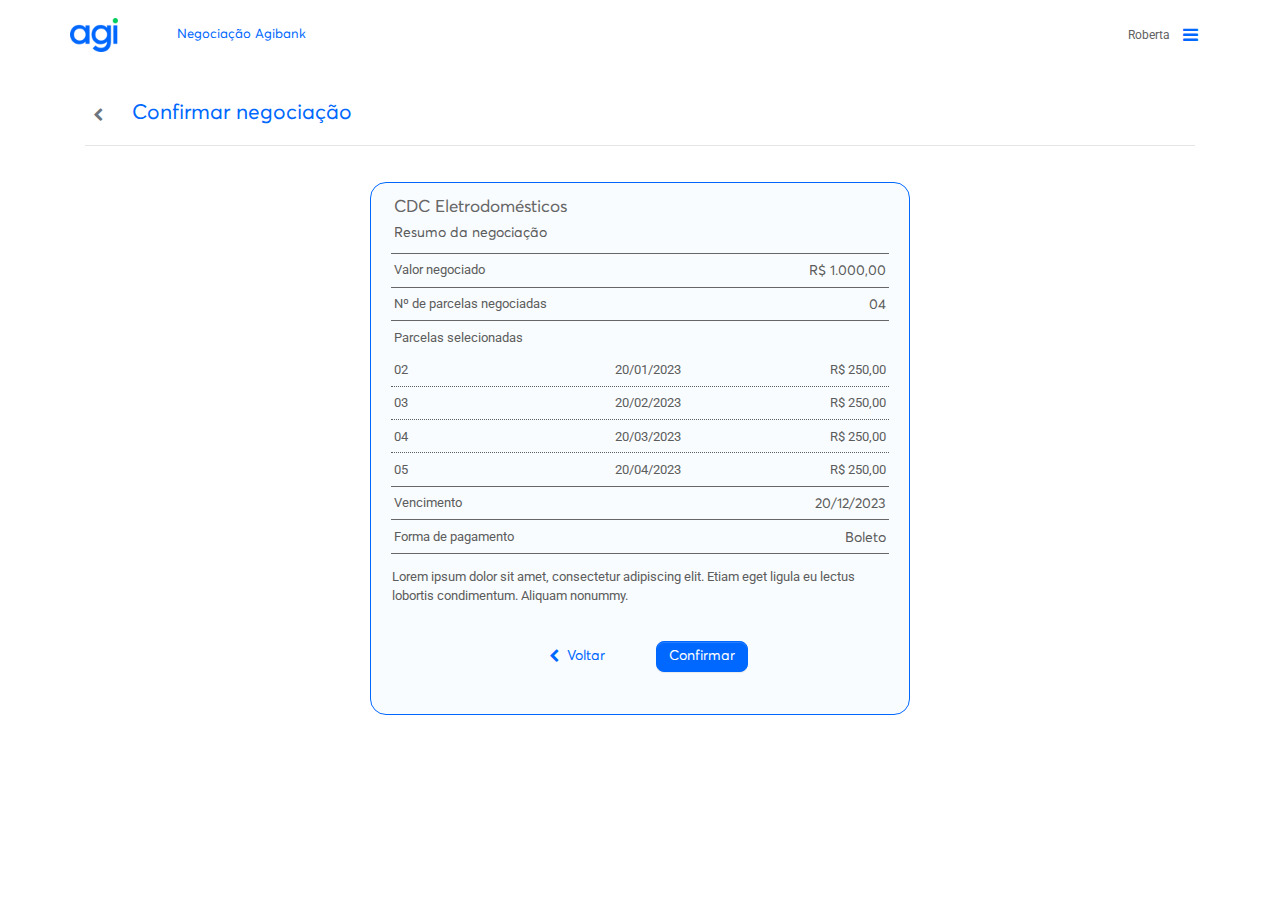
==== acordo-cdc.html @ fe2ab363 "CDC negociar" ====
<!DOCTYPE html>
<html>

<head>
  <meta charset="utf-8">
  <meta name="viewport" content="width=device-width, initial-scale=1">
  <link rel="icon" href="img/favicon.ico">
  <link rel="stylesheet" href="https://cdnjs.cloudflare.com/ajax/libs/font-awesome/4.7.0/css/font-awesome.min.css" type="text/css">
  <link rel="stylesheet" href="theme.css" type="text/css">
  <title>Agibank - Portal de negociação</title>
</head>

<body>
  <!-- menu -->
  <nav class="navbar navbar-expand fixed-top">
    <div class="container"> <a class="navbar-brand text-primary" href="home.html">
        <img class="d-block" src="img/logo.png" height="34vh">
      </a>
      <!-- Topbar Navbar -->
      <p class="small title-space mb-2 mt-2 text-primary">Negociação Agibank</p>
      <ul class="navbar-nav ml-auto text-secondary"><a class="sidebar-brand d-flex align-items-right justify-content-right" href="index.html">
        </a>
        <!-- Nav Item - User Information -->
        <li class="nav-item dropdown no-arrow text-secondary">
          <a class="nav-link dropdown-toggle" href="#" id="userDropdown" role="button" data-toggle="dropdown" aria-haspopup="true" aria-expanded="false">
            <span class="mr-2">Roberta</span>
            <i class="fa fa-bars fa-fw fa-lg text-primary"></i>
          </a>
          <!-- Dropdown - User Information -->
          <div class="dropdown-menu dropdown-menu-right shadow animated--grow-in" aria-labelledby="userDropdown">
            <a class="dropdown-item" href="cadastro.html">
              <i class="fa fa-home fa-sm fa-fw mr-2"></i> Início </a>
            <a class="dropdown-item" href="home.html">
              <i class="fa fa-user-o fa-sm fa-fw mr-2"></i> Meu cadastro </a>
            <a class="dropdown-item" href="codigo.html">
              <i class="fa fa-key fa-sm fa-fw mr-2"></i> Alterar código </a>
            <div class="dropdown-divider"></div>
            <a class="dropdown-item" href="#" data-toggle="modal" data-target="#logout">
              <i class="fa fa-sign-out fa-sm fa-fw mr-2 text-gray-400"></i> Sair </a>
          </div>
        </li>
      </ul>
    </div>
  </nav>
  <!-- Content -->
  <div id="inside">
    <div class="container mb-3">
      <div class="row mt-3">
        <div class="col-12 col-lg-12">
          <button class="btn justify-content-left text-decoration-none btn-link flex-row d-flex align-items-center mr-3 float-left pl-1 pr-2 pt-2 pb-2" onclick="history.back()"><i class="fa fa-chevron-left fa-fw pull-left text-muted"></i></button>
          <h4 class="mb-2 text-primary">Confirmar negociação</h4>
          <hr class="mt-4">
        </div>
      </div>
    </div>
    <div class="container">
      <div class="row d-flex justify-content-center">
        <div class="flex-wrap col-acao pt-0 mt-0 col-lg-6">
          <div class="card">
            <div class="card-header px-3">
              <div class="row">
                <div class="col-lg-12 col-12">
                  <h5>CDC Eletrodomésticos</h5>
                  <h6 class="text-body">Resumo da negociação</h6>
                </div>
              </div>
            </div>
            <div class="card-body mb-2 pb-2 pt-0">
              <div class="row border-top border-info mx-0 py-2 px-1">
                <hr class="my-2 border-info"  >
                <div class="col-6 px-0"  >
                  <p class="mb-0">Valor negociado</p>
                </div>
                <div class="col-6 px-0 text-right"  >
                  <h6 class="text-body mb-0 mt-1">R$ 1.000,00</h6>
                </div>
              </div>
              <div class="row border-top border-info mx-0 py-2 px-1">
                <hr class="my-2 border-info"  >
                <div class="px-0 col-8"  >
                  <p class="mb-0">Nº de parcelas negociadas</p>
                </div>
                <div class="px-0 text-right col-4"  >
                  <h6 class="text-body mb-0 mt-1">04</h6>
                </div>
              </div>
              <div class="row py-2 border-top border-info mx-0 px-1">
                <hr class="my-2 border-info">
                <div class="px-0 col-lg-12 col-12">
                  <p class="mb-0">Parcelas selecionadas</p>
                </div>
              </div>
              <div class="row py-2 border-info mx-0 px-1">
                <hr class="my-2 border-info">
                <div class="px-0 col-3 col-md-3">
                  <p class="mb-0">02</p>
                </div>
                <div class="px-0 text-right col-md-4 col-4">
                  <p class="mb-0">20/01/2023</p>
                </div>
                <div class="px-0 text-right col-md-5 col-5">
                  <p class="mb-0">R$ 250,00</p>
                </div>
              </div>
              <div class="row py-2 b-dotted mx-0 px-1">
                <hr class="my-2 border-info">
                <div class="px-0 col-3 col-md-3">
                  <p class="mb-0">03</p>
                </div>
                <div class="px-0 text-right col-md-4 col-4">
                  <p class="mb-0">20/02/2023</p>
                </div>
                <div class="px-0 text-right col-md-5 col-5">
                  <p class="mb-0">R$ 250,00</p>
                </div>
              </div>
              <div class="row py-2 b-dotted mx-0 px-1">
                <hr class="my-2 border-info">
                <div class="px-0 col-3 col-md-3">
                  <p class="mb-0">04</p>
                </div>
                <div class="px-0 text-right col-md-4 col-4">
                  <p class="mb-0">20/03/2023</p>
                </div>
                <div class="px-0 text-right col-md-5 col-5">
                  <p class="mb-0">R$ 250,00</p>
                </div>
              </div>
              <div class="row py-2 b-dotted mx-0 px-1">
                <hr class="my-2 border-info">
                <div class="px-0 col-3 col-md-3">
                  <p class="mb-0">05</p>
                </div>
                <div class="px-0 text-right col-md-4 col-4">
                  <p class="mb-0">20/04/2023</p>
                </div>
                <div class="px-0 text-right col-md-5 col-5">
                  <p class="mb-0">R$ 250,00</p>
                </div>
              </div>
              <div class="row py-2 border-info mx-0 border-top border-bottom px-1">
                <hr class="my-2 border-info">
                <div class="col-6 px-0">
                  <p class="mb-0">Vencimento</p>
                </div>
                <div class="col-6 px-0 text-right">
                  <h6 class="text-body mb-0 mt-1">20/12/2023</h6>
                </div>
              </div>
              <div class="row py-2 border-info mx-0 px-1 border-bottom">
                <hr class="my-2 border-info">
                <div class="col-6 px-0">
                  <p class="mb-0">Forma de pagamento</p>
                </div>
                <div class="col-6 px-0 text-right">
                  <h6 class="text-body mb-0 mt-1">Boleto</h6>
                </div>
              </div>
              <div class="row mt-3 mb-4 px-2">
                <div class="px-1 col-lg-12 col-11">
                  <p class="small pl-2"> Lorem ipsum dolor sit amet, consectetur adipiscing elit. Etiam eget ligula eu lectus lobortis condimentum. Aliquam nonummy.</p>
                </div>
              </div>
              <div class="row d-flex justify-content-center mt-3">
                <div class="text-center col-md-12"><a class="btn btn-link float- mr-5 mb-4" href="home-cdc.html"><i class="fa fa-chevron-left fa-fw pull-left mt-1"></i> Voltar</a><a class="btn mb-4 btn-primary" href="home-cdc.html">Confirmar</a></div>
              </div>
            </div>
          </div>
        </div>
      </div>
    </div>
  </div>
  <div class="modal fade mt-5" id="logout">
    <div class="modal-dialog modal-sm" role="document">
      <div class="modal-content">
        <div class="modal-header">
          <h5 class="modal-title text-body">Sair</h5> <button type="button" class="close" data-dismiss="modal"> <span>×</span> </button>
        </div>
        <div class="modal-body">
          <h6>Deseja encerrar a sessão?</h6>
        </div>
        <div class="modal-footer"> <button type="button" class="btn btn-dark px-5">Sair</button> <button type="button" class="btn btn-outline-dark" data-dismiss="modal">Voltar</button> </div>
      </div>
    </div>
  </div>
  <script src="https://code.jquery.com/jquery-3.3.1.slim.min.js" integrity="sha384-q8i/X+965DzO0rT7abK41JStQIAqVgRVzpbzo5smXKp4YfRvH+8abtTE1Pi6jizo" crossorigin="anonymous"></script>
  <script src="https://cdnjs.cloudflare.com/ajax/libs/popper.js/1.14.3/umd/popper.min.js" integrity="sha384-ZMP7rVo3mIykV+2+9J3UJ46jBk0WLaUAdn689aCwoqbBJiSnjAK/l8WvCWPIPm49" crossorigin="anonymous"></script>
  <script src="https://stackpath.bootstrapcdn.com/bootstrap/4.3.1/js/bootstrap.min.js" integrity="sha384-JjSmVgyd0p3pXB1rRibZUAYoIIy6OrQ6VrjIEaFf/nJGzIxFDsf4x0xIM+B07jRM" crossorigin="anonymous"></script>
  
</body>

</html>
---- theme.css ----
/* 
@import url('https://fonts.googleapis.com/css?family=Roboto:400');
@import url('https://fonts.googleapis.com/css?family=OpenSans:400');
*/
@import url("https://fonts.googleapis.com/css?family=Roboto:400");
@font-face {
  font-family: 'AvertaStd';
  font-style: bold;
  font-weight: 600;
  font-display: swap;
  src: url("font/AvertaStd-Semibold.otf") format("opentype"), url("font/AvertaStd-Semibold.ttf") format("truetype"), url("font/AvertaStd-Semibold.woff") format("opentype"); }

@font-face {
  font-family: 'AvertaStd';
  font-style: normal;
  font-weight: 400;
  font-display: swap;
  src: url("font/AvertaStd-Regular.otf") format("opentype"), url("font/AvertaStd-Regular.ttf") format("truetype"), url("font/AvertaStd-Regular.woff") format("opentype"); }

/*!
 * Bootstrap v4.3.1 (https://getbootstrap.com/)
 * Copyright 2011-2019 The Bootstrap Authors
 * Copyright 2011-2019 Twitter, Inc.
 * Licensed under MIT (https://github.com/twbs/bootstrap/blob/master/LICENSE)
 */
:root {
  --blue: #007bff;
  --indigo: #6610f2;
  --purple: #6f42c1;
  --pink: #e83e8c;
  --red: #dc3545;
  --orange: #fd7e14;
  --yellow: #ffc107;
  --green: #28a745;
  --teal: #20c997;
  --cyan: #17a2b8;
  --white: #fff;
  --gray: #6c757d;
  --gray-dark: #343a40;
  --primary: #0068FF;
  --secondary: #04CD5C;
  --success: #2CCC6E;
  --info: #676767;
  --warning: #ffc107;
  --danger: #dc3545;
  --light: #fff;
  --dark: #151515;
  --breakpoint-xs: 0;
  --breakpoint-sm: 576px;
  --breakpoint-md: 768px;
  --breakpoint-lg: 992px;
  --breakpoint-xl: 1200px;
  --font-family-sans-serif: -apple-system, BlinkMacSystemFont, "Segoe UI", Roboto, "Helvetica Neue", Arial, "Noto Sans", sans-serif, "Apple Color Emoji", "Segoe UI Emoji", "Segoe UI Symbol", "Noto Color Emoji";
  --font-family-monospace: SFMono-Regular, Menlo, Monaco, Consolas, "Liberation Mono", "Courier New", monospace; }

*,
*::before,
*::after {
  box-sizing: border-box; }

html {
  font-family: sans-serif;
  line-height: 1.15;
  -webkit-text-size-adjust: 100%;
  -webkit-tap-highlight-color: rgba(0, 0, 0, 0); }

article, aside, figcaption, figure, footer, header, hgroup, main, nav, section {
  display: block; }

body {
  margin: 0;
  font-family: "Roboto", sans-serif;
  font-size: 1rem;
  font-weight: 400;
  line-height: 1.5;
  color: #5c5c5c;
  text-align: left;
  background-color: #fff; }

[tabindex="-1"]:focus {
  outline: 0 !important; }

hr {
  box-sizing: content-box;
  height: 0;
  overflow: visible; }

h1, h2, h3, h4, h5, h6 {
  margin-top: 0;
  margin-bottom: 0.4rem; }

p {
  margin-top: 0;
  margin-bottom: 1rem; }

abbr[title],
abbr[data-original-title] {
  text-decoration: underline;
  -webkit-text-decoration: underline dotted;
          text-decoration: underline dotted;
  cursor: help;
  border-bottom: 0;
  text-decoration-skip-ink: none; }

address {
  margin-bottom: 1rem;
  font-style: normal;
  line-height: inherit; }

ol,
ul,
dl {
  margin-top: 0;
  margin-bottom: 1rem; }

ol ol,
ul ul,
ol ul,
ul ol {
  margin-bottom: 0; }

dt {
  font-weight: 700; }

dd {
  margin-bottom: .5rem;
  margin-left: 0; }

blockquote {
  margin: 0 0 1rem; }

b,
strong {
  font-weight: bolder; }

small {
  font-size: 80%; }

sub,
sup {
  position: relative;
  font-size: 75%;
  line-height: 0;
  vertical-align: baseline; }

sub {
  bottom: -.25em; }

sup {
  top: -.5em; }

a {
  color: #0068FF;
  text-decoration: none;
  background-color: transparent; }
  a:hover {
    color: #0049b3;
    text-decoration: underline; }

a:not([href]):not([tabindex]) {
  color: inherit;
  text-decoration: none; }
  a:not([href]):not([tabindex]):hover, a:not([href]):not([tabindex]):focus {
    color: inherit;
    text-decoration: none; }
  a:not([href]):not([tabindex]):focus {
    outline: 0; }

pre,
code,
kbd,
samp {
  font-family: SFMono-Regular, Menlo, Monaco, Consolas, "Liberation Mono", "Courier New", monospace;
  font-size: 1em; }

pre {
  margin-top: 0;
  margin-bottom: 1rem;
  overflow: auto; }

figure {
  margin: 0 0 1rem; }

img {
  vertical-align: middle;
  border-style: none; }

svg {
  overflow: hidden;
  vertical-align: middle; }

table {
  border-collapse: collapse; }

caption {
  padding-top: 0.75rem;
  padding-bottom: 0.75rem;
  color: #6c757d;
  text-align: left;
  caption-side: bottom; }

th {
  text-align: inherit; }

label {
  display: inline-block;
  margin-bottom: 0.5rem; }

button {
  border-radius: 0; }

button:focus {
  outline: 1px dotted;
  outline: 5px auto -webkit-focus-ring-color; }

input,
button,
select,
optgroup,
textarea {
  margin: 0;
  font-family: inherit;
  font-size: inherit;
  line-height: inherit; }

button,
input {
  overflow: visible; }

button,
select {
  text-transform: none; }

select {
  word-wrap: normal; }

button,
[type="button"],
[type="reset"],
[type="submit"] {
  -webkit-appearance: button; }

button:not(:disabled),
[type="button"]:not(:disabled),
[type="reset"]:not(:disabled),
[type="submit"]:not(:disabled) {
  cursor: pointer; }

button::-moz-focus-inner,
[type="button"]::-moz-focus-inner,
[type="reset"]::-moz-focus-inner,
[type="submit"]::-moz-focus-inner {
  padding: 0;
  border-style: none; }

input[type="radio"],
input[type="checkbox"] {
  box-sizing: border-box;
  padding: 0; }

input[type="date"],
input[type="time"],
input[type="datetime-local"],
input[type="month"] {
  -webkit-appearance: listbox; }

textarea {
  overflow: auto;
  resize: vertical; }

fieldset {
  min-width: 0;
  padding: 0;
  margin: 0;
  border: 0; }

legend {
  display: block;
  width: 100%;
  max-width: 100%;
  padding: 0;
  margin-bottom: .5rem;
  font-size: 1.5rem;
  line-height: inherit;
  color: inherit;
  white-space: normal; }

progress {
  vertical-align: baseline; }

[type="number"]::-webkit-inner-spin-button,
[type="number"]::-webkit-outer-spin-button {
  height: auto; }

[type="search"] {
  outline-offset: -2px;
  -webkit-appearance: none; }

[type="search"]::-webkit-search-decoration {
  -webkit-appearance: none; }

::-webkit-file-upload-button {
  font: inherit;
  -webkit-appearance: button; }

output {
  display: inline-block; }

summary {
  display: list-item;
  cursor: pointer; }

template {
  display: none; }

[hidden] {
  display: none !important; }

h1, h2, h3, h4, h5, h6,
.h1, .h2, .h3, .h4, .h5, .h6 {
  margin-bottom: 0.4rem;
  font-family: "AvertaStd";
  font-weight: 500;
  line-height: 1.2; }

h1, .h1 {
  font-size: 2.5rem; }

h2, .h2 {
  font-size: 2rem; }

h3, .h3 {
  font-size: 1.75rem; }

h4, .h4 {
  font-size: 1.5rem; }

h5, .h5 {
  font-size: 1.25rem; }

h6, .h6 {
  font-size: 1rem; }

.lead {
  font-size: 1.3rem;
  font-weight: 300; }

.display-1 {
  font-size: 6rem;
  font-weight: 300;
  line-height: 1.2; }

.display-2 {
  font-size: 5.5rem;
  font-weight: 300;
  line-height: 1.2; }

.display-3 {
  font-size: 4.5rem;
  font-weight: 300;
  line-height: 1.2; }

.display-4 {
  font-size: 3.5rem;
  font-weight: 300;
  line-height: 1.2; }

hr {
  margin-top: 0.8rem;
  margin-bottom: 0.8rem;
  border: 0;
  border-top: 1px solid rgba(0, 0, 0, 0.1); }

small,
.small {
  font-size: 80%;
  font-weight: 400; }

mark,
.mark {
  padding: 0.2em;
  background-color: #fcf8e3; }

.list-unstyled {
  padding-left: 0;
  list-style: none; }

.list-inline {
  padding-left: 0;
  list-style: none; }

.list-inline-item {
  display: inline-block; }
  .list-inline-item:not(:last-child) {
    margin-right: 0.5rem; }

.initialism {
  font-size: 90%;
  text-transform: uppercase; }

.blockquote {
  margin-bottom: 0.8rem;
  font-size: 1.25rem; }

.blockquote-footer {
  display: block;
  font-size: 80%;
  color: #6c757d; }
  .blockquote-footer::before {
    content: "\2014\00A0"; }

.img-fluid {
  max-width: 100%;
  height: auto; }

.img-thumbnail {
  padding: 0.25rem;
  background-color: #fff;
  border: 1px solid #dee2e6;
  border-radius: 0.25rem;
  box-shadow: 0 1px 2px rgba(0, 0, 0, 0.075);
  max-width: 100%;
  height: auto; }

.figure {
  display: inline-block; }

.figure-img {
  margin-bottom: 0.4rem;
  line-height: 1; }

.figure-caption {
  font-size: 90%;
  color: #6c757d; }

code {
  font-size: 87.5%;
  color: #e83e8c;
  word-break: break-word; }
  a > code {
    color: inherit; }

kbd {
  padding: 0.2rem 0.4rem;
  font-size: 87.5%;
  color: #fff;
  background-color: #212529;
  border-radius: 0.2rem;
  box-shadow: inset 0 -0.1rem 0 rgba(0, 0, 0, 0.25); }
  kbd kbd {
    padding: 0;
    font-size: 100%;
    font-weight: 700;
    box-shadow: none; }

pre {
  display: block;
  font-size: 87.5%;
  color: #212529; }
  pre code {
    font-size: inherit;
    color: inherit;
    word-break: normal; }

.pre-scrollable {
  max-height: 340px;
  overflow-y: scroll; }

.container {
  width: 100%;
  padding-right: 15px;
  padding-left: 15px;
  margin-right: auto;
  margin-left: auto; }
  @media (min-width: 576px) {
    .container {
      max-width: 540px; } }
  @media (min-width: 768px) {
    .container {
      max-width: 720px; } }
  @media (min-width: 992px) {
    .container {
      max-width: 960px; } }
  @media (min-width: 1200px) {
    .container {
      max-width: 1140px; } }

.container-fluid {
  width: 100%;
  padding-right: 15px;
  padding-left: 15px;
  margin-right: auto;
  margin-left: auto; }

.row {
  display: flex;
  flex-wrap: wrap;
  margin-right: -15px;
  margin-left: -15px; }

.no-gutters {
  margin-right: 0;
  margin-left: 0; }
  .no-gutters > .col,
  .no-gutters > [class*="col-"] {
    padding-right: 0;
    padding-left: 0; }

.col-1, .col-2, .col-3, .col-4, .col-5, .col-6, .col-7, .col-8, .col-9, .col-10, .col-11, .col-12, .col,
.col-auto, .col-sm-1, .col-sm-2, .col-sm-3, .col-sm-4, .col-sm-5, .col-sm-6, .col-sm-7, .col-sm-8, .col-sm-9, .col-sm-10, .col-sm-11, .col-sm-12, .col-sm,
.col-sm-auto, .col-md-1, .col-md-2, .col-md-3, .col-md-4, .col-md-5, .col-md-6, .col-md-7, .col-md-8, .col-md-9, .col-md-10, .col-md-11, .col-md-12, .col-md,
.col-md-auto, .col-lg-1, .col-lg-2, .col-lg-3, .col-lg-4, .col-lg-5, .col-lg-6, .col-lg-7, .col-lg-8, .col-lg-9, .col-lg-10, .col-lg-11, .col-lg-12, .col-lg,
.col-lg-auto, .col-xl-1, .col-xl-2, .col-xl-3, .col-xl-4, .col-xl-5, .col-xl-6, .col-xl-7, .col-xl-8, .col-xl-9, .col-xl-10, .col-xl-11, .col-xl-12, .col-xl,
.col-xl-auto {
  position: relative;
  width: 100%;
  padding-right: 15px;
  padding-left: 15px; }

.col {
  flex-basis: 0;
  flex-grow: 1;
  max-width: 100%; }

.col-auto {
  flex: 0 0 auto;
  width: auto;
  max-width: 100%; }

.col-1 {
  flex: 0 0 8.33333%;
  max-width: 8.33333%; }

.col-2 {
  flex: 0 0 16.66667%;
  max-width: 16.66667%; }

.col-3 {
  flex: 0 0 25%;
  max-width: 25%; }

.col-4 {
  flex: 0 0 33.33333%;
  max-width: 33.33333%; }

.col-5 {
  flex: 0 0 41.66667%;
  max-width: 41.66667%; }

.col-6 {
  flex: 0 0 50%;
  max-width: 50%; }

.col-7 {
  flex: 0 0 58.33333%;
  max-width: 58.33333%; }

.col-8 {
  flex: 0 0 66.66667%;
  max-width: 66.66667%; }

.col-9 {
  flex: 0 0 75%;
  max-width: 75%; }

.col-10 {
  flex: 0 0 83.33333%;
  max-width: 83.33333%; }

.col-11 {
  flex: 0 0 91.66667%;
  max-width: 91.66667%; }

.col-12 {
  flex: 0 0 100%;
  max-width: 100%; }

.order-first {
  order: -1; }

.order-last {
  order: 13; }

.order-0 {
  order: 0; }

.order-1 {
  order: 1; }

.order-2 {
  order: 2; }

.order-3 {
  order: 3; }

.order-4 {
  order: 4; }

.order-5 {
  order: 5; }

.order-6 {
  order: 6; }

.order-7 {
  order: 7; }

.order-8 {
  order: 8; }

.order-9 {
  order: 9; }

.order-10 {
  order: 10; }

.order-11 {
  order: 11; }

.order-12 {
  order: 12; }

.offset-1 {
  margin-left: 8.33333%; }

.offset-2 {
  margin-left: 16.66667%; }

.offset-3 {
  margin-left: 25%; }

.offset-4 {
  margin-left: 33.33333%; }

.offset-5 {
  margin-left: 41.66667%; }

.offset-6 {
  margin-left: 50%; }

.offset-7 {
  margin-left: 58.33333%; }

.offset-8 {
  margin-left: 66.66667%; }

.offset-9 {
  margin-left: 75%; }

.offset-10 {
  margin-left: 83.33333%; }

.offset-11 {
  margin-left: 91.66667%; }

@media (min-width: 576px) {
  .col-sm {
    flex-basis: 0;
    flex-grow: 1;
    max-width: 100%; }
  .col-sm-auto {
    flex: 0 0 auto;
    width: auto;
    max-width: 100%; }
  .col-sm-1 {
    flex: 0 0 8.33333%;
    max-width: 8.33333%; }
  .col-sm-2 {
    flex: 0 0 16.66667%;
    max-width: 16.66667%; }
  .col-sm-3 {
    flex: 0 0 25%;
    max-width: 25%; }
  .col-sm-4 {
    flex: 0 0 33.33333%;
    max-width: 33.33333%; }
  .col-sm-5 {
    flex: 0 0 41.66667%;
    max-width: 41.66667%; }
  .col-sm-6 {
    flex: 0 0 50%;
    max-width: 50%; }
  .col-sm-7 {
    flex: 0 0 58.33333%;
    max-width: 58.33333%; }
  .col-sm-8 {
    flex: 0 0 66.66667%;
    max-width: 66.66667%; }
  .col-sm-9 {
    flex: 0 0 75%;
    max-width: 75%; }
  .col-sm-10 {
    flex: 0 0 83.33333%;
    max-width: 83.33333%; }
  .col-sm-11 {
    flex: 0 0 91.66667%;
    max-width: 91.66667%; }
  .col-sm-12 {
    flex: 0 0 100%;
    max-width: 100%; }
  .order-sm-first {
    order: -1; }
  .order-sm-last {
    order: 13; }
  .order-sm-0 {
    order: 0; }
  .order-sm-1 {
    order: 1; }
  .order-sm-2 {
    order: 2; }
  .order-sm-3 {
    order: 3; }
  .order-sm-4 {
    order: 4; }
  .order-sm-5 {
    order: 5; }
  .order-sm-6 {
    order: 6; }
  .order-sm-7 {
    order: 7; }
  .order-sm-8 {
    order: 8; }
  .order-sm-9 {
    order: 9; }
  .order-sm-10 {
    order: 10; }
  .order-sm-11 {
    order: 11; }
  .order-sm-12 {
    order: 12; }
  .offset-sm-0 {
    margin-left: 0; }
  .offset-sm-1 {
    margin-left: 8.33333%; }
  .offset-sm-2 {
    margin-left: 16.66667%; }
  .offset-sm-3 {
    margin-left: 25%; }
  .offset-sm-4 {
    margin-left: 33.33333%; }
  .offset-sm-5 {
    margin-left: 41.66667%; }
  .offset-sm-6 {
    margin-left: 50%; }
  .offset-sm-7 {
    margin-left: 58.33333%; }
  .offset-sm-8 {
    margin-left: 66.66667%; }
  .offset-sm-9 {
    margin-left: 75%; }
  .offset-sm-10 {
    margin-left: 83.33333%; }
  .offset-sm-11 {
    margin-left: 91.66667%; } }

@media (min-width: 768px) {
  .col-md {
    flex-basis: 0;
    flex-grow: 1;
    max-width: 100%; }
  .col-md-auto {
    flex: 0 0 auto;
    width: auto;
    max-width: 100%; }
  .col-md-1 {
    flex: 0 0 8.33333%;
    max-width: 8.33333%; }
  .col-md-2 {
    flex: 0 0 16.66667%;
    max-width: 16.66667%; }
  .col-md-3 {
    flex: 0 0 25%;
    max-width: 25%; }
  .col-md-4 {
    flex: 0 0 33.33333%;
    max-width: 33.33333%; }
  .col-md-5 {
    flex: 0 0 41.66667%;
    max-width: 41.66667%; }
  .col-md-6 {
    flex: 0 0 50%;
    max-width: 50%; }
  .col-md-7 {
    flex: 0 0 58.33333%;
    max-width: 58.33333%; }
  .col-md-8 {
    flex: 0 0 66.66667%;
    max-width: 66.66667%; }
  .col-md-9 {
    flex: 0 0 75%;
    max-width: 75%; }
  .col-md-10 {
    flex: 0 0 83.33333%;
    max-width: 83.33333%; }
  .col-md-11 {
    flex: 0 0 91.66667%;
    max-width: 91.66667%; }
  .col-md-12 {
    flex: 0 0 100%;
    max-width: 100%; }
  .order-md-first {
    order: -1; }
  .order-md-last {
    order: 13; }
  .order-md-0 {
    order: 0; }
  .order-md-1 {
    order: 1; }
  .order-md-2 {
    order: 2; }
  .order-md-3 {
    order: 3; }
  .order-md-4 {
    order: 4; }
  .order-md-5 {
    order: 5; }
  .order-md-6 {
    order: 6; }
  .order-md-7 {
    order: 7; }
  .order-md-8 {
    order: 8; }
  .order-md-9 {
    order: 9; }
  .order-md-10 {
    order: 10; }
  .order-md-11 {
    order: 11; }
  .order-md-12 {
    order: 12; }
  .offset-md-0 {
    margin-left: 0; }
  .offset-md-1 {
    margin-left: 8.33333%; }
  .offset-md-2 {
    margin-left: 16.66667%; }
  .offset-md-3 {
    margin-left: 25%; }
  .offset-md-4 {
    margin-left: 33.33333%; }
  .offset-md-5 {
    margin-left: 41.66667%; }
  .offset-md-6 {
    margin-left: 50%; }
  .offset-md-7 {
    margin-left: 58.33333%; }
  .offset-md-8 {
    margin-left: 66.66667%; }
  .offset-md-9 {
    margin-left: 75%; }
  .offset-md-10 {
    margin-left: 83.33333%; }
  .offset-md-11 {
    margin-left: 91.66667%; } }

@media (min-width: 992px) {
  .col-lg {
    flex-basis: 0;
    flex-grow: 1;
    max-width: 100%; }
  .col-lg-auto {
    flex: 0 0 auto;
    width: auto;
    max-width: 100%; }
  .col-lg-1 {
    flex: 0 0 8.33333%;
    max-width: 8.33333%; }
  .col-lg-2 {
    flex: 0 0 16.66667%;
    max-width: 16.66667%; }
  .col-lg-3 {
    flex: 0 0 25%;
    max-width: 25%; }
  .col-lg-4 {
    flex: 0 0 33.33333%;
    max-width: 33.33333%; }
  .col-lg-5 {
    flex: 0 0 41.66667%;
    max-width: 41.66667%; }
  .col-lg-6 {
    flex: 0 0 50%;
    max-width: 50%; }
  .col-lg-7 {
    flex: 0 0 58.33333%;
    max-width: 58.33333%; }
  .col-lg-8 {
    flex: 0 0 66.66667%;
    max-width: 66.66667%; }
  .col-lg-9 {
    flex: 0 0 75%;
    max-width: 75%; }
  .col-lg-10 {
    flex: 0 0 83.33333%;
    max-width: 83.33333%; }
  .col-lg-11 {
    flex: 0 0 91.66667%;
    max-width: 91.66667%; }
  .col-lg-12 {
    flex: 0 0 100%;
    max-width: 100%; }
  .order-lg-first {
    order: -1; }
  .order-lg-last {
    order: 13; }
  .order-lg-0 {
    order: 0; }
  .order-lg-1 {
    order: 1; }
  .order-lg-2 {
    order: 2; }
  .order-lg-3 {
    order: 3; }
  .order-lg-4 {
    order: 4; }
  .order-lg-5 {
    order: 5; }
  .order-lg-6 {
    order: 6; }
  .order-lg-7 {
    order: 7; }
  .order-lg-8 {
    order: 8; }
  .order-lg-9 {
    order: 9; }
  .order-lg-10 {
    order: 10; }
  .order-lg-11 {
    order: 11; }
  .order-lg-12 {
    order: 12; }
  .offset-lg-0 {
    margin-left: 0; }
  .offset-lg-1 {
    margin-left: 8.33333%; }
  .offset-lg-2 {
    margin-left: 16.66667%; }
  .offset-lg-3 {
    margin-left: 25%; }
  .offset-lg-4 {
    margin-left: 33.33333%; }
  .offset-lg-5 {
    margin-left: 41.66667%; }
  .offset-lg-6 {
    margin-left: 50%; }
  .offset-lg-7 {
    margin-left: 58.33333%; }
  .offset-lg-8 {
    margin-left: 66.66667%; }
  .offset-lg-9 {
    margin-left: 75%; }
  .offset-lg-10 {
    margin-left: 83.33333%; }
  .offset-lg-11 {
    margin-left: 91.66667%; } }

@media (min-width: 1200px) {
  .col-xl {
    flex-basis: 0;
    flex-grow: 1;
    max-width: 100%; }
  .col-xl-auto {
    flex: 0 0 auto;
    width: auto;
    max-width: 100%; }
  .col-xl-1 {
    flex: 0 0 8.33333%;
    max-width: 8.33333%; }
  .col-xl-2 {
    flex: 0 0 16.66667%;
    max-width: 16.66667%; }
  .col-xl-3 {
    flex: 0 0 25%;
    max-width: 25%; }
  .col-xl-4 {
    flex: 0 0 33.33333%;
    max-width: 33.33333%; }
  .col-xl-5 {
    flex: 0 0 41.66667%;
    max-width: 41.66667%; }
  .col-xl-6 {
    flex: 0 0 50%;
    max-width: 50%; }
  .col-xl-7 {
    flex: 0 0 58.33333%;
    max-width: 58.33333%; }
  .col-xl-8 {
    flex: 0 0 66.66667%;
    max-width: 66.66667%; }
  .col-xl-9 {
    flex: 0 0 75%;
    max-width: 75%; }
  .col-xl-10 {
    flex: 0 0 83.33333%;
    max-width: 83.33333%; }
  .col-xl-11 {
    flex: 0 0 91.66667%;
    max-width: 91.66667%; }
  .col-xl-12 {
    flex: 0 0 100%;
    max-width: 100%; }
  .order-xl-first {
    order: -1; }
  .order-xl-last {
    order: 13; }
  .order-xl-0 {
    order: 0; }
  .order-xl-1 {
    order: 1; }
  .order-xl-2 {
    order: 2; }
  .order-xl-3 {
    order: 3; }
  .order-xl-4 {
    order: 4; }
  .order-xl-5 {
    order: 5; }
  .order-xl-6 {
    order: 6; }
  .order-xl-7 {
    order: 7; }
  .order-xl-8 {
    order: 8; }
  .order-xl-9 {
    order: 9; }
  .order-xl-10 {
    order: 10; }
  .order-xl-11 {
    order: 11; }
  .order-xl-12 {
    order: 12; }
  .offset-xl-0 {
    margin-left: 0; }
  .offset-xl-1 {
    margin-left: 8.33333%; }
  .offset-xl-2 {
    margin-left: 16.66667%; }
  .offset-xl-3 {
    margin-left: 25%; }
  .offset-xl-4 {
    margin-left: 33.33333%; }
  .offset-xl-5 {
    margin-left: 41.66667%; }
  .offset-xl-6 {
    margin-left: 50%; }
  .offset-xl-7 {
    margin-left: 58.33333%; }
  .offset-xl-8 {
    margin-left: 66.66667%; }
  .offset-xl-9 {
    margin-left: 75%; }
  .offset-xl-10 {
    margin-left: 83.33333%; }
  .offset-xl-11 {
    margin-left: 91.66667%; } }

.table {
  width: 100%;
  margin-bottom: 0.8rem;
  color: #5c5c5c; }
  .table th,
  .table td {
    padding: 0.75rem;
    vertical-align: top;
    border-top: 1px solid #dee2e6; }
  .table thead th {
    vertical-align: bottom;
    border-bottom: 2px solid #dee2e6; }
  .table tbody + tbody {
    border-top: 2px solid #dee2e6; }

.table-sm th,
.table-sm td {
  padding: 0.3rem; }

.table-bordered {
  border: 1px solid #dee2e6; }
  .table-bordered th,
  .table-bordered td {
    border: 1px solid #dee2e6; }
  .table-bordered thead th,
  .table-bordered thead td {
    border-bottom-width: 2px; }

.table-borderless th,
.table-borderless td,
.table-borderless thead th,
.table-borderless tbody + tbody {
  border: 0; }

.table-striped tbody tr:nth-of-type(odd) {
  background-color: rgba(0, 0, 0, 0.05); }

.table-hover tbody tr:hover {
  color: #5c5c5c;
  background-color: rgba(0, 0, 0, 0.075); }

.table-primary,
.table-primary > th,
.table-primary > td {
  background-color: #b8d5ff; }

.table-primary th,
.table-primary td,
.table-primary thead th,
.table-primary tbody + tbody {
  border-color: #7ab0ff; }

.table-hover .table-primary:hover {
  background-color: #9fc6ff; }
  .table-hover .table-primary:hover > td,
  .table-hover .table-primary:hover > th {
    background-color: #9fc6ff; }

.table-secondary,
.table-secondary > th,
.table-secondary > td {
  background-color: #b9f1d1; }

.table-secondary th,
.table-secondary td,
.table-secondary thead th,
.table-secondary tbody + tbody {
  border-color: #7ce5aa; }

.table-hover .table-secondary:hover {
  background-color: #a4edc3; }
  .table-hover .table-secondary:hover > td,
  .table-hover .table-secondary:hover > th {
    background-color: #a4edc3; }

.table-success,
.table-success > th,
.table-success > td {
  background-color: #c4f1d6; }

.table-success th,
.table-success td,
.table-success thead th,
.table-success tbody + tbody {
  border-color: #91e4b4; }

.table-hover .table-success:hover {
  background-color: #afecc8; }
  .table-hover .table-success:hover > td,
  .table-hover .table-success:hover > th {
    background-color: #afecc8; }

.table-info,
.table-info > th,
.table-info > td {
  background-color: #d4d4d4; }

.table-info th,
.table-info td,
.table-info thead th,
.table-info tbody + tbody {
  border-color: #b0b0b0; }

.table-hover .table-info:hover {
  background-color: #c7c7c7; }
  .table-hover .table-info:hover > td,
  .table-hover .table-info:hover > th {
    background-color: #c7c7c7; }

.table-warning,
.table-warning > th,
.table-warning > td {
  background-color: #ffeeba; }

.table-warning th,
.table-warning td,
.table-warning thead th,
.table-warning tbody + tbody {
  border-color: #ffdf7e; }

.table-hover .table-warning:hover {
  background-color: #ffe8a1; }
  .table-hover .table-warning:hover > td,
  .table-hover .table-warning:hover > th {
    background-color: #ffe8a1; }

.table-danger,
.table-danger > th,
.table-danger > td {
  background-color: #f5c6cb; }

.table-danger th,
.table-danger td,
.table-danger thead th,
.table-danger tbody + tbody {
  border-color: #ed969e; }

.table-hover .table-danger:hover {
  background-color: #f1b0b7; }
  .table-hover .table-danger:hover > td,
  .table-hover .table-danger:hover > th {
    background-color: #f1b0b7; }

.table-light,
.table-light > th,
.table-light > td {
  background-color: white; }

.table-light th,
.table-light td,
.table-light thead th,
.table-light tbody + tbody {
  border-color: white; }

.table-hover .table-light:hover {
  background-color: #f2f2f2; }
  .table-hover .table-light:hover > td,
  .table-hover .table-light:hover > th {
    background-color: #f2f2f2; }

.table-dark,
.table-dark > th,
.table-dark > td {
  background-color: #bdbdbd; }

.table-dark th,
.table-dark td,
.table-dark thead th,
.table-dark tbody + tbody {
  border-color: #858585; }

.table-hover .table-dark:hover {
  background-color: #b0b0b0; }
  .table-hover .table-dark:hover > td,
  .table-hover .table-dark:hover > th {
    background-color: #b0b0b0; }

.table-active,
.table-active > th,
.table-active > td {
  background-color: rgba(0, 0, 0, 0.075); }

.table-hover .table-active:hover {
  background-color: rgba(0, 0, 0, 0.075); }
  .table-hover .table-active:hover > td,
  .table-hover .table-active:hover > th {
    background-color: rgba(0, 0, 0, 0.075); }

.table .thead-dark th {
  color: #fff;
  background-color: #343a40;
  border-color: #454d55; }

.table .thead-light th {
  color: #495057;
  background-color: #e9ecef;
  border-color: #dee2e6; }

.table-dark {
  color: #fff;
  background-color: #343a40; }
  .table-dark th,
  .table-dark td,
  .table-dark thead th {
    border-color: #454d55; }
  .table-dark.table-bordered {
    border: 0; }
  .table-dark.table-striped tbody tr:nth-of-type(odd) {
    background-color: rgba(255, 255, 255, 0.05); }
  .table-dark.table-hover tbody tr:hover {
    color: #fff;
    background-color: rgba(255, 255, 255, 0.075); }

@media (max-width: 575.98px) {
  .table-responsive-sm {
    display: block;
    width: 100%;
    overflow-x: auto;
    -webkit-overflow-scrolling: touch; }
    .table-responsive-sm > .table-bordered {
      border: 0; } }

@media (max-width: 767.98px) {
  .table-responsive-md {
    display: block;
    width: 100%;
    overflow-x: auto;
    -webkit-overflow-scrolling: touch; }
    .table-responsive-md > .table-bordered {
      border: 0; } }

@media (max-width: 991.98px) {
  .table-responsive-lg {
    display: block;
    width: 100%;
    overflow-x: auto;
    -webkit-overflow-scrolling: touch; }
    .table-responsive-lg > .table-bordered {
      border: 0; } }

@media (max-width: 1199.98px) {
  .table-responsive-xl {
    display: block;
    width: 100%;
    overflow-x: auto;
    -webkit-overflow-scrolling: touch; }
    .table-responsive-xl > .table-bordered {
      border: 0; } }

.table-responsive {
  display: block;
  width: 100%;
  overflow-x: auto;
  -webkit-overflow-scrolling: touch; }
  .table-responsive > .table-bordered {
    border: 0; }

.form-control {
  display: block;
  width: 100%;
  height: calc(1.5em + 0.75rem + 2px);
  padding: 0.375rem 0.75rem;
  font-size: 1rem;
  font-weight: 400;
  line-height: 1.5;
  color: #495057;
  background-color: #fff;
  background-clip: padding-box;
  border: 1px solid #ced4da;
  border-radius: 0.25rem;
  box-shadow: inset 0 1px 1px rgba(0, 0, 0, 0.075);
  transition: border-color 0.15s ease-in-out, box-shadow 0.15s ease-in-out; }
  @media (prefers-reduced-motion: reduce) {
    .form-control {
      transition: none; } }
  .form-control::-ms-expand {
    background-color: transparent;
    border: 0; }
  .form-control:focus {
    color: #495057;
    background-color: #fff;
    border-color: #80b4ff;
    outline: 0;
    box-shadow: inset 0 1px 1px rgba(0, 0, 0, 0.075), 0 0 0 0.2rem rgba(0, 104, 255, 0.25); }
  .form-control::-webkit-input-placeholder {
    color: #6c757d;
    opacity: 1; }
  .form-control:-ms-input-placeholder {
    color: #6c757d;
    opacity: 1; }
  .form-control::-ms-input-placeholder {
    color: #6c757d;
    opacity: 1; }
  .form-control::placeholder {
    color: #6c757d;
    opacity: 1; }
  .form-control:disabled, .form-control[readonly] {
    background-color: #e9ecef;
    opacity: 1; }

select.form-control:focus::-ms-value {
  color: #495057;
  background-color: #fff; }

.form-control-file,
.form-control-range {
  display: block;
  width: 100%; }

.col-form-label {
  padding-top: calc(0.375rem + 1px);
  padding-bottom: calc(0.375rem + 1px);
  margin-bottom: 0;
  font-size: inherit;
  line-height: 1.5; }

.col-form-label-lg {
  padding-top: calc(0.5rem + 1px);
  padding-bottom: calc(0.5rem + 1px);
  font-size: 1.25rem;
  line-height: 1.5; }

.col-form-label-sm {
  padding-top: calc(0.25rem + 1px);
  padding-bottom: calc(0.25rem + 1px);
  font-size: 0.875rem;
  line-height: 1.5; }

.form-control-plaintext {
  display: block;
  width: 100%;
  padding-top: 0.375rem;
  padding-bottom: 0.375rem;
  margin-bottom: 0;
  line-height: 1.5;
  color: #5c5c5c;
  background-color: transparent;
  border: solid transparent;
  border-width: 1px 0; }
  .form-control-plaintext.form-control-sm, .form-control-plaintext.form-control-lg {
    padding-right: 0;
    padding-left: 0; }

.form-control-sm {
  height: calc(1.5em + 0.5rem + 2px);
  padding: 0.25rem 0.5rem;
  font-size: 0.875rem;
  line-height: 1.5;
  border-radius: 0.2rem; }

.form-control-lg {
  height: calc(1.5em + 1rem + 2px);
  padding: 0.5rem 1rem;
  font-size: 1.25rem;
  line-height: 1.5;
  border-radius: 0.3rem; }

select.form-control[size], select.form-control[multiple] {
  height: auto; }

textarea.form-control {
  height: auto; }

.form-group {
  margin-bottom: 1rem; }

.form-text {
  display: block;
  margin-top: 0.25rem; }

.form-row {
  display: flex;
  flex-wrap: wrap;
  margin-right: -5px;
  margin-left: -5px; }
  .form-row > .col,
  .form-row > [class*="col-"] {
    padding-right: 5px;
    padding-left: 5px; }

.form-check {
  position: relative;
  display: block;
  padding-left: 1.25rem; }

.form-check-input {
  position: absolute;
  margin-top: 0.3rem;
  margin-left: -1.25rem; }
  .form-check-input:disabled ~ .form-check-label {
    color: #6c757d; }

.form-check-label {
  margin-bottom: 0; }

.form-check-inline {
  display: inline-flex;
  align-items: center;
  padding-left: 0;
  margin-right: 0.75rem; }
  .form-check-inline .form-check-input {
    position: static;
    margin-top: 0;
    margin-right: 0.3125rem;
    margin-left: 0; }

.valid-feedback {
  display: none;
  width: 100%;
  margin-top: 0.25rem;
  font-size: 80%;
  color: #2CCC6E; }

.valid-tooltip {
  position: absolute;
  top: 100%;
  z-index: 5;
  display: none;
  max-width: 100%;
  padding: 0.25rem 0.5rem;
  margin-top: .1rem;
  font-size: 0.875rem;
  line-height: 1.5;
  color: #fff;
  background-color: rgba(44, 204, 110, 0.9);
  border-radius: 0.25rem; }

.was-validated .form-control:valid, .form-control.is-valid {
  border-color: #2CCC6E;
  padding-right: calc(1.5em + 0.75rem);
  background-image: url("data:image/svg+xml,%3csvg xmlns='http://www.w3.org/2000/svg' viewBox='0 0 8 8'%3e%3cpath fill='%232CCC6E' d='M2.3 6.73L.6 4.53c-.4-1.04.46-1.4 1.1-.8l1.1 1.4 3.4-3.8c.6-.63 1.6-.27 1.2.7l-4 4.6c-.43.5-.8.4-1.1.1z'/%3e%3c/svg%3e");
  background-repeat: no-repeat;
  background-position: center right calc(0.375em + 0.1875rem);
  background-size: calc(0.75em + 0.375rem) calc(0.75em + 0.375rem); }
  .was-validated .form-control:valid:focus, .form-control.is-valid:focus {
    border-color: #2CCC6E;
    box-shadow: 0 0 0 0.2rem rgba(44, 204, 110, 0.25); }
  .was-validated .form-control:valid ~ .valid-feedback,
  .was-validated .form-control:valid ~ .valid-tooltip, .form-control.is-valid ~ .valid-feedback,
  .form-control.is-valid ~ .valid-tooltip {
    display: block; }

.was-validated textarea.form-control:valid, textarea.form-control.is-valid {
  padding-right: calc(1.5em + 0.75rem);
  background-position: top calc(0.375em + 0.1875rem) right calc(0.375em + 0.1875rem); }

.was-validated .custom-select:valid, .custom-select.is-valid {
  border-color: #2CCC6E;
  padding-right: calc((1em + 0.75rem) * 3 / 4 + 1.75rem);
  background: url("data:image/svg+xml,%3csvg xmlns='http://www.w3.org/2000/svg' viewBox='0 0 4 5'%3e%3cpath fill='%23343a40' d='M2 0L0 2h4zm0 5L0 3h4z'/%3e%3c/svg%3e") no-repeat right 0.75rem center/8px 10px, url("data:image/svg+xml,%3csvg xmlns='http://www.w3.org/2000/svg' viewBox='0 0 8 8'%3e%3cpath fill='%232CCC6E' d='M2.3 6.73L.6 4.53c-.4-1.04.46-1.4 1.1-.8l1.1 1.4 3.4-3.8c.6-.63 1.6-.27 1.2.7l-4 4.6c-.43.5-.8.4-1.1.1z'/%3e%3c/svg%3e") #fff no-repeat center right 1.75rem/calc(0.75em + 0.375rem) calc(0.75em + 0.375rem); }
  .was-validated .custom-select:valid:focus, .custom-select.is-valid:focus {
    border-color: #2CCC6E;
    box-shadow: 0 0 0 0.2rem rgba(44, 204, 110, 0.25); }
  .was-validated .custom-select:valid ~ .valid-feedback,
  .was-validated .custom-select:valid ~ .valid-tooltip, .custom-select.is-valid ~ .valid-feedback,
  .custom-select.is-valid ~ .valid-tooltip {
    display: block; }

.was-validated .form-control-file:valid ~ .valid-feedback,
.was-validated .form-control-file:valid ~ .valid-tooltip, .form-control-file.is-valid ~ .valid-feedback,
.form-control-file.is-valid ~ .valid-tooltip {
  display: block; }

.was-validated .form-check-input:valid ~ .form-check-label, .form-check-input.is-valid ~ .form-check-label {
  color: #2CCC6E; }

.was-validated .form-check-input:valid ~ .valid-feedback,
.was-validated .form-check-input:valid ~ .valid-tooltip, .form-check-input.is-valid ~ .valid-feedback,
.form-check-input.is-valid ~ .valid-tooltip {
  display: block; }

.was-validated .custom-control-input:valid ~ .custom-control-label, .custom-control-input.is-valid ~ .custom-control-label {
  color: #2CCC6E; }
  .was-validated .custom-control-input:valid ~ .custom-control-label::before, .custom-control-input.is-valid ~ .custom-control-label::before {
    border-color: #2CCC6E; }

.was-validated .custom-control-input:valid ~ .valid-feedback,
.was-validated .custom-control-input:valid ~ .valid-tooltip, .custom-control-input.is-valid ~ .valid-feedback,
.custom-control-input.is-valid ~ .valid-tooltip {
  display: block; }

.was-validated .custom-control-input:valid:checked ~ .custom-control-label::before, .custom-control-input.is-valid:checked ~ .custom-control-label::before {
  border-color: #51da8a;
  background-color: #51da8a; }

.was-validated .custom-control-input:valid:focus ~ .custom-control-label::before, .custom-control-input.is-valid:focus ~ .custom-control-label::before {
  box-shadow: 0 0 0 0.2rem rgba(44, 204, 110, 0.25); }

.was-validated .custom-control-input:valid:focus:not(:checked) ~ .custom-control-label::before, .custom-control-input.is-valid:focus:not(:checked) ~ .custom-control-label::before {
  border-color: #2CCC6E; }

.was-validated .custom-file-input:valid ~ .custom-file-label, .custom-file-input.is-valid ~ .custom-file-label {
  border-color: #2CCC6E; }

.was-validated .custom-file-input:valid ~ .valid-feedback,
.was-validated .custom-file-input:valid ~ .valid-tooltip, .custom-file-input.is-valid ~ .valid-feedback,
.custom-file-input.is-valid ~ .valid-tooltip {
  display: block; }

.was-validated .custom-file-input:valid:focus ~ .custom-file-label, .custom-file-input.is-valid:focus ~ .custom-file-label {
  border-color: #2CCC6E;
  box-shadow: 0 0 0 0.2rem rgba(44, 204, 110, 0.25); }

.invalid-feedback {
  display: none;
  width: 100%;
  margin-top: 0.25rem;
  font-size: 80%;
  color: #dc3545; }

.invalid-tooltip {
  position: absolute;
  top: 100%;
  z-index: 5;
  display: none;
  max-width: 100%;
  padding: 0.25rem 0.5rem;
  margin-top: .1rem;
  font-size: 0.875rem;
  line-height: 1.5;
  color: #fff;
  background-color: rgba(220, 53, 69, 0.9);
  border-radius: 0.25rem; }

.was-validated .form-control:invalid, .form-control.is-invalid {
  border-color: #dc3545;
  padding-right: calc(1.5em + 0.75rem);
  background-image: url("data:image/svg+xml,%3csvg xmlns='http://www.w3.org/2000/svg' fill='%23dc3545' viewBox='-2 -2 7 7'%3e%3cpath stroke='%23dc3545' d='M0 0l3 3m0-3L0 3'/%3e%3ccircle r='.5'/%3e%3ccircle cx='3' r='.5'/%3e%3ccircle cy='3' r='.5'/%3e%3ccircle cx='3' cy='3' r='.5'/%3e%3c/svg%3E");
  background-repeat: no-repeat;
  background-position: center right calc(0.375em + 0.1875rem);
  background-size: calc(0.75em + 0.375rem) calc(0.75em + 0.375rem); }
  .was-validated .form-control:invalid:focus, .form-control.is-invalid:focus {
    border-color: #dc3545;
    box-shadow: 0 0 0 0.2rem rgba(220, 53, 69, 0.25); }
  .was-validated .form-control:invalid ~ .invalid-feedback,
  .was-validated .form-control:invalid ~ .invalid-tooltip, .form-control.is-invalid ~ .invalid-feedback,
  .form-control.is-invalid ~ .invalid-tooltip {
    display: block; }

.was-validated textarea.form-control:invalid, textarea.form-control.is-invalid {
  padding-right: calc(1.5em + 0.75rem);
  background-position: top calc(0.375em + 0.1875rem) right calc(0.375em + 0.1875rem); }

.was-validated .custom-select:invalid, .custom-select.is-invalid {
  border-color: #dc3545;
  padding-right: calc((1em + 0.75rem) * 3 / 4 + 1.75rem);
  background: url("data:image/svg+xml,%3csvg xmlns='http://www.w3.org/2000/svg' viewBox='0 0 4 5'%3e%3cpath fill='%23343a40' d='M2 0L0 2h4zm0 5L0 3h4z'/%3e%3c/svg%3e") no-repeat right 0.75rem center/8px 10px, url("data:image/svg+xml,%3csvg xmlns='http://www.w3.org/2000/svg' fill='%23dc3545' viewBox='-2 -2 7 7'%3e%3cpath stroke='%23dc3545' d='M0 0l3 3m0-3L0 3'/%3e%3ccircle r='.5'/%3e%3ccircle cx='3' r='.5'/%3e%3ccircle cy='3' r='.5'/%3e%3ccircle cx='3' cy='3' r='.5'/%3e%3c/svg%3E") #fff no-repeat center right 1.75rem/calc(0.75em + 0.375rem) calc(0.75em + 0.375rem); }
  .was-validated .custom-select:invalid:focus, .custom-select.is-invalid:focus {
    border-color: #dc3545;
    box-shadow: 0 0 0 0.2rem rgba(220, 53, 69, 0.25); }
  .was-validated .custom-select:invalid ~ .invalid-feedback,
  .was-validated .custom-select:invalid ~ .invalid-tooltip, .custom-select.is-invalid ~ .invalid-feedback,
  .custom-select.is-invalid ~ .invalid-tooltip {
    display: block; }

.was-validated .form-control-file:invalid ~ .invalid-feedback,
.was-validated .form-control-file:invalid ~ .invalid-tooltip, .form-control-file.is-invalid ~ .invalid-feedback,
.form-control-file.is-invalid ~ .invalid-tooltip {
  display: block; }

.was-validated .form-check-input:invalid ~ .form-check-label, .form-check-input.is-invalid ~ .form-check-label {
  color: #dc3545; }

.was-validated .form-check-input:invalid ~ .invalid-feedback,
.was-validated .form-check-input:invalid ~ .invalid-tooltip, .form-check-input.is-invalid ~ .invalid-feedback,
.form-check-input.is-invalid ~ .invalid-tooltip {
  display: block; }

.was-validated .custom-control-input:invalid ~ .custom-control-label, .custom-control-input.is-invalid ~ .custom-control-label {
  color: #dc3545; }
  .was-validated .custom-control-input:invalid ~ .custom-control-label::before, .custom-control-input.is-invalid ~ .custom-control-label::before {
    border-color: #dc3545; }

.was-validated .custom-control-input:invalid ~ .invalid-feedback,
.was-validated .custom-control-input:invalid ~ .invalid-tooltip, .custom-control-input.is-invalid ~ .invalid-feedback,
.custom-control-input.is-invalid ~ .invalid-tooltip {
  display: block; }

.was-validated .custom-control-input:invalid:checked ~ .custom-control-label::before, .custom-control-input.is-invalid:checked ~ .custom-control-label::before {
  border-color: #e4606d;
  background-color: #e4606d; }

.was-validated .custom-control-input:invalid:focus ~ .custom-control-label::before, .custom-control-input.is-invalid:focus ~ .custom-control-label::before {
  box-shadow: 0 0 0 0.2rem rgba(220, 53, 69, 0.25); }

.was-validated .custom-control-input:invalid:focus:not(:checked) ~ .custom-control-label::before, .custom-control-input.is-invalid:focus:not(:checked) ~ .custom-control-label::before {
  border-color: #dc3545; }

.was-validated .custom-file-input:invalid ~ .custom-file-label, .custom-file-input.is-invalid ~ .custom-file-label {
  border-color: #dc3545; }

.was-validated .custom-file-input:invalid ~ .invalid-feedback,
.was-validated .custom-file-input:invalid ~ .invalid-tooltip, .custom-file-input.is-invalid ~ .invalid-feedback,
.custom-file-input.is-invalid ~ .invalid-tooltip {
  display: block; }

.was-validated .custom-file-input:invalid:focus ~ .custom-file-label, .custom-file-input.is-invalid:focus ~ .custom-file-label {
  border-color: #dc3545;
  box-shadow: 0 0 0 0.2rem rgba(220, 53, 69, 0.25); }

.form-inline {
  display: flex;
  flex-flow: row wrap;
  align-items: center; }
  .form-inline .form-check {
    width: 100%; }
  @media (min-width: 576px) {
    .form-inline label {
      display: flex;
      align-items: center;
      justify-content: center;
      margin-bottom: 0; }
    .form-inline .form-group {
      display: flex;
      flex: 0 0 auto;
      flex-flow: row wrap;
      align-items: center;
      margin-bottom: 0; }
    .form-inline .form-control {
      display: inline-block;
      width: auto;
      vertical-align: middle; }
    .form-inline .form-control-plaintext {
      display: inline-block; }
    .form-inline .input-group,
    .form-inline .custom-select {
      width: auto; }
    .form-inline .form-check {
      display: flex;
      align-items: center;
      justify-content: center;
      width: auto;
      padding-left: 0; }
    .form-inline .form-check-input {
      position: relative;
      flex-shrink: 0;
      margin-top: 0;
      margin-right: 0.25rem;
      margin-left: 0; }
    .form-inline .custom-control {
      align-items: center;
      justify-content: center; }
    .form-inline .custom-control-label {
      margin-bottom: 0; } }

.btn {
  display: inline-block;
  font-weight: 400;
  color: #5c5c5c;
  text-align: center;
  vertical-align: middle;
  -webkit-user-select: none;
     -moz-user-select: none;
      -ms-user-select: none;
          user-select: none;
  background-color: transparent;
  border: 1px solid transparent;
  padding: 0.375rem 0.75rem;
  font-size: 1rem;
  line-height: 1.5;
  border-radius: 0.25rem;
  transition: color 0.15s ease-in-out, background-color 0.15s ease-in-out, border-color 0.15s ease-in-out, box-shadow 0.15s ease-in-out; }
  @media (prefers-reduced-motion: reduce) {
    .btn {
      transition: none; } }
  .btn:hover {
    color: #5c5c5c;
    text-decoration: none; }
  .btn:focus, .btn.focus {
    outline: 0;
    box-shadow: 0 0 0 0.2rem rgba(0, 104, 255, 0.25); }
  .btn.disabled, .btn:disabled {
    opacity: 0.65;
    box-shadow: none; }
  .btn:not(:disabled):not(.disabled):active, .btn:not(:disabled):not(.disabled).active {
    box-shadow: inset 0 3px 5px rgba(0, 0, 0, 0.125); }
    .btn:not(:disabled):not(.disabled):active:focus, .btn:not(:disabled):not(.disabled).active:focus {
      box-shadow: 0 0 0 0.2rem rgba(0, 104, 255, 0.25), inset 0 3px 5px rgba(0, 0, 0, 0.125); }

a.btn.disabled,
fieldset:disabled a.btn {
  pointer-events: none; }

.btn-primary {
  color: #fff;
  background-color: #0068FF;
  border-color: #0068FF;
  box-shadow: inset 0 1px 0 rgba(255, 255, 255, 0.15), 0 1px 1px rgba(0, 0, 0, 0.075); }
  .btn-primary:hover {
    color: #fff;
    background-color: #0058d9;
    border-color: #0053cc; }
  .btn-primary:focus, .btn-primary.focus {
    box-shadow: inset 0 1px 0 rgba(255, 255, 255, 0.15), 0 1px 1px rgba(0, 0, 0, 0.075), 0 0 0 0.2rem rgba(38, 127, 255, 0.5); }
  .btn-primary.disabled, .btn-primary:disabled {
    color: #fff;
    background-color: #0068FF;
    border-color: #0068FF; }
  .btn-primary:not(:disabled):not(.disabled):active, .btn-primary:not(:disabled):not(.disabled).active,
  .show > .btn-primary.dropdown-toggle {
    color: #fff;
    background-color: #0053cc;
    border-color: #004ebf; }
    .btn-primary:not(:disabled):not(.disabled):active:focus, .btn-primary:not(:disabled):not(.disabled).active:focus,
    .show > .btn-primary.dropdown-toggle:focus {
      box-shadow: inset 0 3px 5px rgba(0, 0, 0, 0.125), 0 0 0 0.2rem rgba(38, 127, 255, 0.5); }

.btn-secondary {
  color: #fff;
  background-color: #04CD5C;
  border-color: #04CD5C;
  box-shadow: inset 0 1px 0 rgba(255, 255, 255, 0.15), 0 1px 1px rgba(0, 0, 0, 0.075); }
  .btn-secondary:hover {
    color: #fff;
    background-color: #03a74b;
    border-color: #039b46; }
  .btn-secondary:focus, .btn-secondary.focus {
    box-shadow: inset 0 1px 0 rgba(255, 255, 255, 0.15), 0 1px 1px rgba(0, 0, 0, 0.075), 0 0 0 0.2rem rgba(42, 213, 116, 0.5); }
  .btn-secondary.disabled, .btn-secondary:disabled {
    color: #fff;
    background-color: #04CD5C;
    border-color: #04CD5C; }
  .btn-secondary:not(:disabled):not(.disabled):active, .btn-secondary:not(:disabled):not(.disabled).active,
  .show > .btn-secondary.dropdown-toggle {
    color: #fff;
    background-color: #039b46;
    border-color: #038e40; }
    .btn-secondary:not(:disabled):not(.disabled):active:focus, .btn-secondary:not(:disabled):not(.disabled).active:focus,
    .show > .btn-secondary.dropdown-toggle:focus {
      box-shadow: inset 0 3px 5px rgba(0, 0, 0, 0.125), 0 0 0 0.2rem rgba(42, 213, 116, 0.5); }

.btn-success {
  color: #fff;
  background-color: #2CCC6E;
  border-color: #2CCC6E;
  box-shadow: inset 0 1px 0 rgba(255, 255, 255, 0.15), 0 1px 1px rgba(0, 0, 0, 0.075); }
  .btn-success:hover {
    color: #fff;
    background-color: #25ad5d;
    border-color: #23a257; }
  .btn-success:focus, .btn-success.focus {
    box-shadow: inset 0 1px 0 rgba(255, 255, 255, 0.15), 0 1px 1px rgba(0, 0, 0, 0.075), 0 0 0 0.2rem rgba(76, 212, 132, 0.5); }
  .btn-success.disabled, .btn-success:disabled {
    color: #fff;
    background-color: #2CCC6E;
    border-color: #2CCC6E; }
  .btn-success:not(:disabled):not(.disabled):active, .btn-success:not(:disabled):not(.disabled).active,
  .show > .btn-success.dropdown-toggle {
    color: #fff;
    background-color: #23a257;
    border-color: #219852; }
    .btn-success:not(:disabled):not(.disabled):active:focus, .btn-success:not(:disabled):not(.disabled).active:focus,
    .show > .btn-success.dropdown-toggle:focus {
      box-shadow: inset 0 3px 5px rgba(0, 0, 0, 0.125), 0 0 0 0.2rem rgba(76, 212, 132, 0.5); }

.btn-info {
  color: #fff;
  background-color: #676767;
  border-color: #676767;
  box-shadow: inset 0 1px 0 rgba(255, 255, 255, 0.15), 0 1px 1px rgba(0, 0, 0, 0.075); }
  .btn-info:hover {
    color: #fff;
    background-color: #545454;
    border-color: #4e4e4e; }
  .btn-info:focus, .btn-info.focus {
    box-shadow: inset 0 1px 0 rgba(255, 255, 255, 0.15), 0 1px 1px rgba(0, 0, 0, 0.075), 0 0 0 0.2rem rgba(126, 126, 126, 0.5); }
  .btn-info.disabled, .btn-info:disabled {
    color: #fff;
    background-color: #676767;
    border-color: #676767; }
  .btn-info:not(:disabled):not(.disabled):active, .btn-info:not(:disabled):not(.disabled).active,
  .show > .btn-info.dropdown-toggle {
    color: #fff;
    background-color: #4e4e4e;
    border-color: #474747; }
    .btn-info:not(:disabled):not(.disabled):active:focus, .btn-info:not(:disabled):not(.disabled).active:focus,
    .show > .btn-info.dropdown-toggle:focus {
      box-shadow: inset 0 3px 5px rgba(0, 0, 0, 0.125), 0 0 0 0.2rem rgba(126, 126, 126, 0.5); }

.btn-warning {
  color: #212529;
  background-color: #ffc107;
  border-color: #ffc107;
  box-shadow: inset 0 1px 0 rgba(255, 255, 255, 0.15), 0 1px 1px rgba(0, 0, 0, 0.075); }
  .btn-warning:hover {
    color: #212529;
    background-color: #e0a800;
    border-color: #d39e00; }
  .btn-warning:focus, .btn-warning.focus {
    box-shadow: inset 0 1px 0 rgba(255, 255, 255, 0.15), 0 1px 1px rgba(0, 0, 0, 0.075), 0 0 0 0.2rem rgba(222, 170, 12, 0.5); }
  .btn-warning.disabled, .btn-warning:disabled {
    color: #212529;
    background-color: #ffc107;
    border-color: #ffc107; }
  .btn-warning:not(:disabled):not(.disabled):active, .btn-warning:not(:disabled):not(.disabled).active,
  .show > .btn-warning.dropdown-toggle {
    color: #212529;
    background-color: #d39e00;
    border-color: #c69500; }
    .btn-warning:not(:disabled):not(.disabled):active:focus, .btn-warning:not(:disabled):not(.disabled).active:focus,
    .show > .btn-warning.dropdown-toggle:focus {
      box-shadow: inset 0 3px 5px rgba(0, 0, 0, 0.125), 0 0 0 0.2rem rgba(222, 170, 12, 0.5); }

.btn-danger {
  color: #fff;
  background-color: #dc3545;
  border-color: #dc3545;
  box-shadow: inset 0 1px 0 rgba(255, 255, 255, 0.15), 0 1px 1px rgba(0, 0, 0, 0.075); }
  .btn-danger:hover {
    color: #fff;
    background-color: #c82333;
    border-color: #bd2130; }
  .btn-danger:focus, .btn-danger.focus {
    box-shadow: inset 0 1px 0 rgba(255, 255, 255, 0.15), 0 1px 1px rgba(0, 0, 0, 0.075), 0 0 0 0.2rem rgba(225, 83, 97, 0.5); }
  .btn-danger.disabled, .btn-danger:disabled {
    color: #fff;
    background-color: #dc3545;
    border-color: #dc3545; }
  .btn-danger:not(:disabled):not(.disabled):active, .btn-danger:not(:disabled):not(.disabled).active,
  .show > .btn-danger.dropdown-toggle {
    color: #fff;
    background-color: #bd2130;
    border-color: #b21f2d; }
    .btn-danger:not(:disabled):not(.disabled):active:focus, .btn-danger:not(:disabled):not(.disabled).active:focus,
    .show > .btn-danger.dropdown-toggle:focus {
      box-shadow: inset 0 3px 5px rgba(0, 0, 0, 0.125), 0 0 0 0.2rem rgba(225, 83, 97, 0.5); }

.btn-light {
  color: #212529;
  background-color: #fff;
  border-color: #fff;
  box-shadow: inset 0 1px 0 rgba(255, 255, 255, 0.15), 0 1px 1px rgba(0, 0, 0, 0.075); }
  .btn-light:hover {
    color: #212529;
    background-color: #ececec;
    border-color: #e6e6e6; }
  .btn-light:focus, .btn-light.focus {
    box-shadow: inset 0 1px 0 rgba(255, 255, 255, 0.15), 0 1px 1px rgba(0, 0, 0, 0.075), 0 0 0 0.2rem rgba(222, 222, 223, 0.5); }
  .btn-light.disabled, .btn-light:disabled {
    color: #212529;
    background-color: #fff;
    border-color: #fff; }
  .btn-light:not(:disabled):not(.disabled):active, .btn-light:not(:disabled):not(.disabled).active,
  .show > .btn-light.dropdown-toggle {
    color: #212529;
    background-color: #e6e6e6;
    border-color: #dfdfdf; }
    .btn-light:not(:disabled):not(.disabled):active:focus, .btn-light:not(:disabled):not(.disabled).active:focus,
    .show > .btn-light.dropdown-toggle:focus {
      box-shadow: inset 0 3px 5px rgba(0, 0, 0, 0.125), 0 0 0 0.2rem rgba(222, 222, 223, 0.5); }

.btn-dark {
  color: #fff;
  background-color: #151515;
  border-color: #151515;
  box-shadow: inset 0 1px 0 rgba(255, 255, 255, 0.15), 0 1px 1px rgba(0, 0, 0, 0.075); }
  .btn-dark:hover {
    color: #fff;
    background-color: #020202;
    border-color: black; }
  .btn-dark:focus, .btn-dark.focus {
    box-shadow: inset 0 1px 0 rgba(255, 255, 255, 0.15), 0 1px 1px rgba(0, 0, 0, 0.075), 0 0 0 0.2rem rgba(56, 56, 56, 0.5); }
  .btn-dark.disabled, .btn-dark:disabled {
    color: #fff;
    background-color: #151515;
    border-color: #151515; }
  .btn-dark:not(:disabled):not(.disabled):active, .btn-dark:not(:disabled):not(.disabled).active,
  .show > .btn-dark.dropdown-toggle {
    color: #fff;
    background-color: black;
    border-color: black; }
    .btn-dark:not(:disabled):not(.disabled):active:focus, .btn-dark:not(:disabled):not(.disabled).active:focus,
    .show > .btn-dark.dropdown-toggle:focus {
      box-shadow: inset 0 3px 5px rgba(0, 0, 0, 0.125), 0 0 0 0.2rem rgba(56, 56, 56, 0.5); }

.btn-outline-primary {
  color: #0068FF;
  border-color: #0068FF; }
  .btn-outline-primary:hover {
    color: #fff;
    background-color: #0068FF;
    border-color: #0068FF; }
  .btn-outline-primary:focus, .btn-outline-primary.focus {
    box-shadow: 0 0 0 0.2rem rgba(0, 104, 255, 0.5); }
  .btn-outline-primary.disabled, .btn-outline-primary:disabled {
    color: #0068FF;
    background-color: transparent; }
  .btn-outline-primary:not(:disabled):not(.disabled):active, .btn-outline-primary:not(:disabled):not(.disabled).active,
  .show > .btn-outline-primary.dropdown-toggle {
    color: #fff;
    background-color: #0068FF;
    border-color: #0068FF; }
    .btn-outline-primary:not(:disabled):not(.disabled):active:focus, .btn-outline-primary:not(:disabled):not(.disabled).active:focus,
    .show > .btn-outline-primary.dropdown-toggle:focus {
      box-shadow: inset 0 3px 5px rgba(0, 0, 0, 0.125), 0 0 0 0.2rem rgba(0, 104, 255, 0.5); }

.btn-outline-secondary {
  color: #04CD5C;
  border-color: #04CD5C; }
  .btn-outline-secondary:hover {
    color: #fff;
    background-color: #04CD5C;
    border-color: #04CD5C; }
  .btn-outline-secondary:focus, .btn-outline-secondary.focus {
    box-shadow: 0 0 0 0.2rem rgba(4, 205, 92, 0.5); }
  .btn-outline-secondary.disabled, .btn-outline-secondary:disabled {
    color: #04CD5C;
    background-color: transparent; }
  .btn-outline-secondary:not(:disabled):not(.disabled):active, .btn-outline-secondary:not(:disabled):not(.disabled).active,
  .show > .btn-outline-secondary.dropdown-toggle {
    color: #fff;
    background-color: #04CD5C;
    border-color: #04CD5C; }
    .btn-outline-secondary:not(:disabled):not(.disabled):active:focus, .btn-outline-secondary:not(:disabled):not(.disabled).active:focus,
    .show > .btn-outline-secondary.dropdown-toggle:focus {
      box-shadow: inset 0 3px 5px rgba(0, 0, 0, 0.125), 0 0 0 0.2rem rgba(4, 205, 92, 0.5); }

.btn-outline-success {
  color: #2CCC6E;
  border-color: #2CCC6E; }
  .btn-outline-success:hover {
    color: #fff;
    background-color: #2CCC6E;
    border-color: #2CCC6E; }
  .btn-outline-success:focus, .btn-outline-success.focus {
    box-shadow: 0 0 0 0.2rem rgba(44, 204, 110, 0.5); }
  .btn-outline-success.disabled, .btn-outline-success:disabled {
    color: #2CCC6E;
    background-color: transparent; }
  .btn-outline-success:not(:disabled):not(.disabled):active, .btn-outline-success:not(:disabled):not(.disabled).active,
  .show > .btn-outline-success.dropdown-toggle {
    color: #fff;
    background-color: #2CCC6E;
    border-color: #2CCC6E; }
    .btn-outline-success:not(:disabled):not(.disabled):active:focus, .btn-outline-success:not(:disabled):not(.disabled).active:focus,
    .show > .btn-outline-success.dropdown-toggle:focus {
      box-shadow: inset 0 3px 5px rgba(0, 0, 0, 0.125), 0 0 0 0.2rem rgba(44, 204, 110, 0.5); }

.btn-outline-info {
  color: #676767;
  border-color: #676767; }
  .btn-outline-info:hover {
    color: #fff;
    background-color: #676767;
    border-color: #676767; }
  .btn-outline-info:focus, .btn-outline-info.focus {
    box-shadow: 0 0 0 0.2rem rgba(103, 103, 103, 0.5); }
  .btn-outline-info.disabled, .btn-outline-info:disabled {
    color: #676767;
    background-color: transparent; }
  .btn-outline-info:not(:disabled):not(.disabled):active, .btn-outline-info:not(:disabled):not(.disabled).active,
  .show > .btn-outline-info.dropdown-toggle {
    color: #fff;
    background-color: #676767;
    border-color: #676767; }
    .btn-outline-info:not(:disabled):not(.disabled):active:focus, .btn-outline-info:not(:disabled):not(.disabled).active:focus,
    .show > .btn-outline-info.dropdown-toggle:focus {
      box-shadow: inset 0 3px 5px rgba(0, 0, 0, 0.125), 0 0 0 0.2rem rgba(103, 103, 103, 0.5); }

.btn-outline-warning {
  color: #ffc107;
  border-color: #ffc107; }
  .btn-outline-warning:hover {
    color: #212529;
    background-color: #ffc107;
    border-color: #ffc107; }
  .btn-outline-warning:focus, .btn-outline-warning.focus {
    box-shadow: 0 0 0 0.2rem rgba(255, 193, 7, 0.5); }
  .btn-outline-warning.disabled, .btn-outline-warning:disabled {
    color: #ffc107;
    background-color: transparent; }
  .btn-outline-warning:not(:disabled):not(.disabled):active, .btn-outline-warning:not(:disabled):not(.disabled).active,
  .show > .btn-outline-warning.dropdown-toggle {
    color: #212529;
    background-color: #ffc107;
    border-color: #ffc107; }
    .btn-outline-warning:not(:disabled):not(.disabled):active:focus, .btn-outline-warning:not(:disabled):not(.disabled).active:focus,
    .show > .btn-outline-warning.dropdown-toggle:focus {
      box-shadow: inset 0 3px 5px rgba(0, 0, 0, 0.125), 0 0 0 0.2rem rgba(255, 193, 7, 0.5); }

.btn-outline-danger {
  color: #dc3545;
  border-color: #dc3545; }
  .btn-outline-danger:hover {
    color: #fff;
    background-color: #dc3545;
    border-color: #dc3545; }
  .btn-outline-danger:focus, .btn-outline-danger.focus {
    box-shadow: 0 0 0 0.2rem rgba(220, 53, 69, 0.5); }
  .btn-outline-danger.disabled, .btn-outline-danger:disabled {
    color: #dc3545;
    background-color: transparent; }
  .btn-outline-danger:not(:disabled):not(.disabled):active, .btn-outline-danger:not(:disabled):not(.disabled).active,
  .show > .btn-outline-danger.dropdown-toggle {
    color: #fff;
    background-color: #dc3545;
    border-color: #dc3545; }
    .btn-outline-danger:not(:disabled):not(.disabled):active:focus, .btn-outline-danger:not(:disabled):not(.disabled).active:focus,
    .show > .btn-outline-danger.dropdown-toggle:focus {
      box-shadow: inset 0 3px 5px rgba(0, 0, 0, 0.125), 0 0 0 0.2rem rgba(220, 53, 69, 0.5); }

.btn-outline-light {
  color: #fff;
  border-color: #fff; }
  .btn-outline-light:hover {
    color: #212529;
    background-color: #fff;
    border-color: #fff; }
  .btn-outline-light:focus, .btn-outline-light.focus {
    box-shadow: 0 0 0 0.2rem rgba(255, 255, 255, 0.5); }
  .btn-outline-light.disabled, .btn-outline-light:disabled {
    color: #fff;
    background-color: transparent; }
  .btn-outline-light:not(:disabled):not(.disabled):active, .btn-outline-light:not(:disabled):not(.disabled).active,
  .show > .btn-outline-light.dropdown-toggle {
    color: #212529;
    background-color: #fff;
    border-color: #fff; }
    .btn-outline-light:not(:disabled):not(.disabled):active:focus, .btn-outline-light:not(:disabled):not(.disabled).active:focus,
    .show > .btn-outline-light.dropdown-toggle:focus {
      box-shadow: inset 0 3px 5px rgba(0, 0, 0, 0.125), 0 0 0 0.2rem rgba(255, 255, 255, 0.5); }

.btn-outline-dark {
  color: #151515;
  border-color: #151515; }
  .btn-outline-dark:hover {
    color: #fff;
    background-color: #151515;
    border-color: #151515; }
  .btn-outline-dark:focus, .btn-outline-dark.focus {
    box-shadow: 0 0 0 0.2rem rgba(21, 21, 21, 0.5); }
  .btn-outline-dark.disabled, .btn-outline-dark:disabled {
    color: #151515;
    background-color: transparent; }
  .btn-outline-dark:not(:disabled):not(.disabled):active, .btn-outline-dark:not(:disabled):not(.disabled).active,
  .show > .btn-outline-dark.dropdown-toggle {
    color: #fff;
    background-color: #151515;
    border-color: #151515; }
    .btn-outline-dark:not(:disabled):not(.disabled):active:focus, .btn-outline-dark:not(:disabled):not(.disabled).active:focus,
    .show > .btn-outline-dark.dropdown-toggle:focus {
      box-shadow: inset 0 3px 5px rgba(0, 0, 0, 0.125), 0 0 0 0.2rem rgba(21, 21, 21, 0.5); }

.btn-link {
  font-weight: 400;
  color: #0068FF;
  text-decoration: none; }
  .btn-link:hover {
    color: #0049b3;
    text-decoration: underline; }
  .btn-link:focus, .btn-link.focus {
    text-decoration: underline;
    box-shadow: none; }
  .btn-link:disabled, .btn-link.disabled {
    color: #6c757d;
    pointer-events: none; }

.btn-lg, .btn-group-lg > .btn {
  padding: 0.5rem 1rem;
  font-size: 1.25rem;
  line-height: 1.5;
  border-radius: 0.3rem; }

.btn-sm, .btn-group-sm > .btn {
  padding: 0.25rem 0.5rem;
  font-size: 0.875rem;
  line-height: 1.5;
  border-radius: 0.2rem; }

.btn-block {
  display: block;
  width: 100%; }
  .btn-block + .btn-block {
    margin-top: 0.5rem; }

input[type="submit"].btn-block,
input[type="reset"].btn-block,
input[type="button"].btn-block {
  width: 100%; }

.fade {
  transition: opacity 0.15s linear; }
  @media (prefers-reduced-motion: reduce) {
    .fade {
      transition: none; } }
  .fade:not(.show) {
    opacity: 0; }

.collapse:not(.show) {
  display: none; }

.collapsing {
  position: relative;
  height: 0;
  overflow: hidden;
  transition: height 0.35s ease; }
  @media (prefers-reduced-motion: reduce) {
    .collapsing {
      transition: none; } }

.dropup,
.dropright,
.dropdown,
.dropleft {
  position: relative; }

.dropdown-toggle {
  white-space: nowrap; }
  .dropdown-toggle::after {
    display: inline-block;
    margin-left: 0.255em;
    vertical-align: 0.255em;
    content: "";
    border-top: 0.3em solid;
    border-right: 0.3em solid transparent;
    border-bottom: 0;
    border-left: 0.3em solid transparent; }
  .dropdown-toggle:empty::after {
    margin-left: 0; }

.dropdown-menu {
  position: absolute;
  top: 100%;
  left: 0;
  z-index: 1000;
  display: none;
  float: left;
  min-width: 10rem;
  padding: 0.5rem 0;
  margin: 0.125rem 0 0;
  font-size: 1rem;
  color: #5c5c5c;
  text-align: left;
  list-style: none;
  background-color: #fff;
  background-clip: padding-box;
  border: 1px solid rgba(0, 0, 0, 0.15);
  border-radius: 0.25rem;
  box-shadow: 0 0.5rem 1rem rgba(0, 0, 0, 0.175); }

.dropdown-menu-left {
  right: auto;
  left: 0; }

.dropdown-menu-right {
  right: 0;
  left: auto; }

@media (min-width: 576px) {
  .dropdown-menu-sm-left {
    right: auto;
    left: 0; }
  .dropdown-menu-sm-right {
    right: 0;
    left: auto; } }

@media (min-width: 768px) {
  .dropdown-menu-md-left {
    right: auto;
    left: 0; }
  .dropdown-menu-md-right {
    right: 0;
    left: auto; } }

@media (min-width: 992px) {
  .dropdown-menu-lg-left {
    right: auto;
    left: 0; }
  .dropdown-menu-lg-right {
    right: 0;
    left: auto; } }

@media (min-width: 1200px) {
  .dropdown-menu-xl-left {
    right: auto;
    left: 0; }
  .dropdown-menu-xl-right {
    right: 0;
    left: auto; } }

.dropup .dropdown-menu {
  top: auto;
  bottom: 100%;
  margin-top: 0;
  margin-bottom: 0.125rem; }

.dropup .dropdown-toggle::after {
  display: inline-block;
  margin-left: 0.255em;
  vertical-align: 0.255em;
  content: "";
  border-top: 0;
  border-right: 0.3em solid transparent;
  border-bottom: 0.3em solid;
  border-left: 0.3em solid transparent; }

.dropup .dropdown-toggle:empty::after {
  margin-left: 0; }

.dropright .dropdown-menu {
  top: 0;
  right: auto;
  left: 100%;
  margin-top: 0;
  margin-left: 0.125rem; }

.dropright .dropdown-toggle::after {
  display: inline-block;
  margin-left: 0.255em;
  vertical-align: 0.255em;
  content: "";
  border-top: 0.3em solid transparent;
  border-right: 0;
  border-bottom: 0.3em solid transparent;
  border-left: 0.3em solid; }

.dropright .dropdown-toggle:empty::after {
  margin-left: 0; }

.dropright .dropdown-toggle::after {
  vertical-align: 0; }

.dropleft .dropdown-menu {
  top: 0;
  right: 100%;
  left: auto;
  margin-top: 0;
  margin-right: 0.125rem; }

.dropleft .dropdown-toggle::after {
  display: inline-block;
  margin-left: 0.255em;
  vertical-align: 0.255em;
  content: ""; }

.dropleft .dropdown-toggle::after {
  display: none; }

.dropleft .dropdown-toggle::before {
  display: inline-block;
  margin-right: 0.255em;
  vertical-align: 0.255em;
  content: "";
  border-top: 0.3em solid transparent;
  border-right: 0.3em solid;
  border-bottom: 0.3em solid transparent; }

.dropleft .dropdown-toggle:empty::after {
  margin-left: 0; }

.dropleft .dropdown-toggle::before {
  vertical-align: 0; }

.dropdown-menu[x-placement^="top"], .dropdown-menu[x-placement^="right"], .dropdown-menu[x-placement^="bottom"], .dropdown-menu[x-placement^="left"] {
  right: auto;
  bottom: auto; }

.dropdown-divider {
  height: 0;
  margin: 0.4rem 0;
  overflow: hidden;
  border-top: 1px solid #e9ecef; }

.dropdown-item {
  display: block;
  width: 100%;
  padding: 0.25rem 1.5rem;
  clear: both;
  font-weight: 400;
  color: #212529;
  text-align: inherit;
  white-space: nowrap;
  background-color: transparent;
  border: 0; }
  .dropdown-item:hover, .dropdown-item:focus {
    color: #16181b;
    text-decoration: none;
    background-color: #f8f9fa; }
  .dropdown-item.active, .dropdown-item:active {
    color: #fff;
    text-decoration: none;
    background-color: #0068FF; }
  .dropdown-item.disabled, .dropdown-item:disabled {
    color: #6c757d;
    pointer-events: none;
    background-color: transparent; }

.dropdown-menu.show {
  display: block; }

.dropdown-header {
  display: block;
  padding: 0.5rem 1.5rem;
  margin-bottom: 0;
  font-size: 0.875rem;
  color: #6c757d;
  white-space: nowrap; }

.dropdown-item-text {
  display: block;
  padding: 0.25rem 1.5rem;
  color: #212529; }

.btn-group,
.btn-group-vertical {
  position: relative;
  display: inline-flex;
  vertical-align: middle; }
  .btn-group > .btn,
  .btn-group-vertical > .btn {
    position: relative;
    flex: 1 1 auto; }
    .btn-group > .btn:hover,
    .btn-group-vertical > .btn:hover {
      z-index: 1; }
    .btn-group > .btn:focus, .btn-group > .btn:active, .btn-group > .btn.active,
    .btn-group-vertical > .btn:focus,
    .btn-group-vertical > .btn:active,
    .btn-group-vertical > .btn.active {
      z-index: 1; }

.btn-toolbar {
  display: flex;
  flex-wrap: wrap;
  justify-content: flex-start; }
  .btn-toolbar .input-group {
    width: auto; }

.btn-group > .btn:not(:first-child),
.btn-group > .btn-group:not(:first-child) {
  margin-left: -1px; }

.btn-group > .btn:not(:last-child):not(.dropdown-toggle),
.btn-group > .btn-group:not(:last-child) > .btn {
  border-top-right-radius: 0;
  border-bottom-right-radius: 0; }

.btn-group > .btn:not(:first-child),
.btn-group > .btn-group:not(:first-child) > .btn {
  border-top-left-radius: 0;
  border-bottom-left-radius: 0; }

.dropdown-toggle-split {
  padding-right: 0.5625rem;
  padding-left: 0.5625rem; }
  .dropdown-toggle-split::after,
  .dropup .dropdown-toggle-split::after,
  .dropright .dropdown-toggle-split::after {
    margin-left: 0; }
  .dropleft .dropdown-toggle-split::before {
    margin-right: 0; }

.btn-sm + .dropdown-toggle-split, .btn-group-sm > .btn + .dropdown-toggle-split {
  padding-right: 0.375rem;
  padding-left: 0.375rem; }

.btn-lg + .dropdown-toggle-split, .btn-group-lg > .btn + .dropdown-toggle-split {
  padding-right: 0.75rem;
  padding-left: 0.75rem; }

.btn-group.show .dropdown-toggle {
  box-shadow: inset 0 3px 5px rgba(0, 0, 0, 0.125); }
  .btn-group.show .dropdown-toggle.btn-link {
    box-shadow: none; }

.btn-group-vertical {
  flex-direction: column;
  align-items: flex-start;
  justify-content: center; }
  .btn-group-vertical > .btn,
  .btn-group-vertical > .btn-group {
    width: 100%; }
  .btn-group-vertical > .btn:not(:first-child),
  .btn-group-vertical > .btn-group:not(:first-child) {
    margin-top: -1px; }
  .btn-group-vertical > .btn:not(:last-child):not(.dropdown-toggle),
  .btn-group-vertical > .btn-group:not(:last-child) > .btn {
    border-bottom-right-radius: 0;
    border-bottom-left-radius: 0; }
  .btn-group-vertical > .btn:not(:first-child),
  .btn-group-vertical > .btn-group:not(:first-child) > .btn {
    border-top-left-radius: 0;
    border-top-right-radius: 0; }

.btn-group-toggle > .btn,
.btn-group-toggle > .btn-group > .btn {
  margin-bottom: 0; }
  .btn-group-toggle > .btn input[type="radio"],
  .btn-group-toggle > .btn input[type="checkbox"],
  .btn-group-toggle > .btn-group > .btn input[type="radio"],
  .btn-group-toggle > .btn-group > .btn input[type="checkbox"] {
    position: absolute;
    clip: rect(0, 0, 0, 0);
    pointer-events: none; }

.input-group {
  position: relative;
  display: flex;
  flex-wrap: wrap;
  align-items: stretch;
  width: 100%; }
  .input-group > .form-control,
  .input-group > .form-control-plaintext,
  .input-group > .custom-select,
  .input-group > .custom-file {
    position: relative;
    flex: 1 1 auto;
    width: 1%;
    margin-bottom: 0; }
    .input-group > .form-control + .form-control,
    .input-group > .form-control + .custom-select,
    .input-group > .form-control + .custom-file,
    .input-group > .form-control-plaintext + .form-control,
    .input-group > .form-control-plaintext + .custom-select,
    .input-group > .form-control-plaintext + .custom-file,
    .input-group > .custom-select + .form-control,
    .input-group > .custom-select + .custom-select,
    .input-group > .custom-select + .custom-file,
    .input-group > .custom-file + .form-control,
    .input-group > .custom-file + .custom-select,
    .input-group > .custom-file + .custom-file {
      margin-left: -1px; }
  .input-group > .form-control:focus,
  .input-group > .custom-select:focus,
  .input-group > .custom-file .custom-file-input:focus ~ .custom-file-label {
    z-index: 3; }
  .input-group > .custom-file .custom-file-input:focus {
    z-index: 4; }
  .input-group > .form-control:not(:last-child),
  .input-group > .custom-select:not(:last-child) {
    border-top-right-radius: 0;
    border-bottom-right-radius: 0; }
  .input-group > .form-control:not(:first-child),
  .input-group > .custom-select:not(:first-child) {
    border-top-left-radius: 0;
    border-bottom-left-radius: 0; }
  .input-group > .custom-file {
    display: flex;
    align-items: center; }
    .input-group > .custom-file:not(:last-child) .custom-file-label,
    .input-group > .custom-file:not(:last-child) .custom-file-label::after {
      border-top-right-radius: 0;
      border-bottom-right-radius: 0; }
    .input-group > .custom-file:not(:first-child) .custom-file-label {
      border-top-left-radius: 0;
      border-bottom-left-radius: 0; }

.input-group-prepend,
.input-group-append {
  display: flex; }
  .input-group-prepend .btn,
  .input-group-append .btn {
    position: relative;
    z-index: 2; }
    .input-group-prepend .btn:focus,
    .input-group-append .btn:focus {
      z-index: 3; }
  .input-group-prepend .btn + .btn,
  .input-group-prepend .btn + .input-group-text,
  .input-group-prepend .input-group-text + .input-group-text,
  .input-group-prepend .input-group-text + .btn,
  .input-group-append .btn + .btn,
  .input-group-append .btn + .input-group-text,
  .input-group-append .input-group-text + .input-group-text,
  .input-group-append .input-group-text + .btn {
    margin-left: -1px; }

.input-group-prepend {
  margin-right: -1px; }

.input-group-append {
  margin-left: -1px; }

.input-group-text {
  display: flex;
  align-items: center;
  padding: 0.375rem 0.75rem;
  margin-bottom: 0;
  font-size: 1rem;
  font-weight: 400;
  line-height: 1.5;
  color: #495057;
  text-align: center;
  white-space: nowrap;
  background-color: #e9ecef;
  border: 1px solid #ced4da;
  border-radius: 0.25rem; }
  .input-group-text input[type="radio"],
  .input-group-text input[type="checkbox"] {
    margin-top: 0; }

.input-group-lg > .form-control:not(textarea),
.input-group-lg > .custom-select {
  height: calc(1.5em + 1rem + 2px); }

.input-group-lg > .form-control,
.input-group-lg > .custom-select,
.input-group-lg > .input-group-prepend > .input-group-text,
.input-group-lg > .input-group-append > .input-group-text,
.input-group-lg > .input-group-prepend > .btn,
.input-group-lg > .input-group-append > .btn {
  padding: 0.5rem 1rem;
  font-size: 1.25rem;
  line-height: 1.5;
  border-radius: 0.3rem; }

.input-group-sm > .form-control:not(textarea),
.input-group-sm > .custom-select {
  height: calc(1.5em + 0.5rem + 2px); }

.input-group-sm > .form-control,
.input-group-sm > .custom-select,
.input-group-sm > .input-group-prepend > .input-group-text,
.input-group-sm > .input-group-append > .input-group-text,
.input-group-sm > .input-group-prepend > .btn,
.input-group-sm > .input-group-append > .btn {
  padding: 0.25rem 0.5rem;
  font-size: 0.875rem;
  line-height: 1.5;
  border-radius: 0.2rem; }

.input-group-lg > .custom-select,
.input-group-sm > .custom-select {
  padding-right: 1.75rem; }

.input-group > .input-group-prepend > .btn,
.input-group > .input-group-prepend > .input-group-text,
.input-group > .input-group-append:not(:last-child) > .btn,
.input-group > .input-group-append:not(:last-child) > .input-group-text,
.input-group > .input-group-append:last-child > .btn:not(:last-child):not(.dropdown-toggle),
.input-group > .input-group-append:last-child > .input-group-text:not(:last-child) {
  border-top-right-radius: 0;
  border-bottom-right-radius: 0; }

.input-group > .input-group-append > .btn,
.input-group > .input-group-append > .input-group-text,
.input-group > .input-group-prepend:not(:first-child) > .btn,
.input-group > .input-group-prepend:not(:first-child) > .input-group-text,
.input-group > .input-group-prepend:first-child > .btn:not(:first-child),
.input-group > .input-group-prepend:first-child > .input-group-text:not(:first-child) {
  border-top-left-radius: 0;
  border-bottom-left-radius: 0; }

.custom-control {
  position: relative;
  display: block;
  min-height: 1.5rem;
  padding-left: 1.5rem; }

.custom-control-inline {
  display: inline-flex;
  margin-right: 1rem; }

.custom-control-input {
  position: absolute;
  z-index: -1;
  opacity: 0; }
  .custom-control-input:checked ~ .custom-control-label::before {
    color: #fff;
    border-color: #0068FF;
    background-color: #0068FF;
    box-shadow: none; }
  .custom-control-input:focus ~ .custom-control-label::before {
    box-shadow: inset 0 1px 1px rgba(0, 0, 0, 0.075), 0 0 0 0.2rem rgba(0, 104, 255, 0.25); }
  .custom-control-input:focus:not(:checked) ~ .custom-control-label::before {
    border-color: #80b4ff; }
  .custom-control-input:not(:disabled):active ~ .custom-control-label::before {
    color: #fff;
    background-color: #b3d2ff;
    border-color: #b3d2ff;
    box-shadow: none; }
  .custom-control-input:disabled ~ .custom-control-label {
    color: #6c757d; }
    .custom-control-input:disabled ~ .custom-control-label::before {
      background-color: #e9ecef; }

.custom-control-label {
  position: relative;
  margin-bottom: 0;
  vertical-align: top; }
  .custom-control-label::before {
    position: absolute;
    top: 0.25rem;
    left: -1.5rem;
    display: block;
    width: 1rem;
    height: 1rem;
    pointer-events: none;
    content: "";
    background-color: #fff;
    border: #adb5bd solid 1px;
    box-shadow: inset 0 1px 1px rgba(0, 0, 0, 0.075); }
  .custom-control-label::after {
    position: absolute;
    top: 0.25rem;
    left: -1.5rem;
    display: block;
    width: 1rem;
    height: 1rem;
    content: "";
    background: no-repeat 50% / 50% 50%; }

.custom-checkbox .custom-control-label::before {
  border-radius: 0.25rem; }

.custom-checkbox .custom-control-input:checked ~ .custom-control-label::after {
  background-image: url("data:image/svg+xml,%3csvg xmlns='http://www.w3.org/2000/svg' viewBox='0 0 8 8'%3e%3cpath fill='%23fff' d='M6.564.75l-3.59 3.612-1.538-1.55L0 4.26 2.974 7.25 8 2.193z'/%3e%3c/svg%3e"); }

.custom-checkbox .custom-control-input:indeterminate ~ .custom-control-label::before {
  border-color: #0068FF;
  background-color: #0068FF;
  box-shadow: none; }

.custom-checkbox .custom-control-input:indeterminate ~ .custom-control-label::after {
  background-image: url("data:image/svg+xml,%3csvg xmlns='http://www.w3.org/2000/svg' viewBox='0 0 4 4'%3e%3cpath stroke='%23fff' d='M0 2h4'/%3e%3c/svg%3e"); }

.custom-checkbox .custom-control-input:disabled:checked ~ .custom-control-label::before {
  background-color: rgba(0, 104, 255, 0.5); }

.custom-checkbox .custom-control-input:disabled:indeterminate ~ .custom-control-label::before {
  background-color: rgba(0, 104, 255, 0.5); }

.custom-radio .custom-control-label::before {
  border-radius: 50%; }

.custom-radio .custom-control-input:checked ~ .custom-control-label::after {
  background-image: url("data:image/svg+xml,%3csvg xmlns='http://www.w3.org/2000/svg' viewBox='-4 -4 8 8'%3e%3ccircle r='3' fill='%23fff'/%3e%3c/svg%3e"); }

.custom-radio .custom-control-input:disabled:checked ~ .custom-control-label::before {
  background-color: rgba(0, 104, 255, 0.5); }

.custom-switch {
  padding-left: 2.25rem; }
  .custom-switch .custom-control-label::before {
    left: -2.25rem;
    width: 1.75rem;
    pointer-events: all;
    border-radius: 0.5rem; }
  .custom-switch .custom-control-label::after {
    top: calc(0.25rem + 2px);
    left: calc(-2.25rem + 2px);
    width: calc(1rem - 4px);
    height: calc(1rem - 4px);
    background-color: #adb5bd;
    border-radius: 0.5rem;
    transition: background-color 0.15s ease-in-out, border-color 0.15s ease-in-out, box-shadow 0.15s ease-in-out, -webkit-transform 0.15s ease-in-out;
    transition: transform 0.15s ease-in-out, background-color 0.15s ease-in-out, border-color 0.15s ease-in-out, box-shadow 0.15s ease-in-out;
    transition: transform 0.15s ease-in-out, background-color 0.15s ease-in-out, border-color 0.15s ease-in-out, box-shadow 0.15s ease-in-out, -webkit-transform 0.15s ease-in-out; }
    @media (prefers-reduced-motion: reduce) {
      .custom-switch .custom-control-label::after {
        transition: none; } }
  .custom-switch .custom-control-input:checked ~ .custom-control-label::after {
    background-color: #fff;
    -webkit-transform: translateX(0.75rem);
            transform: translateX(0.75rem); }
  .custom-switch .custom-control-input:disabled:checked ~ .custom-control-label::before {
    background-color: rgba(0, 104, 255, 0.5); }

.custom-select {
  display: inline-block;
  width: 100%;
  height: calc(1.5em + 0.75rem + 2px);
  padding: 0.375rem 1.75rem 0.375rem 0.75rem;
  font-size: 1rem;
  font-weight: 400;
  line-height: 1.5;
  color: #495057;
  vertical-align: middle;
  background: url("data:image/svg+xml,%3csvg xmlns='http://www.w3.org/2000/svg' viewBox='0 0 4 5'%3e%3cpath fill='%23343a40' d='M2 0L0 2h4zm0 5L0 3h4z'/%3e%3c/svg%3e") no-repeat right 0.75rem center/8px 10px;
  background-color: #fff;
  border: 1px solid #ced4da;
  border-radius: 0.25rem;
  box-shadow: inset 0 1px 2px rgba(0, 0, 0, 0.075);
  -webkit-appearance: none;
     -moz-appearance: none;
          appearance: none; }
  .custom-select:focus {
    border-color: #80b4ff;
    outline: 0;
    box-shadow: inset 0 1px 2px rgba(0, 0, 0, 0.075), 0 0 0 0.2rem rgba(0, 104, 255, 0.25); }
    .custom-select:focus::-ms-value {
      color: #495057;
      background-color: #fff; }
  .custom-select[multiple], .custom-select[size]:not([size="1"]) {
    height: auto;
    padding-right: 0.75rem;
    background-image: none; }
  .custom-select:disabled {
    color: #6c757d;
    background-color: #e9ecef; }
  .custom-select::-ms-expand {
    display: none; }

.custom-select-sm {
  height: calc(1.5em + 0.5rem + 2px);
  padding-top: 0.25rem;
  padding-bottom: 0.25rem;
  padding-left: 0.5rem;
  font-size: 0.875rem; }

.custom-select-lg {
  height: calc(1.5em + 1rem + 2px);
  padding-top: 0.5rem;
  padding-bottom: 0.5rem;
  padding-left: 1rem;
  font-size: 1.25rem; }

.custom-file {
  position: relative;
  display: inline-block;
  width: 100%;
  height: calc(1.5em + 0.75rem + 2px);
  margin-bottom: 0; }

.custom-file-input {
  position: relative;
  z-index: 2;
  width: 100%;
  height: calc(1.5em + 0.75rem + 2px);
  margin: 0;
  opacity: 0; }
  .custom-file-input:focus ~ .custom-file-label {
    border-color: #80b4ff;
    box-shadow: 0 0 0 0.2rem rgba(0, 104, 255, 0.25); }
  .custom-file-input:disabled ~ .custom-file-label {
    background-color: #e9ecef; }
  .custom-file-input:lang(en) ~ .custom-file-label::after {
    content: "Browse"; }
  .custom-file-input ~ .custom-file-label[data-browse]::after {
    content: attr(data-browse); }

.custom-file-label {
  position: absolute;
  top: 0;
  right: 0;
  left: 0;
  z-index: 1;
  height: calc(1.5em + 0.75rem + 2px);
  padding: 0.375rem 0.75rem;
  font-weight: 400;
  line-height: 1.5;
  color: #495057;
  background-color: #fff;
  border: 1px solid #ced4da;
  border-radius: 0.25rem;
  box-shadow: inset 0 1px 1px rgba(0, 0, 0, 0.075); }
  .custom-file-label::after {
    position: absolute;
    top: 0;
    right: 0;
    bottom: 0;
    z-index: 3;
    display: block;
    height: calc(1.5em + 0.75rem);
    padding: 0.375rem 0.75rem;
    line-height: 1.5;
    color: #495057;
    content: "Browse";
    background-color: #e9ecef;
    border-left: inherit;
    border-radius: 0 0.25rem 0.25rem 0; }

.custom-range {
  width: 100%;
  height: calc(1rem + 0.4rem);
  padding: 0;
  background-color: transparent;
  -webkit-appearance: none;
     -moz-appearance: none;
          appearance: none; }
  .custom-range:focus {
    outline: none; }
    .custom-range:focus::-webkit-slider-thumb {
      box-shadow: 0 0 0 1px #fff, 0 0 0 0.2rem rgba(0, 104, 255, 0.25); }
    .custom-range:focus::-moz-range-thumb {
      box-shadow: 0 0 0 1px #fff, 0 0 0 0.2rem rgba(0, 104, 255, 0.25); }
    .custom-range:focus::-ms-thumb {
      box-shadow: 0 0 0 1px #fff, 0 0 0 0.2rem rgba(0, 104, 255, 0.25); }
  .custom-range::-moz-focus-outer {
    border: 0; }
  .custom-range::-webkit-slider-thumb {
    width: 1rem;
    height: 1rem;
    margin-top: -0.25rem;
    background-color: #0068FF;
    border: 0;
    border-radius: 1rem;
    box-shadow: 0 0.1rem 0.25rem rgba(0, 0, 0, 0.1);
    transition: background-color 0.15s ease-in-out, border-color 0.15s ease-in-out, box-shadow 0.15s ease-in-out;
    -webkit-appearance: none;
            appearance: none; }
    @media (prefers-reduced-motion: reduce) {
      .custom-range::-webkit-slider-thumb {
        transition: none; } }
    .custom-range::-webkit-slider-thumb:active {
      background-color: #b3d2ff; }
  .custom-range::-webkit-slider-runnable-track {
    width: 100%;
    height: 0.5rem;
    color: transparent;
    cursor: pointer;
    background-color: #dee2e6;
    border-color: transparent;
    border-radius: 1rem;
    box-shadow: inset 0 0.25rem 0.25rem rgba(0, 0, 0, 0.1); }
  .custom-range::-moz-range-thumb {
    width: 1rem;
    height: 1rem;
    background-color: #0068FF;
    border: 0;
    border-radius: 1rem;
    box-shadow: 0 0.1rem 0.25rem rgba(0, 0, 0, 0.1);
    transition: background-color 0.15s ease-in-out, border-color 0.15s ease-in-out, box-shadow 0.15s ease-in-out;
    -moz-appearance: none;
         appearance: none; }
    @media (prefers-reduced-motion: reduce) {
      .custom-range::-moz-range-thumb {
        transition: none; } }
    .custom-range::-moz-range-thumb:active {
      background-color: #b3d2ff; }
  .custom-range::-moz-range-track {
    width: 100%;
    height: 0.5rem;
    color: transparent;
    cursor: pointer;
    background-color: #dee2e6;
    border-color: transparent;
    border-radius: 1rem;
    box-shadow: inset 0 0.25rem 0.25rem rgba(0, 0, 0, 0.1); }
  .custom-range::-ms-thumb {
    width: 1rem;
    height: 1rem;
    margin-top: 0;
    margin-right: 0.2rem;
    margin-left: 0.2rem;
    background-color: #0068FF;
    border: 0;
    border-radius: 1rem;
    box-shadow: 0 0.1rem 0.25rem rgba(0, 0, 0, 0.1);
    transition: background-color 0.15s ease-in-out, border-color 0.15s ease-in-out, box-shadow 0.15s ease-in-out;
    appearance: none; }
    @media (prefers-reduced-motion: reduce) {
      .custom-range::-ms-thumb {
        transition: none; } }
    .custom-range::-ms-thumb:active {
      background-color: #b3d2ff; }
  .custom-range::-ms-track {
    width: 100%;
    height: 0.5rem;
    color: transparent;
    cursor: pointer;
    background-color: transparent;
    border-color: transparent;
    border-width: 0.5rem;
    box-shadow: inset 0 0.25rem 0.25rem rgba(0, 0, 0, 0.1); }
  .custom-range::-ms-fill-lower {
    background-color: #dee2e6;
    border-radius: 1rem; }
  .custom-range::-ms-fill-upper {
    margin-right: 15px;
    background-color: #dee2e6;
    border-radius: 1rem; }
  .custom-range:disabled::-webkit-slider-thumb {
    background-color: #adb5bd; }
  .custom-range:disabled::-webkit-slider-runnable-track {
    cursor: default; }
  .custom-range:disabled::-moz-range-thumb {
    background-color: #adb5bd; }
  .custom-range:disabled::-moz-range-track {
    cursor: default; }
  .custom-range:disabled::-ms-thumb {
    background-color: #adb5bd; }

.custom-control-label::before,
.custom-file-label,
.custom-select {
  transition: background-color 0.15s ease-in-out, border-color 0.15s ease-in-out, box-shadow 0.15s ease-in-out; }
  @media (prefers-reduced-motion: reduce) {
    .custom-control-label::before,
    .custom-file-label,
    .custom-select {
      transition: none; } }

.nav {
  display: flex;
  flex-wrap: wrap;
  padding-left: 0;
  margin-bottom: 0;
  list-style: none; }

.nav-link {
  display: block;
  padding: 0.5rem 1rem; }
  .nav-link:hover, .nav-link:focus {
    text-decoration: none; }
  .nav-link.disabled {
    color: #6c757d;
    pointer-events: none;
    cursor: default; }

.nav-tabs {
  border-bottom: 1px solid #dee2e6; }
  .nav-tabs .nav-item {
    margin-bottom: -1px; }
  .nav-tabs .nav-link {
    border: 1px solid transparent;
    border-top-left-radius: 0.25rem;
    border-top-right-radius: 0.25rem; }
    .nav-tabs .nav-link:hover, .nav-tabs .nav-link:focus {
      border-color: #e9ecef #e9ecef #dee2e6; }
    .nav-tabs .nav-link.disabled {
      color: #6c757d;
      background-color: transparent;
      border-color: transparent; }
  .nav-tabs .nav-link.active,
  .nav-tabs .nav-item.show .nav-link {
    color: #495057;
    background-color: #fff;
    border-color: #dee2e6 #dee2e6 #fff; }
  .nav-tabs .dropdown-menu {
    margin-top: -1px;
    border-top-left-radius: 0;
    border-top-right-radius: 0; }

.nav-pills .nav-link {
  border-radius: 0.25rem; }

.nav-pills .nav-link.active,
.nav-pills .show > .nav-link {
  color: #fff;
  background-color: #0068FF; }

.nav-fill .nav-item {
  flex: 1 1 auto;
  text-align: center; }

.nav-justified .nav-item {
  flex-basis: 0;
  flex-grow: 1;
  text-align: center; }

.tab-content > .tab-pane {
  display: none; }

.tab-content > .active {
  display: block; }

.navbar {
  position: relative;
  display: flex;
  flex-wrap: wrap;
  align-items: center;
  justify-content: space-between;
  padding: 0.4rem 0.8rem; }
  .navbar > .container,
  .navbar > .container-fluid {
    display: flex;
    flex-wrap: wrap;
    align-items: center;
    justify-content: space-between; }

.navbar-brand {
  display: inline-block;
  padding-top: 0.3125rem;
  padding-bottom: 0.3125rem;
  margin-right: 0.8rem;
  font-size: 1.25rem;
  line-height: inherit;
  white-space: nowrap; }
  .navbar-brand:hover, .navbar-brand:focus {
    text-decoration: none; }

.navbar-nav {
  display: flex;
  flex-direction: column;
  padding-left: 0;
  margin-bottom: 0;
  list-style: none; }
  .navbar-nav .nav-link {
    padding-right: 0;
    padding-left: 0; }
  .navbar-nav .dropdown-menu {
    position: static;
    float: none; }

.navbar-text {
  display: inline-block;
  padding-top: 0.5rem;
  padding-bottom: 0.5rem; }

.navbar-collapse {
  flex-basis: 100%;
  flex-grow: 1;
  align-items: center; }

.navbar-toggler {
  padding: 0.25rem 0.75rem;
  font-size: 1.25rem;
  line-height: 1;
  background-color: transparent;
  border: 1px solid transparent;
  border-radius: 0.25rem; }
  .navbar-toggler:hover, .navbar-toggler:focus {
    text-decoration: none; }

.navbar-toggler-icon {
  display: inline-block;
  width: 1.5em;
  height: 1.5em;
  vertical-align: middle;
  content: "";
  background: no-repeat center center;
  background-size: 100% 100%; }

@media (max-width: 575.98px) {
  .navbar-expand-sm > .container,
  .navbar-expand-sm > .container-fluid {
    padding-right: 0;
    padding-left: 0; } }

@media (min-width: 576px) {
  .navbar-expand-sm {
    flex-flow: row nowrap;
    justify-content: flex-start; }
    .navbar-expand-sm .navbar-nav {
      flex-direction: row; }
      .navbar-expand-sm .navbar-nav .dropdown-menu {
        position: absolute; }
      .navbar-expand-sm .navbar-nav .nav-link {
        padding-right: 0.5rem;
        padding-left: 0.5rem; }
    .navbar-expand-sm > .container,
    .navbar-expand-sm > .container-fluid {
      flex-wrap: nowrap; }
    .navbar-expand-sm .navbar-collapse {
      display: flex !important;
      flex-basis: auto; }
    .navbar-expand-sm .navbar-toggler {
      display: none; } }

@media (max-width: 767.98px) {
  .navbar-expand-md > .container,
  .navbar-expand-md > .container-fluid {
    padding-right: 0;
    padding-left: 0; } }

@media (min-width: 768px) {
  .navbar-expand-md {
    flex-flow: row nowrap;
    justify-content: flex-start; }
    .navbar-expand-md .navbar-nav {
      flex-direction: row; }
      .navbar-expand-md .navbar-nav .dropdown-menu {
        position: absolute; }
      .navbar-expand-md .navbar-nav .nav-link {
        padding-right: 0.5rem;
        padding-left: 0.5rem; }
    .navbar-expand-md > .container,
    .navbar-expand-md > .container-fluid {
      flex-wrap: nowrap; }
    .navbar-expand-md .navbar-collapse {
      display: flex !important;
      flex-basis: auto; }
    .navbar-expand-md .navbar-toggler {
      display: none; } }

@media (max-width: 991.98px) {
  .navbar-expand-lg > .container,
  .navbar-expand-lg > .container-fluid {
    padding-right: 0;
    padding-left: 0; } }

@media (min-width: 992px) {
  .navbar-expand-lg {
    flex-flow: row nowrap;
    justify-content: flex-start; }
    .navbar-expand-lg .navbar-nav {
      flex-direction: row; }
      .navbar-expand-lg .navbar-nav .dropdown-menu {
        position: absolute; }
      .navbar-expand-lg .navbar-nav .nav-link {
        padding-right: 0.5rem;
        padding-left: 0.5rem; }
    .navbar-expand-lg > .container,
    .navbar-expand-lg > .container-fluid {
      flex-wrap: nowrap; }
    .navbar-expand-lg .navbar-collapse {
      display: flex !important;
      flex-basis: auto; }
    .navbar-expand-lg .navbar-toggler {
      display: none; } }

@media (max-width: 1199.98px) {
  .navbar-expand-xl > .container,
  .navbar-expand-xl > .container-fluid {
    padding-right: 0;
    padding-left: 0; } }

@media (min-width: 1200px) {
  .navbar-expand-xl {
    flex-flow: row nowrap;
    justify-content: flex-start; }
    .navbar-expand-xl .navbar-nav {
      flex-direction: row; }
      .navbar-expand-xl .navbar-nav .dropdown-menu {
        position: absolute; }
      .navbar-expand-xl .navbar-nav .nav-link {
        padding-right: 0.5rem;
        padding-left: 0.5rem; }
    .navbar-expand-xl > .container,
    .navbar-expand-xl > .container-fluid {
      flex-wrap: nowrap; }
    .navbar-expand-xl .navbar-collapse {
      display: flex !important;
      flex-basis: auto; }
    .navbar-expand-xl .navbar-toggler {
      display: none; } }

.navbar-expand {
  flex-flow: row nowrap;
  justify-content: flex-start; }
  .navbar-expand > .container,
  .navbar-expand > .container-fluid {
    padding-right: 0;
    padding-left: 0; }
  .navbar-expand .navbar-nav {
    flex-direction: row; }
    .navbar-expand .navbar-nav .dropdown-menu {
      position: absolute; }
    .navbar-expand .navbar-nav .nav-link {
      padding-right: 0.5rem;
      padding-left: 0.5rem; }
  .navbar-expand > .container,
  .navbar-expand > .container-fluid {
    flex-wrap: nowrap; }
  .navbar-expand .navbar-collapse {
    display: flex !important;
    flex-basis: auto; }
  .navbar-expand .navbar-toggler {
    display: none; }

.navbar-light .navbar-brand {
  color: rgba(0, 0, 0, 0.9); }
  .navbar-light .navbar-brand:hover, .navbar-light .navbar-brand:focus {
    color: rgba(0, 0, 0, 0.9); }

.navbar-light .navbar-nav .nav-link {
  color: rgba(0, 0, 0, 0.5); }
  .navbar-light .navbar-nav .nav-link:hover, .navbar-light .navbar-nav .nav-link:focus {
    color: rgba(0, 0, 0, 0.7); }
  .navbar-light .navbar-nav .nav-link.disabled {
    color: rgba(0, 0, 0, 0.3); }

.navbar-light .navbar-nav .show > .nav-link,
.navbar-light .navbar-nav .active > .nav-link,
.navbar-light .navbar-nav .nav-link.show,
.navbar-light .navbar-nav .nav-link.active {
  color: rgba(0, 0, 0, 0.9); }

.navbar-light .navbar-toggler {
  color: rgba(0, 0, 0, 0.5);
  border-color: rgba(0, 0, 0, 0.1); }

.navbar-light .navbar-toggler-icon {
  background-image: url("data:image/svg+xml,%3csvg viewBox='0 0 30 30' xmlns='http://www.w3.org/2000/svg'%3e%3cpath stroke='rgba(0, 0, 0, 0.5)' stroke-width='2' stroke-linecap='round' stroke-miterlimit='10' d='M4 7h22M4 15h22M4 23h22'/%3e%3c/svg%3e"); }

.navbar-light .navbar-text {
  color: rgba(0, 0, 0, 0.5); }
  .navbar-light .navbar-text a {
    color: rgba(0, 0, 0, 0.9); }
    .navbar-light .navbar-text a:hover, .navbar-light .navbar-text a:focus {
      color: rgba(0, 0, 0, 0.9); }

.navbar-dark .navbar-brand {
  color: #fff; }
  .navbar-dark .navbar-brand:hover, .navbar-dark .navbar-brand:focus {
    color: #fff; }

.navbar-dark .navbar-nav .nav-link {
  color: rgba(255, 255, 255, 0.5); }
  .navbar-dark .navbar-nav .nav-link:hover, .navbar-dark .navbar-nav .nav-link:focus {
    color: rgba(255, 255, 255, 0.75); }
  .navbar-dark .navbar-nav .nav-link.disabled {
    color: rgba(255, 255, 255, 0.25); }

.navbar-dark .navbar-nav .show > .nav-link,
.navbar-dark .navbar-nav .active > .nav-link,
.navbar-dark .navbar-nav .nav-link.show,
.navbar-dark .navbar-nav .nav-link.active {
  color: #fff; }

.navbar-dark .navbar-toggler {
  color: rgba(255, 255, 255, 0.5);
  border-color: rgba(255, 255, 255, 0.1); }

.navbar-dark .navbar-toggler-icon {
  background-image: url("data:image/svg+xml,%3csvg viewBox='0 0 30 30' xmlns='http://www.w3.org/2000/svg'%3e%3cpath stroke='rgba(255, 255, 255, 0.5)' stroke-width='2' stroke-linecap='round' stroke-miterlimit='10' d='M4 7h22M4 15h22M4 23h22'/%3e%3c/svg%3e"); }

.navbar-dark .navbar-text {
  color: rgba(255, 255, 255, 0.5); }
  .navbar-dark .navbar-text a {
    color: #fff; }
    .navbar-dark .navbar-text a:hover, .navbar-dark .navbar-text a:focus {
      color: #fff; }

.card {
  position: relative;
  display: flex;
  flex-direction: column;
  min-width: 0;
  word-wrap: break-word;
  background-color: #fff;
  background-clip: border-box;
  border: 1px solid rgba(0, 0, 0, 0.125);
  border-radius: 0.25rem; }
  .card > hr {
    margin-right: 0;
    margin-left: 0; }
  .card > .list-group:first-child .list-group-item:first-child {
    border-top-left-radius: 0.25rem;
    border-top-right-radius: 0.25rem; }
  .card > .list-group:last-child .list-group-item:last-child {
    border-bottom-right-radius: 0.25rem;
    border-bottom-left-radius: 0.25rem; }

.card-body {
  flex: 1 1 auto;
  padding: 1.25rem; }

.card-title {
  margin-bottom: 0.75rem; }

.card-subtitle {
  margin-top: -0.375rem;
  margin-bottom: 0; }

.card-text:last-child {
  margin-bottom: 0; }

.card-link:hover {
  text-decoration: none; }

.card-link + .card-link {
  margin-left: 1.25rem; }

.card-header {
  padding: 0.75rem 1.25rem;
  margin-bottom: 0;
  background-color: rgba(0, 0, 0, 0.03);
  border-bottom: 1px solid rgba(0, 0, 0, 0.125); }
  .card-header:first-child {
    border-radius: calc(0.25rem - 1px) calc(0.25rem - 1px) 0 0; }
  .card-header + .list-group .list-group-item:first-child {
    border-top: 0; }

.card-footer {
  padding: 0.75rem 1.25rem;
  background-color: rgba(0, 0, 0, 0.03);
  border-top: 1px solid rgba(0, 0, 0, 0.125); }
  .card-footer:last-child {
    border-radius: 0 0 calc(0.25rem - 1px) calc(0.25rem - 1px); }

.card-header-tabs {
  margin-right: -0.625rem;
  margin-bottom: -0.75rem;
  margin-left: -0.625rem;
  border-bottom: 0; }

.card-header-pills {
  margin-right: -0.625rem;
  margin-left: -0.625rem; }

.card-img-overlay {
  position: absolute;
  top: 0;
  right: 0;
  bottom: 0;
  left: 0;
  padding: 1.25rem; }

.card-img {
  width: 100%;
  border-radius: calc(0.25rem - 1px); }

.card-img-top {
  width: 100%;
  border-top-left-radius: calc(0.25rem - 1px);
  border-top-right-radius: calc(0.25rem - 1px); }

.card-img-bottom {
  width: 100%;
  border-bottom-right-radius: calc(0.25rem - 1px);
  border-bottom-left-radius: calc(0.25rem - 1px); }

.card-deck {
  display: flex;
  flex-direction: column; }
  .card-deck .card {
    margin-bottom: 15px; }
  @media (min-width: 576px) {
    .card-deck {
      flex-flow: row wrap;
      margin-right: -15px;
      margin-left: -15px; }
      .card-deck .card {
        display: flex;
        flex: 1 0 0%;
        flex-direction: column;
        margin-right: 15px;
        margin-bottom: 0;
        margin-left: 15px; } }

.card-group {
  display: flex;
  flex-direction: column; }
  .card-group > .card {
    margin-bottom: 15px; }
  @media (min-width: 576px) {
    .card-group {
      flex-flow: row wrap; }
      .card-group > .card {
        flex: 1 0 0%;
        margin-bottom: 0; }
        .card-group > .card + .card {
          margin-left: 0;
          border-left: 0; }
        .card-group > .card:not(:last-child) {
          border-top-right-radius: 0;
          border-bottom-right-radius: 0; }
          .card-group > .card:not(:last-child) .card-img-top,
          .card-group > .card:not(:last-child) .card-header {
            border-top-right-radius: 0; }
          .card-group > .card:not(:last-child) .card-img-bottom,
          .card-group > .card:not(:last-child) .card-footer {
            border-bottom-right-radius: 0; }
        .card-group > .card:not(:first-child) {
          border-top-left-radius: 0;
          border-bottom-left-radius: 0; }
          .card-group > .card:not(:first-child) .card-img-top,
          .card-group > .card:not(:first-child) .card-header {
            border-top-left-radius: 0; }
          .card-group > .card:not(:first-child) .card-img-bottom,
          .card-group > .card:not(:first-child) .card-footer {
            border-bottom-left-radius: 0; } }

.card-columns .card {
  margin-bottom: 0.75rem; }

@media (min-width: 576px) {
  .card-columns {
    -webkit-column-count: 3;
            column-count: 3;
    -webkit-column-gap: 1.25rem;
            column-gap: 1.25rem;
    orphans: 1;
    widows: 1; }
    .card-columns .card {
      display: inline-block;
      width: 100%; } }

.accordion > .card {
  overflow: hidden; }
  .accordion > .card:not(:first-of-type) .card-header:first-child {
    border-radius: 0; }
  .accordion > .card:not(:first-of-type):not(:last-of-type) {
    border-bottom: 0;
    border-radius: 0; }
  .accordion > .card:first-of-type {
    border-bottom: 0;
    border-bottom-right-radius: 0;
    border-bottom-left-radius: 0; }
  .accordion > .card:last-of-type {
    border-top-left-radius: 0;
    border-top-right-radius: 0; }
  .accordion > .card .card-header {
    margin-bottom: -1px; }

.breadcrumb {
  display: flex;
  flex-wrap: wrap;
  padding: 0.75rem 1rem;
  margin-bottom: 1rem;
  list-style: none;
  background-color: #e9ecef;
  border-radius: 0.25rem; }

.breadcrumb-item + .breadcrumb-item {
  padding-left: 0.5rem; }
  .breadcrumb-item + .breadcrumb-item::before {
    display: inline-block;
    padding-right: 0.5rem;
    color: #6c757d;
    content: "/"; }

.breadcrumb-item + .breadcrumb-item:hover::before {
  text-decoration: underline; }

.breadcrumb-item + .breadcrumb-item:hover::before {
  text-decoration: none; }

.breadcrumb-item.active {
  color: #6c757d; }

.pagination {
  display: flex;
  padding-left: 0;
  list-style: none;
  border-radius: 0.25rem; }

.page-link {
  position: relative;
  display: block;
  padding: 0.5rem 0.75rem;
  margin-left: -1px;
  line-height: 1.25;
  color: #0068FF;
  background-color: #fff;
  border: 1px solid #dee2e6; }
  .page-link:hover {
    z-index: 2;
    color: #0049b3;
    text-decoration: none;
    background-color: #e9ecef;
    border-color: #dee2e6; }
  .page-link:focus {
    z-index: 2;
    outline: 0;
    box-shadow: 0 0 0 0.2rem rgba(0, 104, 255, 0.25); }

.page-item:first-child .page-link {
  margin-left: 0;
  border-top-left-radius: 0.25rem;
  border-bottom-left-radius: 0.25rem; }

.page-item:last-child .page-link {
  border-top-right-radius: 0.25rem;
  border-bottom-right-radius: 0.25rem; }

.page-item.active .page-link {
  z-index: 1;
  color: #fff;
  background-color: #0068FF;
  border-color: #0068FF; }

.page-item.disabled .page-link {
  color: #6c757d;
  pointer-events: none;
  cursor: auto;
  background-color: #fff;
  border-color: #dee2e6; }

.pagination-lg .page-link {
  padding: 0.75rem 1.5rem;
  font-size: 1.25rem;
  line-height: 1.5; }

.pagination-lg .page-item:first-child .page-link {
  border-top-left-radius: 0.3rem;
  border-bottom-left-radius: 0.3rem; }

.pagination-lg .page-item:last-child .page-link {
  border-top-right-radius: 0.3rem;
  border-bottom-right-radius: 0.3rem; }

.pagination-sm .page-link {
  padding: 0.25rem 0.5rem;
  font-size: 0.875rem;
  line-height: 1.5; }

.pagination-sm .page-item:first-child .page-link {
  border-top-left-radius: 0.2rem;
  border-bottom-left-radius: 0.2rem; }

.pagination-sm .page-item:last-child .page-link {
  border-top-right-radius: 0.2rem;
  border-bottom-right-radius: 0.2rem; }

.badge {
  display: inline-block;
  padding: 0.25em 0.4em;
  font-size: 75%;
  font-weight: 700;
  line-height: 1;
  text-align: center;
  white-space: nowrap;
  vertical-align: baseline;
  border-radius: 0.25rem;
  transition: color 0.15s ease-in-out, background-color 0.15s ease-in-out, border-color 0.15s ease-in-out, box-shadow 0.15s ease-in-out; }
  @media (prefers-reduced-motion: reduce) {
    .badge {
      transition: none; } }
  a.badge:hover, a.badge:focus {
    text-decoration: none; }
  .badge:empty {
    display: none; }

.btn .badge {
  position: relative;
  top: -1px; }

.badge-pill {
  padding-right: 0.6em;
  padding-left: 0.6em;
  border-radius: 10rem; }

.badge-primary {
  color: #fff;
  background-color: #0068FF; }
  a.badge-primary:hover, a.badge-primary:focus {
    color: #fff;
    background-color: #0053cc; }
  a.badge-primary:focus, a.badge-primary.focus {
    outline: 0;
    box-shadow: 0 0 0 0.2rem rgba(0, 104, 255, 0.5); }

.badge-secondary {
  color: #fff;
  background-color: #04CD5C; }
  a.badge-secondary:hover, a.badge-secondary:focus {
    color: #fff;
    background-color: #039b46; }
  a.badge-secondary:focus, a.badge-secondary.focus {
    outline: 0;
    box-shadow: 0 0 0 0.2rem rgba(4, 205, 92, 0.5); }

.badge-success {
  color: #fff;
  background-color: #2CCC6E; }
  a.badge-success:hover, a.badge-success:focus {
    color: #fff;
    background-color: #23a257; }
  a.badge-success:focus, a.badge-success.focus {
    outline: 0;
    box-shadow: 0 0 0 0.2rem rgba(44, 204, 110, 0.5); }

.badge-info {
  color: #fff;
  background-color: #676767; }
  a.badge-info:hover, a.badge-info:focus {
    color: #fff;
    background-color: #4e4e4e; }
  a.badge-info:focus, a.badge-info.focus {
    outline: 0;
    box-shadow: 0 0 0 0.2rem rgba(103, 103, 103, 0.5); }

.badge-warning {
  color: #212529;
  background-color: #ffc107; }
  a.badge-warning:hover, a.badge-warning:focus {
    color: #212529;
    background-color: #d39e00; }
  a.badge-warning:focus, a.badge-warning.focus {
    outline: 0;
    box-shadow: 0 0 0 0.2rem rgba(255, 193, 7, 0.5); }

.badge-danger {
  color: #fff;
  background-color: #dc3545; }
  a.badge-danger:hover, a.badge-danger:focus {
    color: #fff;
    background-color: #bd2130; }
  a.badge-danger:focus, a.badge-danger.focus {
    outline: 0;
    box-shadow: 0 0 0 0.2rem rgba(220, 53, 69, 0.5); }

.badge-light {
  color: #212529;
  background-color: #fff; }
  a.badge-light:hover, a.badge-light:focus {
    color: #212529;
    background-color: #e6e6e6; }
  a.badge-light:focus, a.badge-light.focus {
    outline: 0;
    box-shadow: 0 0 0 0.2rem rgba(255, 255, 255, 0.5); }

.badge-dark {
  color: #fff;
  background-color: #151515; }
  a.badge-dark:hover, a.badge-dark:focus {
    color: #fff;
    background-color: black; }
  a.badge-dark:focus, a.badge-dark.focus {
    outline: 0;
    box-shadow: 0 0 0 0.2rem rgba(21, 21, 21, 0.5); }

.jumbotron {
  padding: 2rem 1rem;
  margin-bottom: 2rem;
  background-color: #e9ecef;
  border-radius: 0.3rem; }
  @media (min-width: 576px) {
    .jumbotron {
      padding: 4rem 2rem; } }

.jumbotron-fluid {
  padding-right: 0;
  padding-left: 0;
  border-radius: 0; }

.alert {
  position: relative;
  padding: 0.75rem 1.25rem;
  margin-bottom: 1rem;
  border: 1px solid transparent;
  border-radius: 0.25rem; }

.alert-heading {
  color: inherit; }

.alert-link {
  font-weight: 700; }

.alert-dismissible {
  padding-right: 4rem; }
  .alert-dismissible .close {
    position: absolute;
    top: 0;
    right: 0;
    padding: 0.75rem 1.25rem;
    color: inherit; }

.alert-primary {
  color: #003685;
  background-color: #cce1ff;
  border-color: #b8d5ff; }
  .alert-primary hr {
    border-top-color: #9fc6ff; }
  .alert-primary .alert-link {
    color: #002152; }

.alert-secondary {
  color: #026b30;
  background-color: #cdf5de;
  border-color: #b9f1d1; }
  .alert-secondary hr {
    border-top-color: #a4edc3; }
  .alert-secondary .alert-link {
    color: #01391a; }

.alert-success {
  color: #176a39;
  background-color: #d5f5e2;
  border-color: #c4f1d6; }
  .alert-success hr {
    border-top-color: #afecc8; }
  .alert-success .alert-link {
    color: #0e4022; }

.alert-info {
  color: #363636;
  background-color: #e1e1e1;
  border-color: #d4d4d4; }
  .alert-info hr {
    border-top-color: #c7c7c7; }
  .alert-info .alert-link {
    color: #1d1d1d; }

.alert-warning {
  color: #856404;
  background-color: #fff3cd;
  border-color: #ffeeba; }
  .alert-warning hr {
    border-top-color: #ffe8a1; }
  .alert-warning .alert-link {
    color: #533f03; }

.alert-danger {
  color: #721c24;
  background-color: #f8d7da;
  border-color: #f5c6cb; }
  .alert-danger hr {
    border-top-color: #f1b0b7; }
  .alert-danger .alert-link {
    color: #491217; }

.alert-light {
  color: #858585;
  background-color: white;
  border-color: white; }
  .alert-light hr {
    border-top-color: #f2f2f2; }
  .alert-light .alert-link {
    color: #6c6c6c; }

.alert-dark {
  color: #0b0b0b;
  background-color: #d0d0d0;
  border-color: #bdbdbd; }
  .alert-dark hr {
    border-top-color: #b0b0b0; }
  .alert-dark .alert-link {
    color: black; }

@-webkit-keyframes progress-bar-stripes {
  from {
    background-position: 1rem 0; }
  to {
    background-position: 0 0; } }

@keyframes progress-bar-stripes {
  from {
    background-position: 1rem 0; }
  to {
    background-position: 0 0; } }

.progress {
  display: flex;
  height: 1rem;
  overflow: hidden;
  font-size: 0.75rem;
  background-color: #e9ecef;
  border-radius: 0.25rem;
  box-shadow: inset 0 0.1rem 0.1rem rgba(0, 0, 0, 0.1); }

.progress-bar {
  display: flex;
  flex-direction: column;
  justify-content: center;
  color: #fff;
  text-align: center;
  white-space: nowrap;
  background-color: #0068FF;
  transition: width 0.6s ease; }
  @media (prefers-reduced-motion: reduce) {
    .progress-bar {
      transition: none; } }

.progress-bar-striped {
  background-image: linear-gradient(45deg, rgba(255, 255, 255, 0.15) 25%, transparent 25%, transparent 50%, rgba(255, 255, 255, 0.15) 50%, rgba(255, 255, 255, 0.15) 75%, transparent 75%, transparent);
  background-size: 1rem 1rem; }

.progress-bar-animated {
  -webkit-animation: progress-bar-stripes 1s linear infinite;
          animation: progress-bar-stripes 1s linear infinite; }
  @media (prefers-reduced-motion: reduce) {
    .progress-bar-animated {
      -webkit-animation: none;
              animation: none; } }

.media {
  display: flex;
  align-items: flex-start; }

.media-body {
  flex: 1; }

.list-group {
  display: flex;
  flex-direction: column;
  padding-left: 0;
  margin-bottom: 0; }

.list-group-item-action {
  width: 100%;
  color: #495057;
  text-align: inherit; }
  .list-group-item-action:hover, .list-group-item-action:focus {
    z-index: 1;
    color: #495057;
    text-decoration: none;
    background-color: #f8f9fa; }
  .list-group-item-action:active {
    color: #5c5c5c;
    background-color: #e9ecef; }

.list-group-item {
  position: relative;
  display: block;
  padding: 0.75rem 1.25rem;
  margin-bottom: -1px;
  background-color: #fff;
  border: 1px solid rgba(0, 0, 0, 0.125); }
  .list-group-item:first-child {
    border-top-left-radius: 0.25rem;
    border-top-right-radius: 0.25rem; }
  .list-group-item:last-child {
    margin-bottom: 0;
    border-bottom-right-radius: 0.25rem;
    border-bottom-left-radius: 0.25rem; }
  .list-group-item.disabled, .list-group-item:disabled {
    color: #6c757d;
    pointer-events: none;
    background-color: #fff; }
  .list-group-item.active {
    z-index: 2;
    color: #fff;
    background-color: #0068FF;
    border-color: #0068FF; }

.list-group-horizontal {
  flex-direction: row; }
  .list-group-horizontal .list-group-item {
    margin-right: -1px;
    margin-bottom: 0; }
    .list-group-horizontal .list-group-item:first-child {
      border-top-left-radius: 0.25rem;
      border-bottom-left-radius: 0.25rem;
      border-top-right-radius: 0; }
    .list-group-horizontal .list-group-item:last-child {
      margin-right: 0;
      border-top-right-radius: 0.25rem;
      border-bottom-right-radius: 0.25rem;
      border-bottom-left-radius: 0; }

@media (min-width: 576px) {
  .list-group-horizontal-sm {
    flex-direction: row; }
    .list-group-horizontal-sm .list-group-item {
      margin-right: -1px;
      margin-bottom: 0; }
      .list-group-horizontal-sm .list-group-item:first-child {
        border-top-left-radius: 0.25rem;
        border-bottom-left-radius: 0.25rem;
        border-top-right-radius: 0; }
      .list-group-horizontal-sm .list-group-item:last-child {
        margin-right: 0;
        border-top-right-radius: 0.25rem;
        border-bottom-right-radius: 0.25rem;
        border-bottom-left-radius: 0; } }

@media (min-width: 768px) {
  .list-group-horizontal-md {
    flex-direction: row; }
    .list-group-horizontal-md .list-group-item {
      margin-right: -1px;
      margin-bottom: 0; }
      .list-group-horizontal-md .list-group-item:first-child {
        border-top-left-radius: 0.25rem;
        border-bottom-left-radius: 0.25rem;
        border-top-right-radius: 0; }
      .list-group-horizontal-md .list-group-item:last-child {
        margin-right: 0;
        border-top-right-radius: 0.25rem;
        border-bottom-right-radius: 0.25rem;
        border-bottom-left-radius: 0; } }

@media (min-width: 992px) {
  .list-group-horizontal-lg {
    flex-direction: row; }
    .list-group-horizontal-lg .list-group-item {
      margin-right: -1px;
      margin-bottom: 0; }
      .list-group-horizontal-lg .list-group-item:first-child {
        border-top-left-radius: 0.25rem;
        border-bottom-left-radius: 0.25rem;
        border-top-right-radius: 0; }
      .list-group-horizontal-lg .list-group-item:last-child {
        margin-right: 0;
        border-top-right-radius: 0.25rem;
        border-bottom-right-radius: 0.25rem;
        border-bottom-left-radius: 0; } }

@media (min-width: 1200px) {
  .list-group-horizontal-xl {
    flex-direction: row; }
    .list-group-horizontal-xl .list-group-item {
      margin-right: -1px;
      margin-bottom: 0; }
      .list-group-horizontal-xl .list-group-item:first-child {
        border-top-left-radius: 0.25rem;
        border-bottom-left-radius: 0.25rem;
        border-top-right-radius: 0; }
      .list-group-horizontal-xl .list-group-item:last-child {
        margin-right: 0;
        border-top-right-radius: 0.25rem;
        border-bottom-right-radius: 0.25rem;
        border-bottom-left-radius: 0; } }

.list-group-flush .list-group-item {
  border-right: 0;
  border-left: 0;
  border-radius: 0; }
  .list-group-flush .list-group-item:last-child {
    margin-bottom: -1px; }

.list-group-flush:first-child .list-group-item:first-child {
  border-top: 0; }

.list-group-flush:last-child .list-group-item:last-child {
  margin-bottom: 0;
  border-bottom: 0; }

.list-group-item-primary {
  color: #003685;
  background-color: #b8d5ff; }
  .list-group-item-primary.list-group-item-action:hover, .list-group-item-primary.list-group-item-action:focus {
    color: #003685;
    background-color: #9fc6ff; }
  .list-group-item-primary.list-group-item-action.active {
    color: #fff;
    background-color: #003685;
    border-color: #003685; }

.list-group-item-secondary {
  color: #026b30;
  background-color: #b9f1d1; }
  .list-group-item-secondary.list-group-item-action:hover, .list-group-item-secondary.list-group-item-action:focus {
    color: #026b30;
    background-color: #a4edc3; }
  .list-group-item-secondary.list-group-item-action.active {
    color: #fff;
    background-color: #026b30;
    border-color: #026b30; }

.list-group-item-success {
  color: #176a39;
  background-color: #c4f1d6; }
  .list-group-item-success.list-group-item-action:hover, .list-group-item-success.list-group-item-action:focus {
    color: #176a39;
    background-color: #afecc8; }
  .list-group-item-success.list-group-item-action.active {
    color: #fff;
    background-color: #176a39;
    border-color: #176a39; }

.list-group-item-info {
  color: #363636;
  background-color: #d4d4d4; }
  .list-group-item-info.list-group-item-action:hover, .list-group-item-info.list-group-item-action:focus {
    color: #363636;
    background-color: #c7c7c7; }
  .list-group-item-info.list-group-item-action.active {
    color: #fff;
    background-color: #363636;
    border-color: #363636; }

.list-group-item-warning {
  color: #856404;
  background-color: #ffeeba; }
  .list-group-item-warning.list-group-item-action:hover, .list-group-item-warning.list-group-item-action:focus {
    color: #856404;
    background-color: #ffe8a1; }
  .list-group-item-warning.list-group-item-action.active {
    color: #fff;
    background-color: #856404;
    border-color: #856404; }

.list-group-item-danger {
  color: #721c24;
  background-color: #f5c6cb; }
  .list-group-item-danger.list-group-item-action:hover, .list-group-item-danger.list-group-item-action:focus {
    color: #721c24;
    background-color: #f1b0b7; }
  .list-group-item-danger.list-group-item-action.active {
    color: #fff;
    background-color: #721c24;
    border-color: #721c24; }

.list-group-item-light {
  color: #858585;
  background-color: white; }
  .list-group-item-light.list-group-item-action:hover, .list-group-item-light.list-group-item-action:focus {
    color: #858585;
    background-color: #f2f2f2; }
  .list-group-item-light.list-group-item-action.active {
    color: #fff;
    background-color: #858585;
    border-color: #858585; }

.list-group-item-dark {
  color: #0b0b0b;
  background-color: #bdbdbd; }
  .list-group-item-dark.list-group-item-action:hover, .list-group-item-dark.list-group-item-action:focus {
    color: #0b0b0b;
    background-color: #b0b0b0; }
  .list-group-item-dark.list-group-item-action.active {
    color: #fff;
    background-color: #0b0b0b;
    border-color: #0b0b0b; }

.close {
  float: right;
  font-size: 1.5rem;
  font-weight: 700;
  line-height: 1;
  color: #000;
  text-shadow: 0 1px 0 #fff;
  opacity: .5; }
  .close:hover {
    color: #000;
    text-decoration: none; }
  .close:not(:disabled):not(.disabled):hover, .close:not(:disabled):not(.disabled):focus {
    opacity: .75; }

button.close {
  padding: 0;
  background-color: transparent;
  border: 0;
  -webkit-appearance: none;
     -moz-appearance: none;
          appearance: none; }

a.close.disabled {
  pointer-events: none; }

.toast {
  max-width: 350px;
  overflow: hidden;
  font-size: 0.875rem;
  background-color: rgba(255, 255, 255, 0.85);
  background-clip: padding-box;
  border: 1px solid rgba(0, 0, 0, 0.1);
  box-shadow: 0 0.25rem 0.75rem rgba(0, 0, 0, 0.1);
  -webkit-backdrop-filter: blur(10px);
          backdrop-filter: blur(10px);
  opacity: 0;
  border-radius: 0.25rem; }
  .toast:not(:last-child) {
    margin-bottom: 0.75rem; }
  .toast.showing {
    opacity: 1; }
  .toast.show {
    display: block;
    opacity: 1; }
  .toast.hide {
    display: none; }

.toast-header {
  display: flex;
  align-items: center;
  padding: 0.25rem 0.75rem;
  color: #6c757d;
  background-color: rgba(255, 255, 255, 0.85);
  background-clip: padding-box;
  border-bottom: 1px solid rgba(0, 0, 0, 0.05); }

.toast-body {
  padding: 0.75rem; }

.modal-open {
  overflow: hidden; }
  .modal-open .modal {
    overflow-x: hidden;
    overflow-y: auto; }

.modal {
  position: fixed;
  top: 0;
  left: 0;
  z-index: 1050;
  display: none;
  width: 100%;
  height: 100%;
  overflow: hidden;
  outline: 0; }

.modal-dialog {
  position: relative;
  width: auto;
  margin: 0.5rem;
  pointer-events: none; }
  .modal.fade .modal-dialog {
    transition: -webkit-transform 0.3s ease-out;
    transition: transform 0.3s ease-out;
    transition: transform 0.3s ease-out, -webkit-transform 0.3s ease-out;
    -webkit-transform: translate(0, -50px);
            transform: translate(0, -50px); }
    @media (prefers-reduced-motion: reduce) {
      .modal.fade .modal-dialog {
        transition: none; } }
  .modal.show .modal-dialog {
    -webkit-transform: none;
            transform: none; }

.modal-dialog-scrollable {
  display: flex;
  max-height: calc(100% - 1rem); }
  .modal-dialog-scrollable .modal-content {
    max-height: calc(100vh - 1rem);
    overflow: hidden; }
  .modal-dialog-scrollable .modal-header,
  .modal-dialog-scrollable .modal-footer {
    flex-shrink: 0; }
  .modal-dialog-scrollable .modal-body {
    overflow-y: auto; }

.modal-dialog-centered {
  display: flex;
  align-items: center;
  min-height: calc(100% - 1rem); }
  .modal-dialog-centered::before {
    display: block;
    height: calc(100vh - 1rem);
    content: ""; }
  .modal-dialog-centered.modal-dialog-scrollable {
    flex-direction: column;
    justify-content: center;
    height: 100%; }
    .modal-dialog-centered.modal-dialog-scrollable .modal-content {
      max-height: none; }
    .modal-dialog-centered.modal-dialog-scrollable::before {
      content: none; }

.modal-content {
  position: relative;
  display: flex;
  flex-direction: column;
  width: 100%;
  pointer-events: auto;
  background-color: #fff;
  background-clip: padding-box;
  border: 1px solid rgba(0, 0, 0, 0.2);
  border-radius: 0.3rem;
  box-shadow: 0 0.25rem 0.5rem rgba(0, 0, 0, 0.5);
  outline: 0; }

.modal-backdrop {
  position: fixed;
  top: 0;
  left: 0;
  z-index: 1040;
  width: 100vw;
  height: 100vh;
  background-color: #000; }
  .modal-backdrop.fade {
    opacity: 0; }
  .modal-backdrop.show {
    opacity: 0.5; }

.modal-header {
  display: flex;
  align-items: flex-start;
  justify-content: space-between;
  padding: 1rem 1rem;
  border-bottom: 1px solid #dee2e6;
  border-top-left-radius: 0.3rem;
  border-top-right-radius: 0.3rem; }
  .modal-header .close {
    padding: 1rem 1rem;
    margin: -1rem -1rem -1rem auto; }

.modal-title {
  margin-bottom: 0;
  line-height: 1.5; }

.modal-body {
  position: relative;
  flex: 1 1 auto;
  padding: 1rem; }

.modal-footer {
  display: flex;
  align-items: center;
  justify-content: flex-end;
  padding: 1rem;
  border-top: 1px solid #dee2e6;
  border-bottom-right-radius: 0.3rem;
  border-bottom-left-radius: 0.3rem; }
  .modal-footer > :not(:first-child) {
    margin-left: .25rem; }
  .modal-footer > :not(:last-child) {
    margin-right: .25rem; }

.modal-scrollbar-measure {
  position: absolute;
  top: -9999px;
  width: 50px;
  height: 50px;
  overflow: scroll; }

@media (min-width: 576px) {
  .modal-dialog {
    max-width: 500px;
    margin: 1.75rem auto; }
  .modal-dialog-scrollable {
    max-height: calc(100% - 3.5rem); }
    .modal-dialog-scrollable .modal-content {
      max-height: calc(100vh - 3.5rem); }
  .modal-dialog-centered {
    min-height: calc(100% - 3.5rem); }
    .modal-dialog-centered::before {
      height: calc(100vh - 3.5rem); }
  .modal-content {
    box-shadow: 0 0.5rem 1rem rgba(0, 0, 0, 0.5); }
  .modal-sm {
    max-width: 300px; } }

@media (min-width: 992px) {
  .modal-lg,
  .modal-xl {
    max-width: 800px; } }

@media (min-width: 1200px) {
  .modal-xl {
    max-width: 1140px; } }

.tooltip {
  position: absolute;
  z-index: 1070;
  display: block;
  margin: 0;
  font-family: "Roboto", sans-serif;
  font-style: normal;
  font-weight: 400;
  line-height: 1.5;
  text-align: left;
  text-align: start;
  text-decoration: none;
  text-shadow: none;
  text-transform: none;
  letter-spacing: normal;
  word-break: normal;
  word-spacing: normal;
  white-space: normal;
  line-break: auto;
  font-size: 0.875rem;
  word-wrap: break-word;
  opacity: 0; }
  .tooltip.show {
    opacity: 0.9; }
  .tooltip .arrow {
    position: absolute;
    display: block;
    width: 0.8rem;
    height: 0.4rem; }
    .tooltip .arrow::before {
      position: absolute;
      content: "";
      border-color: transparent;
      border-style: solid; }

.bs-tooltip-top, .bs-tooltip-auto[x-placement^="top"] {
  padding: 0.4rem 0; }
  .bs-tooltip-top .arrow, .bs-tooltip-auto[x-placement^="top"] .arrow {
    bottom: 0; }
    .bs-tooltip-top .arrow::before, .bs-tooltip-auto[x-placement^="top"] .arrow::before {
      top: 0;
      border-width: 0.4rem 0.4rem 0;
      border-top-color: #000; }

.bs-tooltip-right, .bs-tooltip-auto[x-placement^="right"] {
  padding: 0 0.4rem; }
  .bs-tooltip-right .arrow, .bs-tooltip-auto[x-placement^="right"] .arrow {
    left: 0;
    width: 0.4rem;
    height: 0.8rem; }
    .bs-tooltip-right .arrow::before, .bs-tooltip-auto[x-placement^="right"] .arrow::before {
      right: 0;
      border-width: 0.4rem 0.4rem 0.4rem 0;
      border-right-color: #000; }

.bs-tooltip-bottom, .bs-tooltip-auto[x-placement^="bottom"] {
  padding: 0.4rem 0; }
  .bs-tooltip-bottom .arrow, .bs-tooltip-auto[x-placement^="bottom"] .arrow {
    top: 0; }
    .bs-tooltip-bottom .arrow::before, .bs-tooltip-auto[x-placement^="bottom"] .arrow::before {
      bottom: 0;
      border-width: 0 0.4rem 0.4rem;
      border-bottom-color: #000; }

.bs-tooltip-left, .bs-tooltip-auto[x-placement^="left"] {
  padding: 0 0.4rem; }
  .bs-tooltip-left .arrow, .bs-tooltip-auto[x-placement^="left"] .arrow {
    right: 0;
    width: 0.4rem;
    height: 0.8rem; }
    .bs-tooltip-left .arrow::before, .bs-tooltip-auto[x-placement^="left"] .arrow::before {
      left: 0;
      border-width: 0.4rem 0 0.4rem 0.4rem;
      border-left-color: #000; }

.tooltip-inner {
  max-width: 200px;
  padding: 0.25rem 0.5rem;
  color: #fff;
  text-align: center;
  background-color: #000;
  border-radius: 0.25rem; }

.popover {
  position: absolute;
  top: 0;
  left: 0;
  z-index: 1060;
  display: block;
  max-width: 276px;
  font-family: "Roboto", sans-serif;
  font-style: normal;
  font-weight: 400;
  line-height: 1.5;
  text-align: left;
  text-align: start;
  text-decoration: none;
  text-shadow: none;
  text-transform: none;
  letter-spacing: normal;
  word-break: normal;
  word-spacing: normal;
  white-space: normal;
  line-break: auto;
  font-size: 0.875rem;
  word-wrap: break-word;
  background-color: #fff;
  background-clip: padding-box;
  border: 1px solid rgba(0, 0, 0, 0.2);
  border-radius: 0.3rem;
  box-shadow: 0 0.25rem 0.5rem rgba(0, 0, 0, 0.2); }
  .popover .arrow {
    position: absolute;
    display: block;
    width: 1rem;
    height: 0.5rem;
    margin: 0 0.3rem; }
    .popover .arrow::before, .popover .arrow::after {
      position: absolute;
      display: block;
      content: "";
      border-color: transparent;
      border-style: solid; }

.bs-popover-top, .bs-popover-auto[x-placement^="top"] {
  margin-bottom: 0.5rem; }
  .bs-popover-top > .arrow, .bs-popover-auto[x-placement^="top"] > .arrow {
    bottom: calc((0.5rem + 1px) * -1); }
    .bs-popover-top > .arrow::before, .bs-popover-auto[x-placement^="top"] > .arrow::before {
      bottom: 0;
      border-width: 0.5rem 0.5rem 0;
      border-top-color: rgba(0, 0, 0, 0.25); }
    .bs-popover-top > .arrow::after, .bs-popover-auto[x-placement^="top"] > .arrow::after {
      bottom: 1px;
      border-width: 0.5rem 0.5rem 0;
      border-top-color: #fff; }

.bs-popover-right, .bs-popover-auto[x-placement^="right"] {
  margin-left: 0.5rem; }
  .bs-popover-right > .arrow, .bs-popover-auto[x-placement^="right"] > .arrow {
    left: calc((0.5rem + 1px) * -1);
    width: 0.5rem;
    height: 1rem;
    margin: 0.3rem 0; }
    .bs-popover-right > .arrow::before, .bs-popover-auto[x-placement^="right"] > .arrow::before {
      left: 0;
      border-width: 0.5rem 0.5rem 0.5rem 0;
      border-right-color: rgba(0, 0, 0, 0.25); }
    .bs-popover-right > .arrow::after, .bs-popover-auto[x-placement^="right"] > .arrow::after {
      left: 1px;
      border-width: 0.5rem 0.5rem 0.5rem 0;
      border-right-color: #fff; }

.bs-popover-bottom, .bs-popover-auto[x-placement^="bottom"] {
  margin-top: 0.5rem; }
  .bs-popover-bottom > .arrow, .bs-popover-auto[x-placement^="bottom"] > .arrow {
    top: calc((0.5rem + 1px) * -1); }
    .bs-popover-bottom > .arrow::before, .bs-popover-auto[x-placement^="bottom"] > .arrow::before {
      top: 0;
      border-width: 0 0.5rem 0.5rem 0.5rem;
      border-bottom-color: rgba(0, 0, 0, 0.25); }
    .bs-popover-bottom > .arrow::after, .bs-popover-auto[x-placement^="bottom"] > .arrow::after {
      top: 1px;
      border-width: 0 0.5rem 0.5rem 0.5rem;
      border-bottom-color: #fff; }
  .bs-popover-bottom .popover-header::before, .bs-popover-auto[x-placement^="bottom"] .popover-header::before {
    position: absolute;
    top: 0;
    left: 50%;
    display: block;
    width: 1rem;
    margin-left: -0.5rem;
    content: "";
    border-bottom: 1px solid #f7f7f7; }

.bs-popover-left, .bs-popover-auto[x-placement^="left"] {
  margin-right: 0.5rem; }
  .bs-popover-left > .arrow, .bs-popover-auto[x-placement^="left"] > .arrow {
    right: calc((0.5rem + 1px) * -1);
    width: 0.5rem;
    height: 1rem;
    margin: 0.3rem 0; }
    .bs-popover-left > .arrow::before, .bs-popover-auto[x-placement^="left"] > .arrow::before {
      right: 0;
      border-width: 0.5rem 0 0.5rem 0.5rem;
      border-left-color: rgba(0, 0, 0, 0.25); }
    .bs-popover-left > .arrow::after, .bs-popover-auto[x-placement^="left"] > .arrow::after {
      right: 1px;
      border-width: 0.5rem 0 0.5rem 0.5rem;
      border-left-color: #fff; }

.popover-header {
  padding: 0.5rem 0.75rem;
  margin-bottom: 0;
  font-size: 1rem;
  background-color: #f7f7f7;
  border-bottom: 1px solid #ebebeb;
  border-top-left-radius: calc(0.3rem - 1px);
  border-top-right-radius: calc(0.3rem - 1px); }
  .popover-header:empty {
    display: none; }

.popover-body {
  padding: 0.5rem 0.75rem;
  color: #5c5c5c; }

.carousel {
  position: relative; }

.carousel.pointer-event {
  touch-action: pan-y; }

.carousel-inner {
  position: relative;
  width: 100%;
  overflow: hidden; }
  .carousel-inner::after {
    display: block;
    clear: both;
    content: ""; }

.carousel-item {
  position: relative;
  display: none;
  float: left;
  width: 100%;
  margin-right: -100%;
  -webkit-backface-visibility: hidden;
          backface-visibility: hidden;
  transition: -webkit-transform 0.6s ease-in-out;
  transition: transform 0.6s ease-in-out;
  transition: transform 0.6s ease-in-out, -webkit-transform 0.6s ease-in-out; }
  @media (prefers-reduced-motion: reduce) {
    .carousel-item {
      transition: none; } }

.carousel-item.active,
.carousel-item-next,
.carousel-item-prev {
  display: block; }

.carousel-item-next:not(.carousel-item-left),
.active.carousel-item-right {
  -webkit-transform: translateX(100%);
          transform: translateX(100%); }

.carousel-item-prev:not(.carousel-item-right),
.active.carousel-item-left {
  -webkit-transform: translateX(-100%);
          transform: translateX(-100%); }

.carousel-fade .carousel-item {
  opacity: 0;
  transition-property: opacity;
  -webkit-transform: none;
          transform: none; }

.carousel-fade .carousel-item.active,
.carousel-fade .carousel-item-next.carousel-item-left,
.carousel-fade .carousel-item-prev.carousel-item-right {
  z-index: 1;
  opacity: 1; }

.carousel-fade .active.carousel-item-left,
.carousel-fade .active.carousel-item-right {
  z-index: 0;
  opacity: 0;
  transition: 0s 0.6s opacity; }
  @media (prefers-reduced-motion: reduce) {
    .carousel-fade .active.carousel-item-left,
    .carousel-fade .active.carousel-item-right {
      transition: none; } }

.carousel-control-prev,
.carousel-control-next {
  position: absolute;
  top: 0;
  bottom: 0;
  z-index: 1;
  display: flex;
  align-items: center;
  justify-content: center;
  width: 15%;
  color: #fff;
  text-align: center;
  opacity: 0.5;
  transition: opacity 0.15s ease; }
  @media (prefers-reduced-motion: reduce) {
    .carousel-control-prev,
    .carousel-control-next {
      transition: none; } }
  .carousel-control-prev:hover, .carousel-control-prev:focus,
  .carousel-control-next:hover,
  .carousel-control-next:focus {
    color: #fff;
    text-decoration: none;
    outline: 0;
    opacity: 0.9; }

.carousel-control-prev {
  left: 0; }

.carousel-control-next {
  right: 0; }

.carousel-control-prev-icon,
.carousel-control-next-icon {
  display: inline-block;
  width: 20px;
  height: 20px;
  background: no-repeat 50% / 100% 100%; }

.carousel-control-prev-icon {
  background-image: url("data:image/svg+xml,%3csvg xmlns='http://www.w3.org/2000/svg' fill='%23fff' viewBox='0 0 8 8'%3e%3cpath d='M5.25 0l-4 4 4 4 1.5-1.5-2.5-2.5 2.5-2.5-1.5-1.5z'/%3e%3c/svg%3e"); }

.carousel-control-next-icon {
  background-image: url("data:image/svg+xml,%3csvg xmlns='http://www.w3.org/2000/svg' fill='%23fff' viewBox='0 0 8 8'%3e%3cpath d='M2.75 0l-1.5 1.5 2.5 2.5-2.5 2.5 1.5 1.5 4-4-4-4z'/%3e%3c/svg%3e"); }

.carousel-indicators {
  position: absolute;
  right: 0;
  bottom: 0;
  left: 0;
  z-index: 15;
  display: flex;
  justify-content: center;
  padding-left: 0;
  margin-right: 15%;
  margin-left: 15%;
  list-style: none; }
  .carousel-indicators li {
    box-sizing: content-box;
    flex: 0 1 auto;
    width: 30px;
    height: 3px;
    margin-right: 3px;
    margin-left: 3px;
    text-indent: -999px;
    cursor: pointer;
    background-color: #fff;
    background-clip: padding-box;
    border-top: 10px solid transparent;
    border-bottom: 10px solid transparent;
    opacity: .5;
    transition: opacity 0.6s ease; }
    @media (prefers-reduced-motion: reduce) {
      .carousel-indicators li {
        transition: none; } }
  .carousel-indicators .active {
    opacity: 1; }

.carousel-caption {
  position: absolute;
  right: 15%;
  bottom: 20px;
  left: 15%;
  z-index: 10;
  padding-top: 20px;
  padding-bottom: 20px;
  color: #fff;
  text-align: center; }

@-webkit-keyframes spinner-border {
  to {
    -webkit-transform: rotate(360deg);
            transform: rotate(360deg); } }

@keyframes spinner-border {
  to {
    -webkit-transform: rotate(360deg);
            transform: rotate(360deg); } }

.spinner-border {
  display: inline-block;
  width: 2rem;
  height: 2rem;
  vertical-align: text-bottom;
  border: 0.25em solid currentColor;
  border-right-color: transparent;
  border-radius: 50%;
  -webkit-animation: spinner-border .75s linear infinite;
          animation: spinner-border .75s linear infinite; }

.spinner-border-sm {
  width: 1rem;
  height: 1rem;
  border-width: 0.2em; }

@-webkit-keyframes spinner-grow {
  0% {
    -webkit-transform: scale(0);
            transform: scale(0); }
  50% {
    opacity: 1; } }

@keyframes spinner-grow {
  0% {
    -webkit-transform: scale(0);
            transform: scale(0); }
  50% {
    opacity: 1; } }

.spinner-grow {
  display: inline-block;
  width: 2rem;
  height: 2rem;
  vertical-align: text-bottom;
  background-color: currentColor;
  border-radius: 50%;
  opacity: 0;
  -webkit-animation: spinner-grow .75s linear infinite;
          animation: spinner-grow .75s linear infinite; }

.spinner-grow-sm {
  width: 1rem;
  height: 1rem; }

.align-baseline {
  vertical-align: baseline !important; }

.align-top {
  vertical-align: top !important; }

.align-middle {
  vertical-align: middle !important; }

.align-bottom {
  vertical-align: bottom !important; }

.align-text-bottom {
  vertical-align: text-bottom !important; }

.align-text-top {
  vertical-align: text-top !important; }

.bg-primary {
  background-color: #0068FF !important; }

a.bg-primary:hover, a.bg-primary:focus,
button.bg-primary:hover,
button.bg-primary:focus {
  background-color: #0053cc !important; }

.bg-secondary {
  background-color: #04CD5C !important; }

a.bg-secondary:hover, a.bg-secondary:focus,
button.bg-secondary:hover,
button.bg-secondary:focus {
  background-color: #039b46 !important; }

.bg-success {
  background-color: #2CCC6E !important; }

a.bg-success:hover, a.bg-success:focus,
button.bg-success:hover,
button.bg-success:focus {
  background-color: #23a257 !important; }

.bg-info {
  background-color: #676767 !important; }

a.bg-info:hover, a.bg-info:focus,
button.bg-info:hover,
button.bg-info:focus {
  background-color: #4e4e4e !important; }

.bg-warning {
  background-color: #ffc107 !important; }

a.bg-warning:hover, a.bg-warning:focus,
button.bg-warning:hover,
button.bg-warning:focus {
  background-color: #d39e00 !important; }

.bg-danger {
  background-color: #dc3545 !important; }

a.bg-danger:hover, a.bg-danger:focus,
button.bg-danger:hover,
button.bg-danger:focus {
  background-color: #bd2130 !important; }

.bg-light {
  background-color: #fff !important; }

a.bg-light:hover, a.bg-light:focus,
button.bg-light:hover,
button.bg-light:focus {
  background-color: #e6e6e6 !important; }

.bg-dark {
  background-color: #151515 !important; }

a.bg-dark:hover, a.bg-dark:focus,
button.bg-dark:hover,
button.bg-dark:focus {
  background-color: black !important; }

.bg-white {
  background-color: #fff !important; }

.bg-transparent {
  background-color: transparent !important; }

.border {
  border: 1px solid #dee2e6 !important; }

.border-top {
  border-top: 1px solid #dee2e6 !important; }

.border-right {
  border-right: 1px solid #dee2e6 !important; }

.border-bottom {
  border-bottom: 1px solid #dee2e6 !important; }

.border-left {
  border-left: 1px solid #dee2e6 !important; }

.border-0 {
  border: 0 !important; }

.border-top-0 {
  border-top: 0 !important; }

.border-right-0 {
  border-right: 0 !important; }

.border-bottom-0 {
  border-bottom: 0 !important; }

.border-left-0 {
  border-left: 0 !important; }

.border-primary {
  border-color: #0068FF !important; }

.border-secondary {
  border-color: #04CD5C !important; }

.border-success {
  border-color: #2CCC6E !important; }

.border-info {
  border-color: #676767 !important; }

.border-warning {
  border-color: #ffc107 !important; }

.border-danger {
  border-color: #dc3545 !important; }

.border-light {
  border-color: #fff !important; }

.border-dark {
  border-color: #151515 !important; }

.border-white {
  border-color: #fff !important; }

.rounded-sm {
  border-radius: 0.2rem !important; }

.rounded {
  border-radius: 0.25rem !important; }

.rounded-top {
  border-top-left-radius: 0.25rem !important;
  border-top-right-radius: 0.25rem !important; }

.rounded-right {
  border-top-right-radius: 0.25rem !important;
  border-bottom-right-radius: 0.25rem !important; }

.rounded-bottom {
  border-bottom-right-radius: 0.25rem !important;
  border-bottom-left-radius: 0.25rem !important; }

.rounded-left {
  border-top-left-radius: 0.25rem !important;
  border-bottom-left-radius: 0.25rem !important; }

.rounded-lg {
  border-radius: 0.3rem !important; }

.rounded-circle {
  border-radius: 50% !important; }

.rounded-pill {
  border-radius: 50rem !important; }

.rounded-0 {
  border-radius: 0 !important; }

.clearfix::after {
  display: block;
  clear: both;
  content: ""; }

.d-none {
  display: none !important; }

.d-inline {
  display: inline !important; }

.d-inline-block {
  display: inline-block !important; }

.d-block {
  display: block !important; }

.d-table {
  display: table !important; }

.d-table-row {
  display: table-row !important; }

.d-table-cell {
  display: table-cell !important; }

.d-flex {
  display: flex !important; }

.d-inline-flex {
  display: inline-flex !important; }

@media (min-width: 576px) {
  .d-sm-none {
    display: none !important; }
  .d-sm-inline {
    display: inline !important; }
  .d-sm-inline-block {
    display: inline-block !important; }
  .d-sm-block {
    display: block !important; }
  .d-sm-table {
    display: table !important; }
  .d-sm-table-row {
    display: table-row !important; }
  .d-sm-table-cell {
    display: table-cell !important; }
  .d-sm-flex {
    display: flex !important; }
  .d-sm-inline-flex {
    display: inline-flex !important; } }

@media (min-width: 768px) {
  .d-md-none {
    display: none !important; }
  .d-md-inline {
    display: inline !important; }
  .d-md-inline-block {
    display: inline-block !important; }
  .d-md-block {
    display: block !important; }
  .d-md-table {
    display: table !important; }
  .d-md-table-row {
    display: table-row !important; }
  .d-md-table-cell {
    display: table-cell !important; }
  .d-md-flex {
    display: flex !important; }
  .d-md-inline-flex {
    display: inline-flex !important; } }

@media (min-width: 992px) {
  .d-lg-none {
    display: none !important; }
  .d-lg-inline {
    display: inline !important; }
  .d-lg-inline-block {
    display: inline-block !important; }
  .d-lg-block {
    display: block !important; }
  .d-lg-table {
    display: table !important; }
  .d-lg-table-row {
    display: table-row !important; }
  .d-lg-table-cell {
    display: table-cell !important; }
  .d-lg-flex {
    display: flex !important; }
  .d-lg-inline-flex {
    display: inline-flex !important; } }

@media (min-width: 1200px) {
  .d-xl-none {
    display: none !important; }
  .d-xl-inline {
    display: inline !important; }
  .d-xl-inline-block {
    display: inline-block !important; }
  .d-xl-block {
    display: block !important; }
  .d-xl-table {
    display: table !important; }
  .d-xl-table-row {
    display: table-row !important; }
  .d-xl-table-cell {
    display: table-cell !important; }
  .d-xl-flex {
    display: flex !important; }
  .d-xl-inline-flex {
    display: inline-flex !important; } }

@media print {
  .d-print-none {
    display: none !important; }
  .d-print-inline {
    display: inline !important; }
  .d-print-inline-block {
    display: inline-block !important; }
  .d-print-block {
    display: block !important; }
  .d-print-table {
    display: table !important; }
  .d-print-table-row {
    display: table-row !important; }
  .d-print-table-cell {
    display: table-cell !important; }
  .d-print-flex {
    display: flex !important; }
  .d-print-inline-flex {
    display: inline-flex !important; } }

.embed-responsive {
  position: relative;
  display: block;
  width: 100%;
  padding: 0;
  overflow: hidden; }
  .embed-responsive::before {
    display: block;
    content: ""; }
  .embed-responsive .embed-responsive-item,
  .embed-responsive iframe,
  .embed-responsive embed,
  .embed-responsive object,
  .embed-responsive video {
    position: absolute;
    top: 0;
    bottom: 0;
    left: 0;
    width: 100%;
    height: 100%;
    border: 0; }

.embed-responsive-21by9::before {
  padding-top: 42.85714%; }

.embed-responsive-16by9::before {
  padding-top: 56.25%; }

.embed-responsive-4by3::before {
  padding-top: 75%; }

.embed-responsive-1by1::before {
  padding-top: 100%; }

.flex-row {
  flex-direction: row !important; }

.flex-column {
  flex-direction: column !important; }

.flex-row-reverse {
  flex-direction: row-reverse !important; }

.flex-column-reverse {
  flex-direction: column-reverse !important; }

.flex-wrap {
  flex-wrap: wrap !important; }

.flex-nowrap {
  flex-wrap: nowrap !important; }

.flex-wrap-reverse {
  flex-wrap: wrap-reverse !important; }

.flex-fill {
  flex: 1 1 auto !important; }

.flex-grow-0 {
  flex-grow: 0 !important; }

.flex-grow-1 {
  flex-grow: 1 !important; }

.flex-shrink-0 {
  flex-shrink: 0 !important; }

.flex-shrink-1 {
  flex-shrink: 1 !important; }

.justify-content-start {
  justify-content: flex-start !important; }

.justify-content-end {
  justify-content: flex-end !important; }

.justify-content-center {
  justify-content: center !important; }

.justify-content-between {
  justify-content: space-between !important; }

.justify-content-around {
  justify-content: space-around !important; }

.align-items-start {
  align-items: flex-start !important; }

.align-items-end {
  align-items: flex-end !important; }

.align-items-center {
  align-items: center !important; }

.align-items-baseline {
  align-items: baseline !important; }

.align-items-stretch {
  align-items: stretch !important; }

.align-content-start {
  align-content: flex-start !important; }

.align-content-end {
  align-content: flex-end !important; }

.align-content-center {
  align-content: center !important; }

.align-content-between {
  align-content: space-between !important; }

.align-content-around {
  align-content: space-around !important; }

.align-content-stretch {
  align-content: stretch !important; }

.align-self-auto {
  align-self: auto !important; }

.align-self-start {
  align-self: flex-start !important; }

.align-self-end {
  align-self: flex-end !important; }

.align-self-center {
  align-self: center !important; }

.align-self-baseline {
  align-self: baseline !important; }

.align-self-stretch {
  align-self: stretch !important; }

@media (min-width: 576px) {
  .flex-sm-row {
    flex-direction: row !important; }
  .flex-sm-column {
    flex-direction: column !important; }
  .flex-sm-row-reverse {
    flex-direction: row-reverse !important; }
  .flex-sm-column-reverse {
    flex-direction: column-reverse !important; }
  .flex-sm-wrap {
    flex-wrap: wrap !important; }
  .flex-sm-nowrap {
    flex-wrap: nowrap !important; }
  .flex-sm-wrap-reverse {
    flex-wrap: wrap-reverse !important; }
  .flex-sm-fill {
    flex: 1 1 auto !important; }
  .flex-sm-grow-0 {
    flex-grow: 0 !important; }
  .flex-sm-grow-1 {
    flex-grow: 1 !important; }
  .flex-sm-shrink-0 {
    flex-shrink: 0 !important; }
  .flex-sm-shrink-1 {
    flex-shrink: 1 !important; }
  .justify-content-sm-start {
    justify-content: flex-start !important; }
  .justify-content-sm-end {
    justify-content: flex-end !important; }
  .justify-content-sm-center {
    justify-content: center !important; }
  .justify-content-sm-between {
    justify-content: space-between !important; }
  .justify-content-sm-around {
    justify-content: space-around !important; }
  .align-items-sm-start {
    align-items: flex-start !important; }
  .align-items-sm-end {
    align-items: flex-end !important; }
  .align-items-sm-center {
    align-items: center !important; }
  .align-items-sm-baseline {
    align-items: baseline !important; }
  .align-items-sm-stretch {
    align-items: stretch !important; }
  .align-content-sm-start {
    align-content: flex-start !important; }
  .align-content-sm-end {
    align-content: flex-end !important; }
  .align-content-sm-center {
    align-content: center !important; }
  .align-content-sm-between {
    align-content: space-between !important; }
  .align-content-sm-around {
    align-content: space-around !important; }
  .align-content-sm-stretch {
    align-content: stretch !important; }
  .align-self-sm-auto {
    align-self: auto !important; }
  .align-self-sm-start {
    align-self: flex-start !important; }
  .align-self-sm-end {
    align-self: flex-end !important; }
  .align-self-sm-center {
    align-self: center !important; }
  .align-self-sm-baseline {
    align-self: baseline !important; }
  .align-self-sm-stretch {
    align-self: stretch !important; } }

@media (min-width: 768px) {
  .flex-md-row {
    flex-direction: row !important; }
  .flex-md-column {
    flex-direction: column !important; }
  .flex-md-row-reverse {
    flex-direction: row-reverse !important; }
  .flex-md-column-reverse {
    flex-direction: column-reverse !important; }
  .flex-md-wrap {
    flex-wrap: wrap !important; }
  .flex-md-nowrap {
    flex-wrap: nowrap !important; }
  .flex-md-wrap-reverse {
    flex-wrap: wrap-reverse !important; }
  .flex-md-fill {
    flex: 1 1 auto !important; }
  .flex-md-grow-0 {
    flex-grow: 0 !important; }
  .flex-md-grow-1 {
    flex-grow: 1 !important; }
  .flex-md-shrink-0 {
    flex-shrink: 0 !important; }
  .flex-md-shrink-1 {
    flex-shrink: 1 !important; }
  .justify-content-md-start {
    justify-content: flex-start !important; }
  .justify-content-md-end {
    justify-content: flex-end !important; }
  .justify-content-md-center {
    justify-content: center !important; }
  .justify-content-md-between {
    justify-content: space-between !important; }
  .justify-content-md-around {
    justify-content: space-around !important; }
  .align-items-md-start {
    align-items: flex-start !important; }
  .align-items-md-end {
    align-items: flex-end !important; }
  .align-items-md-center {
    align-items: center !important; }
  .align-items-md-baseline {
    align-items: baseline !important; }
  .align-items-md-stretch {
    align-items: stretch !important; }
  .align-content-md-start {
    align-content: flex-start !important; }
  .align-content-md-end {
    align-content: flex-end !important; }
  .align-content-md-center {
    align-content: center !important; }
  .align-content-md-between {
    align-content: space-between !important; }
  .align-content-md-around {
    align-content: space-around !important; }
  .align-content-md-stretch {
    align-content: stretch !important; }
  .align-self-md-auto {
    align-self: auto !important; }
  .align-self-md-start {
    align-self: flex-start !important; }
  .align-self-md-end {
    align-self: flex-end !important; }
  .align-self-md-center {
    align-self: center !important; }
  .align-self-md-baseline {
    align-self: baseline !important; }
  .align-self-md-stretch {
    align-self: stretch !important; } }

@media (min-width: 992px) {
  .flex-lg-row {
    flex-direction: row !important; }
  .flex-lg-column {
    flex-direction: column !important; }
  .flex-lg-row-reverse {
    flex-direction: row-reverse !important; }
  .flex-lg-column-reverse {
    flex-direction: column-reverse !important; }
  .flex-lg-wrap {
    flex-wrap: wrap !important; }
  .flex-lg-nowrap {
    flex-wrap: nowrap !important; }
  .flex-lg-wrap-reverse {
    flex-wrap: wrap-reverse !important; }
  .flex-lg-fill {
    flex: 1 1 auto !important; }
  .flex-lg-grow-0 {
    flex-grow: 0 !important; }
  .flex-lg-grow-1 {
    flex-grow: 1 !important; }
  .flex-lg-shrink-0 {
    flex-shrink: 0 !important; }
  .flex-lg-shrink-1 {
    flex-shrink: 1 !important; }
  .justify-content-lg-start {
    justify-content: flex-start !important; }
  .justify-content-lg-end {
    justify-content: flex-end !important; }
  .justify-content-lg-center {
    justify-content: center !important; }
  .justify-content-lg-between {
    justify-content: space-between !important; }
  .justify-content-lg-around {
    justify-content: space-around !important; }
  .align-items-lg-start {
    align-items: flex-start !important; }
  .align-items-lg-end {
    align-items: flex-end !important; }
  .align-items-lg-center {
    align-items: center !important; }
  .align-items-lg-baseline {
    align-items: baseline !important; }
  .align-items-lg-stretch {
    align-items: stretch !important; }
  .align-content-lg-start {
    align-content: flex-start !important; }
  .align-content-lg-end {
    align-content: flex-end !important; }
  .align-content-lg-center {
    align-content: center !important; }
  .align-content-lg-between {
    align-content: space-between !important; }
  .align-content-lg-around {
    align-content: space-around !important; }
  .align-content-lg-stretch {
    align-content: stretch !important; }
  .align-self-lg-auto {
    align-self: auto !important; }
  .align-self-lg-start {
    align-self: flex-start !important; }
  .align-self-lg-end {
    align-self: flex-end !important; }
  .align-self-lg-center {
    align-self: center !important; }
  .align-self-lg-baseline {
    align-self: baseline !important; }
  .align-self-lg-stretch {
    align-self: stretch !important; } }

@media (min-width: 1200px) {
  .flex-xl-row {
    flex-direction: row !important; }
  .flex-xl-column {
    flex-direction: column !important; }
  .flex-xl-row-reverse {
    flex-direction: row-reverse !important; }
  .flex-xl-column-reverse {
    flex-direction: column-reverse !important; }
  .flex-xl-wrap {
    flex-wrap: wrap !important; }
  .flex-xl-nowrap {
    flex-wrap: nowrap !important; }
  .flex-xl-wrap-reverse {
    flex-wrap: wrap-reverse !important; }
  .flex-xl-fill {
    flex: 1 1 auto !important; }
  .flex-xl-grow-0 {
    flex-grow: 0 !important; }
  .flex-xl-grow-1 {
    flex-grow: 1 !important; }
  .flex-xl-shrink-0 {
    flex-shrink: 0 !important; }
  .flex-xl-shrink-1 {
    flex-shrink: 1 !important; }
  .justify-content-xl-start {
    justify-content: flex-start !important; }
  .justify-content-xl-end {
    justify-content: flex-end !important; }
  .justify-content-xl-center {
    justify-content: center !important; }
  .justify-content-xl-between {
    justify-content: space-between !important; }
  .justify-content-xl-around {
    justify-content: space-around !important; }
  .align-items-xl-start {
    align-items: flex-start !important; }
  .align-items-xl-end {
    align-items: flex-end !important; }
  .align-items-xl-center {
    align-items: center !important; }
  .align-items-xl-baseline {
    align-items: baseline !important; }
  .align-items-xl-stretch {
    align-items: stretch !important; }
  .align-content-xl-start {
    align-content: flex-start !important; }
  .align-content-xl-end {
    align-content: flex-end !important; }
  .align-content-xl-center {
    align-content: center !important; }
  .align-content-xl-between {
    align-content: space-between !important; }
  .align-content-xl-around {
    align-content: space-around !important; }
  .align-content-xl-stretch {
    align-content: stretch !important; }
  .align-self-xl-auto {
    align-self: auto !important; }
  .align-self-xl-start {
    align-self: flex-start !important; }
  .align-self-xl-end {
    align-self: flex-end !important; }
  .align-self-xl-center {
    align-self: center !important; }
  .align-self-xl-baseline {
    align-self: baseline !important; }
  .align-self-xl-stretch {
    align-self: stretch !important; } }

.float-left {
  float: left !important; }

.float-right {
  float: right !important; }

.float-none {
  float: none !important; }

@media (min-width: 576px) {
  .float-sm-left {
    float: left !important; }
  .float-sm-right {
    float: right !important; }
  .float-sm-none {
    float: none !important; } }

@media (min-width: 768px) {
  .float-md-left {
    float: left !important; }
  .float-md-right {
    float: right !important; }
  .float-md-none {
    float: none !important; } }

@media (min-width: 992px) {
  .float-lg-left {
    float: left !important; }
  .float-lg-right {
    float: right !important; }
  .float-lg-none {
    float: none !important; } }

@media (min-width: 1200px) {
  .float-xl-left {
    float: left !important; }
  .float-xl-right {
    float: right !important; }
  .float-xl-none {
    float: none !important; } }

.overflow-auto {
  overflow: auto !important; }

.overflow-hidden {
  overflow: hidden !important; }

.position-static {
  position: static !important; }

.position-relative {
  position: relative !important; }

.position-absolute {
  position: absolute !important; }

.position-fixed {
  position: fixed !important; }

.position-sticky {
  position: -webkit-sticky !important;
  position: sticky !important; }

.fixed-top {
  position: fixed;
  top: 0;
  right: 0;
  left: 0;
  z-index: 1030; }

.fixed-bottom {
  position: fixed;
  right: 0;
  bottom: 0;
  left: 0;
  z-index: 1030; }

@supports ((position: -webkit-sticky) or (position: sticky)) {
  .sticky-top {
    position: -webkit-sticky;
    position: sticky;
    top: 0;
    z-index: 1020; } }

.sr-only {
  position: absolute;
  width: 1px;
  height: 1px;
  padding: 0;
  overflow: hidden;
  clip: rect(0, 0, 0, 0);
  white-space: nowrap;
  border: 0; }

.sr-only-focusable:active, .sr-only-focusable:focus {
  position: static;
  width: auto;
  height: auto;
  overflow: visible;
  clip: auto;
  white-space: normal; }

.shadow-sm {
  box-shadow: 0 0.125rem 0.25rem rgba(0, 0, 0, 0.075) !important; }

.shadow {
  box-shadow: 0 0.5rem 1rem rgba(0, 0, 0, 0.15) !important; }

.shadow-lg {
  box-shadow: 0 1rem 3rem rgba(0, 0, 0, 0.175) !important; }

.shadow-none {
  box-shadow: none !important; }

.w-25 {
  width: 25% !important; }

.w-50 {
  width: 50% !important; }

.w-75 {
  width: 75% !important; }

.w-100 {
  width: 100% !important; }

.w-auto {
  width: auto !important; }

.h-25 {
  height: 25% !important; }

.h-50 {
  height: 50% !important; }

.h-75 {
  height: 75% !important; }

.h-100 {
  height: 100% !important; }

.h-auto {
  height: auto !important; }

.mw-100 {
  max-width: 100% !important; }

.mh-100 {
  max-height: 100% !important; }

.min-vw-100 {
  min-width: 100vw !important; }

.min-vh-100 {
  min-height: 100vh !important; }

.vw-100 {
  width: 100vw !important; }

.vh-100 {
  height: 100vh !important; }

.stretched-link::after {
  position: absolute;
  top: 0;
  right: 0;
  bottom: 0;
  left: 0;
  z-index: 1;
  pointer-events: auto;
  content: "";
  background-color: rgba(0, 0, 0, 0); }

.m-0 {
  margin: 0 !important; }

.mt-0,
.my-0 {
  margin-top: 0 !important; }

.mr-0,
.mx-0 {
  margin-right: 0 !important; }

.mb-0,
.my-0 {
  margin-bottom: 0 !important; }

.ml-0,
.mx-0 {
  margin-left: 0 !important; }

.m-1 {
  margin: 0.2rem !important; }

.mt-1,
.my-1 {
  margin-top: 0.2rem !important; }

.mr-1,
.mx-1 {
  margin-right: 0.2rem !important; }

.mb-1,
.my-1 {
  margin-bottom: 0.2rem !important; }

.ml-1,
.mx-1 {
  margin-left: 0.2rem !important; }

.m-2 {
  margin: 0.4rem !important; }

.mt-2,
.my-2 {
  margin-top: 0.4rem !important; }

.mr-2,
.mx-2 {
  margin-right: 0.4rem !important; }

.mb-2,
.my-2 {
  margin-bottom: 0.4rem !important; }

.ml-2,
.mx-2 {
  margin-left: 0.4rem !important; }

.m-3 {
  margin: 0.8rem !important; }

.mt-3,
.my-3 {
  margin-top: 0.8rem !important; }

.mr-3,
.mx-3 {
  margin-right: 0.8rem !important; }

.mb-3,
.my-3 {
  margin-bottom: 0.8rem !important; }

.ml-3,
.mx-3 {
  margin-left: 0.8rem !important; }

.m-4 {
  margin: 1.2rem !important; }

.mt-4,
.my-4 {
  margin-top: 1.2rem !important; }

.mr-4,
.mx-4 {
  margin-right: 1.2rem !important; }

.mb-4,
.my-4 {
  margin-bottom: 1.2rem !important; }

.ml-4,
.mx-4 {
  margin-left: 1.2rem !important; }

.m-5 {
  margin: 2.4rem !important; }

.mt-5,
.my-5 {
  margin-top: 2.4rem !important; }

.mr-5,
.mx-5 {
  margin-right: 2.4rem !important; }

.mb-5,
.my-5 {
  margin-bottom: 2.4rem !important; }

.ml-5,
.mx-5 {
  margin-left: 2.4rem !important; }

.p-0 {
  padding: 0 !important; }

.pt-0,
.py-0 {
  padding-top: 0 !important; }

.pr-0,
.px-0 {
  padding-right: 0 !important; }

.pb-0,
.py-0 {
  padding-bottom: 0 !important; }

.pl-0,
.px-0 {
  padding-left: 0 !important; }

.p-1 {
  padding: 0.2rem !important; }

.pt-1,
.py-1 {
  padding-top: 0.2rem !important; }

.pr-1,
.px-1 {
  padding-right: 0.2rem !important; }

.pb-1,
.py-1 {
  padding-bottom: 0.2rem !important; }

.pl-1,
.px-1 {
  padding-left: 0.2rem !important; }

.p-2 {
  padding: 0.4rem !important; }

.pt-2,
.py-2 {
  padding-top: 0.4rem !important; }

.pr-2,
.px-2 {
  padding-right: 0.4rem !important; }

.pb-2,
.py-2 {
  padding-bottom: 0.4rem !important; }

.pl-2,
.px-2 {
  padding-left: 0.4rem !important; }

.p-3 {
  padding: 0.8rem !important; }

.pt-3,
.py-3 {
  padding-top: 0.8rem !important; }

.pr-3,
.px-3 {
  padding-right: 0.8rem !important; }

.pb-3,
.py-3 {
  padding-bottom: 0.8rem !important; }

.pl-3,
.px-3 {
  padding-left: 0.8rem !important; }

.p-4 {
  padding: 1.2rem !important; }

.pt-4,
.py-4 {
  padding-top: 1.2rem !important; }

.pr-4,
.px-4 {
  padding-right: 1.2rem !important; }

.pb-4,
.py-4 {
  padding-bottom: 1.2rem !important; }

.pl-4,
.px-4 {
  padding-left: 1.2rem !important; }

.p-5 {
  padding: 2.4rem !important; }

.pt-5,
.py-5 {
  padding-top: 2.4rem !important; }

.pr-5,
.px-5 {
  padding-right: 2.4rem !important; }

.pb-5,
.py-5 {
  padding-bottom: 2.4rem !important; }

.pl-5,
.px-5 {
  padding-left: 2.4rem !important; }

.m-n1 {
  margin: -0.2rem !important; }

.mt-n1,
.my-n1 {
  margin-top: -0.2rem !important; }

.mr-n1,
.mx-n1 {
  margin-right: -0.2rem !important; }

.mb-n1,
.my-n1 {
  margin-bottom: -0.2rem !important; }

.ml-n1,
.mx-n1 {
  margin-left: -0.2rem !important; }

.m-n2 {
  margin: -0.4rem !important; }

.mt-n2,
.my-n2 {
  margin-top: -0.4rem !important; }

.mr-n2,
.mx-n2 {
  margin-right: -0.4rem !important; }

.mb-n2,
.my-n2 {
  margin-bottom: -0.4rem !important; }

.ml-n2,
.mx-n2 {
  margin-left: -0.4rem !important; }

.m-n3 {
  margin: -0.8rem !important; }

.mt-n3,
.my-n3 {
  margin-top: -0.8rem !important; }

.mr-n3,
.mx-n3 {
  margin-right: -0.8rem !important; }

.mb-n3,
.my-n3 {
  margin-bottom: -0.8rem !important; }

.ml-n3,
.mx-n3 {
  margin-left: -0.8rem !important; }

.m-n4 {
  margin: -1.2rem !important; }

.mt-n4,
.my-n4 {
  margin-top: -1.2rem !important; }

.mr-n4,
.mx-n4 {
  margin-right: -1.2rem !important; }

.mb-n4,
.my-n4 {
  margin-bottom: -1.2rem !important; }

.ml-n4,
.mx-n4 {
  margin-left: -1.2rem !important; }

.m-n5 {
  margin: -2.4rem !important; }

.mt-n5,
.my-n5 {
  margin-top: -2.4rem !important; }

.mr-n5,
.mx-n5 {
  margin-right: -2.4rem !important; }

.mb-n5,
.my-n5 {
  margin-bottom: -2.4rem !important; }

.ml-n5,
.mx-n5 {
  margin-left: -2.4rem !important; }

.m-auto {
  margin: auto !important; }

.mt-auto,
.my-auto {
  margin-top: auto !important; }

.mr-auto,
.mx-auto {
  margin-right: auto !important; }

.mb-auto,
.my-auto {
  margin-bottom: auto !important; }

.ml-auto,
.mx-auto {
  margin-left: auto !important; }

@media (min-width: 576px) {
  .m-sm-0 {
    margin: 0 !important; }
  .mt-sm-0,
  .my-sm-0 {
    margin-top: 0 !important; }
  .mr-sm-0,
  .mx-sm-0 {
    margin-right: 0 !important; }
  .mb-sm-0,
  .my-sm-0 {
    margin-bottom: 0 !important; }
  .ml-sm-0,
  .mx-sm-0 {
    margin-left: 0 !important; }
  .m-sm-1 {
    margin: 0.2rem !important; }
  .mt-sm-1,
  .my-sm-1 {
    margin-top: 0.2rem !important; }
  .mr-sm-1,
  .mx-sm-1 {
    margin-right: 0.2rem !important; }
  .mb-sm-1,
  .my-sm-1 {
    margin-bottom: 0.2rem !important; }
  .ml-sm-1,
  .mx-sm-1 {
    margin-left: 0.2rem !important; }
  .m-sm-2 {
    margin: 0.4rem !important; }
  .mt-sm-2,
  .my-sm-2 {
    margin-top: 0.4rem !important; }
  .mr-sm-2,
  .mx-sm-2 {
    margin-right: 0.4rem !important; }
  .mb-sm-2,
  .my-sm-2 {
    margin-bottom: 0.4rem !important; }
  .ml-sm-2,
  .mx-sm-2 {
    margin-left: 0.4rem !important; }
  .m-sm-3 {
    margin: 0.8rem !important; }
  .mt-sm-3,
  .my-sm-3 {
    margin-top: 0.8rem !important; }
  .mr-sm-3,
  .mx-sm-3 {
    margin-right: 0.8rem !important; }
  .mb-sm-3,
  .my-sm-3 {
    margin-bottom: 0.8rem !important; }
  .ml-sm-3,
  .mx-sm-3 {
    margin-left: 0.8rem !important; }
  .m-sm-4 {
    margin: 1.2rem !important; }
  .mt-sm-4,
  .my-sm-4 {
    margin-top: 1.2rem !important; }
  .mr-sm-4,
  .mx-sm-4 {
    margin-right: 1.2rem !important; }
  .mb-sm-4,
  .my-sm-4 {
    margin-bottom: 1.2rem !important; }
  .ml-sm-4,
  .mx-sm-4 {
    margin-left: 1.2rem !important; }
  .m-sm-5 {
    margin: 2.4rem !important; }
  .mt-sm-5,
  .my-sm-5 {
    margin-top: 2.4rem !important; }
  .mr-sm-5,
  .mx-sm-5 {
    margin-right: 2.4rem !important; }
  .mb-sm-5,
  .my-sm-5 {
    margin-bottom: 2.4rem !important; }
  .ml-sm-5,
  .mx-sm-5 {
    margin-left: 2.4rem !important; }
  .p-sm-0 {
    padding: 0 !important; }
  .pt-sm-0,
  .py-sm-0 {
    padding-top: 0 !important; }
  .pr-sm-0,
  .px-sm-0 {
    padding-right: 0 !important; }
  .pb-sm-0,
  .py-sm-0 {
    padding-bottom: 0 !important; }
  .pl-sm-0,
  .px-sm-0 {
    padding-left: 0 !important; }
  .p-sm-1 {
    padding: 0.2rem !important; }
  .pt-sm-1,
  .py-sm-1 {
    padding-top: 0.2rem !important; }
  .pr-sm-1,
  .px-sm-1 {
    padding-right: 0.2rem !important; }
  .pb-sm-1,
  .py-sm-1 {
    padding-bottom: 0.2rem !important; }
  .pl-sm-1,
  .px-sm-1 {
    padding-left: 0.2rem !important; }
  .p-sm-2 {
    padding: 0.4rem !important; }
  .pt-sm-2,
  .py-sm-2 {
    padding-top: 0.4rem !important; }
  .pr-sm-2,
  .px-sm-2 {
    padding-right: 0.4rem !important; }
  .pb-sm-2,
  .py-sm-2 {
    padding-bottom: 0.4rem !important; }
  .pl-sm-2,
  .px-sm-2 {
    padding-left: 0.4rem !important; }
  .p-sm-3 {
    padding: 0.8rem !important; }
  .pt-sm-3,
  .py-sm-3 {
    padding-top: 0.8rem !important; }
  .pr-sm-3,
  .px-sm-3 {
    padding-right: 0.8rem !important; }
  .pb-sm-3,
  .py-sm-3 {
    padding-bottom: 0.8rem !important; }
  .pl-sm-3,
  .px-sm-3 {
    padding-left: 0.8rem !important; }
  .p-sm-4 {
    padding: 1.2rem !important; }
  .pt-sm-4,
  .py-sm-4 {
    padding-top: 1.2rem !important; }
  .pr-sm-4,
  .px-sm-4 {
    padding-right: 1.2rem !important; }
  .pb-sm-4,
  .py-sm-4 {
    padding-bottom: 1.2rem !important; }
  .pl-sm-4,
  .px-sm-4 {
    padding-left: 1.2rem !important; }
  .p-sm-5 {
    padding: 2.4rem !important; }
  .pt-sm-5,
  .py-sm-5 {
    padding-top: 2.4rem !important; }
  .pr-sm-5,
  .px-sm-5 {
    padding-right: 2.4rem !important; }
  .pb-sm-5,
  .py-sm-5 {
    padding-bottom: 2.4rem !important; }
  .pl-sm-5,
  .px-sm-5 {
    padding-left: 2.4rem !important; }
  .m-sm-n1 {
    margin: -0.2rem !important; }
  .mt-sm-n1,
  .my-sm-n1 {
    margin-top: -0.2rem !important; }
  .mr-sm-n1,
  .mx-sm-n1 {
    margin-right: -0.2rem !important; }
  .mb-sm-n1,
  .my-sm-n1 {
    margin-bottom: -0.2rem !important; }
  .ml-sm-n1,
  .mx-sm-n1 {
    margin-left: -0.2rem !important; }
  .m-sm-n2 {
    margin: -0.4rem !important; }
  .mt-sm-n2,
  .my-sm-n2 {
    margin-top: -0.4rem !important; }
  .mr-sm-n2,
  .mx-sm-n2 {
    margin-right: -0.4rem !important; }
  .mb-sm-n2,
  .my-sm-n2 {
    margin-bottom: -0.4rem !important; }
  .ml-sm-n2,
  .mx-sm-n2 {
    margin-left: -0.4rem !important; }
  .m-sm-n3 {
    margin: -0.8rem !important; }
  .mt-sm-n3,
  .my-sm-n3 {
    margin-top: -0.8rem !important; }
  .mr-sm-n3,
  .mx-sm-n3 {
    margin-right: -0.8rem !important; }
  .mb-sm-n3,
  .my-sm-n3 {
    margin-bottom: -0.8rem !important; }
  .ml-sm-n3,
  .mx-sm-n3 {
    margin-left: -0.8rem !important; }
  .m-sm-n4 {
    margin: -1.2rem !important; }
  .mt-sm-n4,
  .my-sm-n4 {
    margin-top: -1.2rem !important; }
  .mr-sm-n4,
  .mx-sm-n4 {
    margin-right: -1.2rem !important; }
  .mb-sm-n4,
  .my-sm-n4 {
    margin-bottom: -1.2rem !important; }
  .ml-sm-n4,
  .mx-sm-n4 {
    margin-left: -1.2rem !important; }
  .m-sm-n5 {
    margin: -2.4rem !important; }
  .mt-sm-n5,
  .my-sm-n5 {
    margin-top: -2.4rem !important; }
  .mr-sm-n5,
  .mx-sm-n5 {
    margin-right: -2.4rem !important; }
  .mb-sm-n5,
  .my-sm-n5 {
    margin-bottom: -2.4rem !important; }
  .ml-sm-n5,
  .mx-sm-n5 {
    margin-left: -2.4rem !important; }
  .m-sm-auto {
    margin: auto !important; }
  .mt-sm-auto,
  .my-sm-auto {
    margin-top: auto !important; }
  .mr-sm-auto,
  .mx-sm-auto {
    margin-right: auto !important; }
  .mb-sm-auto,
  .my-sm-auto {
    margin-bottom: auto !important; }
  .ml-sm-auto,
  .mx-sm-auto {
    margin-left: auto !important; } }

@media (min-width: 768px) {
  .m-md-0 {
    margin: 0 !important; }
  .mt-md-0,
  .my-md-0 {
    margin-top: 0 !important; }
  .mr-md-0,
  .mx-md-0 {
    margin-right: 0 !important; }
  .mb-md-0,
  .my-md-0 {
    margin-bottom: 0 !important; }
  .ml-md-0,
  .mx-md-0 {
    margin-left: 0 !important; }
  .m-md-1 {
    margin: 0.2rem !important; }
  .mt-md-1,
  .my-md-1 {
    margin-top: 0.2rem !important; }
  .mr-md-1,
  .mx-md-1 {
    margin-right: 0.2rem !important; }
  .mb-md-1,
  .my-md-1 {
    margin-bottom: 0.2rem !important; }
  .ml-md-1,
  .mx-md-1 {
    margin-left: 0.2rem !important; }
  .m-md-2 {
    margin: 0.4rem !important; }
  .mt-md-2,
  .my-md-2 {
    margin-top: 0.4rem !important; }
  .mr-md-2,
  .mx-md-2 {
    margin-right: 0.4rem !important; }
  .mb-md-2,
  .my-md-2 {
    margin-bottom: 0.4rem !important; }
  .ml-md-2,
  .mx-md-2 {
    margin-left: 0.4rem !important; }
  .m-md-3 {
    margin: 0.8rem !important; }
  .mt-md-3,
  .my-md-3 {
    margin-top: 0.8rem !important; }
  .mr-md-3,
  .mx-md-3 {
    margin-right: 0.8rem !important; }
  .mb-md-3,
  .my-md-3 {
    margin-bottom: 0.8rem !important; }
  .ml-md-3,
  .mx-md-3 {
    margin-left: 0.8rem !important; }
  .m-md-4 {
    margin: 1.2rem !important; }
  .mt-md-4,
  .my-md-4 {
    margin-top: 1.2rem !important; }
  .mr-md-4,
  .mx-md-4 {
    margin-right: 1.2rem !important; }
  .mb-md-4,
  .my-md-4 {
    margin-bottom: 1.2rem !important; }
  .ml-md-4,
  .mx-md-4 {
    margin-left: 1.2rem !important; }
  .m-md-5 {
    margin: 2.4rem !important; }
  .mt-md-5,
  .my-md-5 {
    margin-top: 2.4rem !important; }
  .mr-md-5,
  .mx-md-5 {
    margin-right: 2.4rem !important; }
  .mb-md-5,
  .my-md-5 {
    margin-bottom: 2.4rem !important; }
  .ml-md-5,
  .mx-md-5 {
    margin-left: 2.4rem !important; }
  .p-md-0 {
    padding: 0 !important; }
  .pt-md-0,
  .py-md-0 {
    padding-top: 0 !important; }
  .pr-md-0,
  .px-md-0 {
    padding-right: 0 !important; }
  .pb-md-0,
  .py-md-0 {
    padding-bottom: 0 !important; }
  .pl-md-0,
  .px-md-0 {
    padding-left: 0 !important; }
  .p-md-1 {
    padding: 0.2rem !important; }
  .pt-md-1,
  .py-md-1 {
    padding-top: 0.2rem !important; }
  .pr-md-1,
  .px-md-1 {
    padding-right: 0.2rem !important; }
  .pb-md-1,
  .py-md-1 {
    padding-bottom: 0.2rem !important; }
  .pl-md-1,
  .px-md-1 {
    padding-left: 0.2rem !important; }
  .p-md-2 {
    padding: 0.4rem !important; }
  .pt-md-2,
  .py-md-2 {
    padding-top: 0.4rem !important; }
  .pr-md-2,
  .px-md-2 {
    padding-right: 0.4rem !important; }
  .pb-md-2,
  .py-md-2 {
    padding-bottom: 0.4rem !important; }
  .pl-md-2,
  .px-md-2 {
    padding-left: 0.4rem !important; }
  .p-md-3 {
    padding: 0.8rem !important; }
  .pt-md-3,
  .py-md-3 {
    padding-top: 0.8rem !important; }
  .pr-md-3,
  .px-md-3 {
    padding-right: 0.8rem !important; }
  .pb-md-3,
  .py-md-3 {
    padding-bottom: 0.8rem !important; }
  .pl-md-3,
  .px-md-3 {
    padding-left: 0.8rem !important; }
  .p-md-4 {
    padding: 1.2rem !important; }
  .pt-md-4,
  .py-md-4 {
    padding-top: 1.2rem !important; }
  .pr-md-4,
  .px-md-4 {
    padding-right: 1.2rem !important; }
  .pb-md-4,
  .py-md-4 {
    padding-bottom: 1.2rem !important; }
  .pl-md-4,
  .px-md-4 {
    padding-left: 1.2rem !important; }
  .p-md-5 {
    padding: 2.4rem !important; }
  .pt-md-5,
  .py-md-5 {
    padding-top: 2.4rem !important; }
  .pr-md-5,
  .px-md-5 {
    padding-right: 2.4rem !important; }
  .pb-md-5,
  .py-md-5 {
    padding-bottom: 2.4rem !important; }
  .pl-md-5,
  .px-md-5 {
    padding-left: 2.4rem !important; }
  .m-md-n1 {
    margin: -0.2rem !important; }
  .mt-md-n1,
  .my-md-n1 {
    margin-top: -0.2rem !important; }
  .mr-md-n1,
  .mx-md-n1 {
    margin-right: -0.2rem !important; }
  .mb-md-n1,
  .my-md-n1 {
    margin-bottom: -0.2rem !important; }
  .ml-md-n1,
  .mx-md-n1 {
    margin-left: -0.2rem !important; }
  .m-md-n2 {
    margin: -0.4rem !important; }
  .mt-md-n2,
  .my-md-n2 {
    margin-top: -0.4rem !important; }
  .mr-md-n2,
  .mx-md-n2 {
    margin-right: -0.4rem !important; }
  .mb-md-n2,
  .my-md-n2 {
    margin-bottom: -0.4rem !important; }
  .ml-md-n2,
  .mx-md-n2 {
    margin-left: -0.4rem !important; }
  .m-md-n3 {
    margin: -0.8rem !important; }
  .mt-md-n3,
  .my-md-n3 {
    margin-top: -0.8rem !important; }
  .mr-md-n3,
  .mx-md-n3 {
    margin-right: -0.8rem !important; }
  .mb-md-n3,
  .my-md-n3 {
    margin-bottom: -0.8rem !important; }
  .ml-md-n3,
  .mx-md-n3 {
    margin-left: -0.8rem !important; }
  .m-md-n4 {
    margin: -1.2rem !important; }
  .mt-md-n4,
  .my-md-n4 {
    margin-top: -1.2rem !important; }
  .mr-md-n4,
  .mx-md-n4 {
    margin-right: -1.2rem !important; }
  .mb-md-n4,
  .my-md-n4 {
    margin-bottom: -1.2rem !important; }
  .ml-md-n4,
  .mx-md-n4 {
    margin-left: -1.2rem !important; }
  .m-md-n5 {
    margin: -2.4rem !important; }
  .mt-md-n5,
  .my-md-n5 {
    margin-top: -2.4rem !important; }
  .mr-md-n5,
  .mx-md-n5 {
    margin-right: -2.4rem !important; }
  .mb-md-n5,
  .my-md-n5 {
    margin-bottom: -2.4rem !important; }
  .ml-md-n5,
  .mx-md-n5 {
    margin-left: -2.4rem !important; }
  .m-md-auto {
    margin: auto !important; }
  .mt-md-auto,
  .my-md-auto {
    margin-top: auto !important; }
  .mr-md-auto,
  .mx-md-auto {
    margin-right: auto !important; }
  .mb-md-auto,
  .my-md-auto {
    margin-bottom: auto !important; }
  .ml-md-auto,
  .mx-md-auto {
    margin-left: auto !important; } }

@media (min-width: 992px) {
  .m-lg-0 {
    margin: 0 !important; }
  .mt-lg-0,
  .my-lg-0 {
    margin-top: 0 !important; }
  .mr-lg-0,
  .mx-lg-0 {
    margin-right: 0 !important; }
  .mb-lg-0,
  .my-lg-0 {
    margin-bottom: 0 !important; }
  .ml-lg-0,
  .mx-lg-0 {
    margin-left: 0 !important; }
  .m-lg-1 {
    margin: 0.2rem !important; }
  .mt-lg-1,
  .my-lg-1 {
    margin-top: 0.2rem !important; }
  .mr-lg-1,
  .mx-lg-1 {
    margin-right: 0.2rem !important; }
  .mb-lg-1,
  .my-lg-1 {
    margin-bottom: 0.2rem !important; }
  .ml-lg-1,
  .mx-lg-1 {
    margin-left: 0.2rem !important; }
  .m-lg-2 {
    margin: 0.4rem !important; }
  .mt-lg-2,
  .my-lg-2 {
    margin-top: 0.4rem !important; }
  .mr-lg-2,
  .mx-lg-2 {
    margin-right: 0.4rem !important; }
  .mb-lg-2,
  .my-lg-2 {
    margin-bottom: 0.4rem !important; }
  .ml-lg-2,
  .mx-lg-2 {
    margin-left: 0.4rem !important; }
  .m-lg-3 {
    margin: 0.8rem !important; }
  .mt-lg-3,
  .my-lg-3 {
    margin-top: 0.8rem !important; }
  .mr-lg-3,
  .mx-lg-3 {
    margin-right: 0.8rem !important; }
  .mb-lg-3,
  .my-lg-3 {
    margin-bottom: 0.8rem !important; }
  .ml-lg-3,
  .mx-lg-3 {
    margin-left: 0.8rem !important; }
  .m-lg-4 {
    margin: 1.2rem !important; }
  .mt-lg-4,
  .my-lg-4 {
    margin-top: 1.2rem !important; }
  .mr-lg-4,
  .mx-lg-4 {
    margin-right: 1.2rem !important; }
  .mb-lg-4,
  .my-lg-4 {
    margin-bottom: 1.2rem !important; }
  .ml-lg-4,
  .mx-lg-4 {
    margin-left: 1.2rem !important; }
  .m-lg-5 {
    margin: 2.4rem !important; }
  .mt-lg-5,
  .my-lg-5 {
    margin-top: 2.4rem !important; }
  .mr-lg-5,
  .mx-lg-5 {
    margin-right: 2.4rem !important; }
  .mb-lg-5,
  .my-lg-5 {
    margin-bottom: 2.4rem !important; }
  .ml-lg-5,
  .mx-lg-5 {
    margin-left: 2.4rem !important; }
  .p-lg-0 {
    padding: 0 !important; }
  .pt-lg-0,
  .py-lg-0 {
    padding-top: 0 !important; }
  .pr-lg-0,
  .px-lg-0 {
    padding-right: 0 !important; }
  .pb-lg-0,
  .py-lg-0 {
    padding-bottom: 0 !important; }
  .pl-lg-0,
  .px-lg-0 {
    padding-left: 0 !important; }
  .p-lg-1 {
    padding: 0.2rem !important; }
  .pt-lg-1,
  .py-lg-1 {
    padding-top: 0.2rem !important; }
  .pr-lg-1,
  .px-lg-1 {
    padding-right: 0.2rem !important; }
  .pb-lg-1,
  .py-lg-1 {
    padding-bottom: 0.2rem !important; }
  .pl-lg-1,
  .px-lg-1 {
    padding-left: 0.2rem !important; }
  .p-lg-2 {
    padding: 0.4rem !important; }
  .pt-lg-2,
  .py-lg-2 {
    padding-top: 0.4rem !important; }
  .pr-lg-2,
  .px-lg-2 {
    padding-right: 0.4rem !important; }
  .pb-lg-2,
  .py-lg-2 {
    padding-bottom: 0.4rem !important; }
  .pl-lg-2,
  .px-lg-2 {
    padding-left: 0.4rem !important; }
  .p-lg-3 {
    padding: 0.8rem !important; }
  .pt-lg-3,
  .py-lg-3 {
    padding-top: 0.8rem !important; }
  .pr-lg-3,
  .px-lg-3 {
    padding-right: 0.8rem !important; }
  .pb-lg-3,
  .py-lg-3 {
    padding-bottom: 0.8rem !important; }
  .pl-lg-3,
  .px-lg-3 {
    padding-left: 0.8rem !important; }
  .p-lg-4 {
    padding: 1.2rem !important; }
  .pt-lg-4,
  .py-lg-4 {
    padding-top: 1.2rem !important; }
  .pr-lg-4,
  .px-lg-4 {
    padding-right: 1.2rem !important; }
  .pb-lg-4,
  .py-lg-4 {
    padding-bottom: 1.2rem !important; }
  .pl-lg-4,
  .px-lg-4 {
    padding-left: 1.2rem !important; }
  .p-lg-5 {
    padding: 2.4rem !important; }
  .pt-lg-5,
  .py-lg-5 {
    padding-top: 2.4rem !important; }
  .pr-lg-5,
  .px-lg-5 {
    padding-right: 2.4rem !important; }
  .pb-lg-5,
  .py-lg-5 {
    padding-bottom: 2.4rem !important; }
  .pl-lg-5,
  .px-lg-5 {
    padding-left: 2.4rem !important; }
  .m-lg-n1 {
    margin: -0.2rem !important; }
  .mt-lg-n1,
  .my-lg-n1 {
    margin-top: -0.2rem !important; }
  .mr-lg-n1,
  .mx-lg-n1 {
    margin-right: -0.2rem !important; }
  .mb-lg-n1,
  .my-lg-n1 {
    margin-bottom: -0.2rem !important; }
  .ml-lg-n1,
  .mx-lg-n1 {
    margin-left: -0.2rem !important; }
  .m-lg-n2 {
    margin: -0.4rem !important; }
  .mt-lg-n2,
  .my-lg-n2 {
    margin-top: -0.4rem !important; }
  .mr-lg-n2,
  .mx-lg-n2 {
    margin-right: -0.4rem !important; }
  .mb-lg-n2,
  .my-lg-n2 {
    margin-bottom: -0.4rem !important; }
  .ml-lg-n2,
  .mx-lg-n2 {
    margin-left: -0.4rem !important; }
  .m-lg-n3 {
    margin: -0.8rem !important; }
  .mt-lg-n3,
  .my-lg-n3 {
    margin-top: -0.8rem !important; }
  .mr-lg-n3,
  .mx-lg-n3 {
    margin-right: -0.8rem !important; }
  .mb-lg-n3,
  .my-lg-n3 {
    margin-bottom: -0.8rem !important; }
  .ml-lg-n3,
  .mx-lg-n3 {
    margin-left: -0.8rem !important; }
  .m-lg-n4 {
    margin: -1.2rem !important; }
  .mt-lg-n4,
  .my-lg-n4 {
    margin-top: -1.2rem !important; }
  .mr-lg-n4,
  .mx-lg-n4 {
    margin-right: -1.2rem !important; }
  .mb-lg-n4,
  .my-lg-n4 {
    margin-bottom: -1.2rem !important; }
  .ml-lg-n4,
  .mx-lg-n4 {
    margin-left: -1.2rem !important; }
  .m-lg-n5 {
    margin: -2.4rem !important; }
  .mt-lg-n5,
  .my-lg-n5 {
    margin-top: -2.4rem !important; }
  .mr-lg-n5,
  .mx-lg-n5 {
    margin-right: -2.4rem !important; }
  .mb-lg-n5,
  .my-lg-n5 {
    margin-bottom: -2.4rem !important; }
  .ml-lg-n5,
  .mx-lg-n5 {
    margin-left: -2.4rem !important; }
  .m-lg-auto {
    margin: auto !important; }
  .mt-lg-auto,
  .my-lg-auto {
    margin-top: auto !important; }
  .mr-lg-auto,
  .mx-lg-auto {
    margin-right: auto !important; }
  .mb-lg-auto,
  .my-lg-auto {
    margin-bottom: auto !important; }
  .ml-lg-auto,
  .mx-lg-auto {
    margin-left: auto !important; } }

@media (min-width: 1200px) {
  .m-xl-0 {
    margin: 0 !important; }
  .mt-xl-0,
  .my-xl-0 {
    margin-top: 0 !important; }
  .mr-xl-0,
  .mx-xl-0 {
    margin-right: 0 !important; }
  .mb-xl-0,
  .my-xl-0 {
    margin-bottom: 0 !important; }
  .ml-xl-0,
  .mx-xl-0 {
    margin-left: 0 !important; }
  .m-xl-1 {
    margin: 0.2rem !important; }
  .mt-xl-1,
  .my-xl-1 {
    margin-top: 0.2rem !important; }
  .mr-xl-1,
  .mx-xl-1 {
    margin-right: 0.2rem !important; }
  .mb-xl-1,
  .my-xl-1 {
    margin-bottom: 0.2rem !important; }
  .ml-xl-1,
  .mx-xl-1 {
    margin-left: 0.2rem !important; }
  .m-xl-2 {
    margin: 0.4rem !important; }
  .mt-xl-2,
  .my-xl-2 {
    margin-top: 0.4rem !important; }
  .mr-xl-2,
  .mx-xl-2 {
    margin-right: 0.4rem !important; }
  .mb-xl-2,
  .my-xl-2 {
    margin-bottom: 0.4rem !important; }
  .ml-xl-2,
  .mx-xl-2 {
    margin-left: 0.4rem !important; }
  .m-xl-3 {
    margin: 0.8rem !important; }
  .mt-xl-3,
  .my-xl-3 {
    margin-top: 0.8rem !important; }
  .mr-xl-3,
  .mx-xl-3 {
    margin-right: 0.8rem !important; }
  .mb-xl-3,
  .my-xl-3 {
    margin-bottom: 0.8rem !important; }
  .ml-xl-3,
  .mx-xl-3 {
    margin-left: 0.8rem !important; }
  .m-xl-4 {
    margin: 1.2rem !important; }
  .mt-xl-4,
  .my-xl-4 {
    margin-top: 1.2rem !important; }
  .mr-xl-4,
  .mx-xl-4 {
    margin-right: 1.2rem !important; }
  .mb-xl-4,
  .my-xl-4 {
    margin-bottom: 1.2rem !important; }
  .ml-xl-4,
  .mx-xl-4 {
    margin-left: 1.2rem !important; }
  .m-xl-5 {
    margin: 2.4rem !important; }
  .mt-xl-5,
  .my-xl-5 {
    margin-top: 2.4rem !important; }
  .mr-xl-5,
  .mx-xl-5 {
    margin-right: 2.4rem !important; }
  .mb-xl-5,
  .my-xl-5 {
    margin-bottom: 2.4rem !important; }
  .ml-xl-5,
  .mx-xl-5 {
    margin-left: 2.4rem !important; }
  .p-xl-0 {
    padding: 0 !important; }
  .pt-xl-0,
  .py-xl-0 {
    padding-top: 0 !important; }
  .pr-xl-0,
  .px-xl-0 {
    padding-right: 0 !important; }
  .pb-xl-0,
  .py-xl-0 {
    padding-bottom: 0 !important; }
  .pl-xl-0,
  .px-xl-0 {
    padding-left: 0 !important; }
  .p-xl-1 {
    padding: 0.2rem !important; }
  .pt-xl-1,
  .py-xl-1 {
    padding-top: 0.2rem !important; }
  .pr-xl-1,
  .px-xl-1 {
    padding-right: 0.2rem !important; }
  .pb-xl-1,
  .py-xl-1 {
    padding-bottom: 0.2rem !important; }
  .pl-xl-1,
  .px-xl-1 {
    padding-left: 0.2rem !important; }
  .p-xl-2 {
    padding: 0.4rem !important; }
  .pt-xl-2,
  .py-xl-2 {
    padding-top: 0.4rem !important; }
  .pr-xl-2,
  .px-xl-2 {
    padding-right: 0.4rem !important; }
  .pb-xl-2,
  .py-xl-2 {
    padding-bottom: 0.4rem !important; }
  .pl-xl-2,
  .px-xl-2 {
    padding-left: 0.4rem !important; }
  .p-xl-3 {
    padding: 0.8rem !important; }
  .pt-xl-3,
  .py-xl-3 {
    padding-top: 0.8rem !important; }
  .pr-xl-3,
  .px-xl-3 {
    padding-right: 0.8rem !important; }
  .pb-xl-3,
  .py-xl-3 {
    padding-bottom: 0.8rem !important; }
  .pl-xl-3,
  .px-xl-3 {
    padding-left: 0.8rem !important; }
  .p-xl-4 {
    padding: 1.2rem !important; }
  .pt-xl-4,
  .py-xl-4 {
    padding-top: 1.2rem !important; }
  .pr-xl-4,
  .px-xl-4 {
    padding-right: 1.2rem !important; }
  .pb-xl-4,
  .py-xl-4 {
    padding-bottom: 1.2rem !important; }
  .pl-xl-4,
  .px-xl-4 {
    padding-left: 1.2rem !important; }
  .p-xl-5 {
    padding: 2.4rem !important; }
  .pt-xl-5,
  .py-xl-5 {
    padding-top: 2.4rem !important; }
  .pr-xl-5,
  .px-xl-5 {
    padding-right: 2.4rem !important; }
  .pb-xl-5,
  .py-xl-5 {
    padding-bottom: 2.4rem !important; }
  .pl-xl-5,
  .px-xl-5 {
    padding-left: 2.4rem !important; }
  .m-xl-n1 {
    margin: -0.2rem !important; }
  .mt-xl-n1,
  .my-xl-n1 {
    margin-top: -0.2rem !important; }
  .mr-xl-n1,
  .mx-xl-n1 {
    margin-right: -0.2rem !important; }
  .mb-xl-n1,
  .my-xl-n1 {
    margin-bottom: -0.2rem !important; }
  .ml-xl-n1,
  .mx-xl-n1 {
    margin-left: -0.2rem !important; }
  .m-xl-n2 {
    margin: -0.4rem !important; }
  .mt-xl-n2,
  .my-xl-n2 {
    margin-top: -0.4rem !important; }
  .mr-xl-n2,
  .mx-xl-n2 {
    margin-right: -0.4rem !important; }
  .mb-xl-n2,
  .my-xl-n2 {
    margin-bottom: -0.4rem !important; }
  .ml-xl-n2,
  .mx-xl-n2 {
    margin-left: -0.4rem !important; }
  .m-xl-n3 {
    margin: -0.8rem !important; }
  .mt-xl-n3,
  .my-xl-n3 {
    margin-top: -0.8rem !important; }
  .mr-xl-n3,
  .mx-xl-n3 {
    margin-right: -0.8rem !important; }
  .mb-xl-n3,
  .my-xl-n3 {
    margin-bottom: -0.8rem !important; }
  .ml-xl-n3,
  .mx-xl-n3 {
    margin-left: -0.8rem !important; }
  .m-xl-n4 {
    margin: -1.2rem !important; }
  .mt-xl-n4,
  .my-xl-n4 {
    margin-top: -1.2rem !important; }
  .mr-xl-n4,
  .mx-xl-n4 {
    margin-right: -1.2rem !important; }
  .mb-xl-n4,
  .my-xl-n4 {
    margin-bottom: -1.2rem !important; }
  .ml-xl-n4,
  .mx-xl-n4 {
    margin-left: -1.2rem !important; }
  .m-xl-n5 {
    margin: -2.4rem !important; }
  .mt-xl-n5,
  .my-xl-n5 {
    margin-top: -2.4rem !important; }
  .mr-xl-n5,
  .mx-xl-n5 {
    margin-right: -2.4rem !important; }
  .mb-xl-n5,
  .my-xl-n5 {
    margin-bottom: -2.4rem !important; }
  .ml-xl-n5,
  .mx-xl-n5 {
    margin-left: -2.4rem !important; }
  .m-xl-auto {
    margin: auto !important; }
  .mt-xl-auto,
  .my-xl-auto {
    margin-top: auto !important; }
  .mr-xl-auto,
  .mx-xl-auto {
    margin-right: auto !important; }
  .mb-xl-auto,
  .my-xl-auto {
    margin-bottom: auto !important; }
  .ml-xl-auto,
  .mx-xl-auto {
    margin-left: auto !important; } }

.text-monospace {
  font-family: SFMono-Regular, Menlo, Monaco, Consolas, "Liberation Mono", "Courier New", monospace !important; }

.text-justify {
  text-align: justify !important; }

.text-wrap {
  white-space: normal !important; }

.text-nowrap {
  white-space: nowrap !important; }

.text-truncate {
  overflow: hidden;
  text-overflow: ellipsis;
  white-space: nowrap; }

.text-left {
  text-align: left !important; }

.text-right {
  text-align: right !important; }

.text-center {
  text-align: center !important; }

@media (min-width: 576px) {
  .text-sm-left {
    text-align: left !important; }
  .text-sm-right {
    text-align: right !important; }
  .text-sm-center {
    text-align: center !important; } }

@media (min-width: 768px) {
  .text-md-left {
    text-align: left !important; }
  .text-md-right {
    text-align: right !important; }
  .text-md-center {
    text-align: center !important; } }

@media (min-width: 992px) {
  .text-lg-left {
    text-align: left !important; }
  .text-lg-right {
    text-align: right !important; }
  .text-lg-center {
    text-align: center !important; } }

@media (min-width: 1200px) {
  .text-xl-left {
    text-align: left !important; }
  .text-xl-right {
    text-align: right !important; }
  .text-xl-center {
    text-align: center !important; } }

.text-lowercase {
  text-transform: lowercase !important; }

.text-uppercase {
  text-transform: uppercase !important; }

.text-capitalize {
  text-transform: capitalize !important; }

.font-weight-light {
  font-weight: 300 !important; }

.font-weight-lighter {
  font-weight: lighter !important; }

.font-weight-normal {
  font-weight: 400 !important; }

.font-weight-bold {
  font-weight: 700 !important; }

.font-weight-bolder {
  font-weight: bolder !important; }

.font-italic {
  font-style: italic !important; }

.text-white {
  color: #fff !important; }

.text-primary {
  color: #0068FF !important; }

a.text-primary:hover, a.text-primary:focus {
  color: #0049b3 !important; }

.text-secondary {
  color: #04CD5C !important; }

a.text-secondary:hover, a.text-secondary:focus {
  color: #03823a !important; }

.text-success {
  color: #2CCC6E !important; }

a.text-success:hover, a.text-success:focus {
  color: #1e8d4c !important; }

.text-info {
  color: #676767 !important; }

a.text-info:hover, a.text-info:focus {
  color: #414141 !important; }

.text-warning {
  color: #ffc107 !important; }

a.text-warning:hover, a.text-warning:focus {
  color: #ba8b00 !important; }

.text-danger {
  color: #dc3545 !important; }

a.text-danger:hover, a.text-danger:focus {
  color: #a71d2a !important; }

.text-light {
  color: #fff !important; }

a.text-light:hover, a.text-light:focus {
  color: #d9d9d9 !important; }

.text-dark {
  color: #151515 !important; }

a.text-dark:hover, a.text-dark:focus {
  color: black !important; }

.text-body {
  color: #5c5c5c !important; }

.text-muted {
  color: #6c757d !important; }

.text-black-50 {
  color: rgba(0, 0, 0, 0.5) !important; }

.text-white-50 {
  color: rgba(255, 255, 255, 0.5) !important; }

.text-hide {
  font: 0/0 a;
  color: transparent;
  text-shadow: none;
  background-color: transparent;
  border: 0; }

.text-decoration-none {
  text-decoration: none !important; }

.text-break {
  word-break: break-word !important;
  overflow-wrap: break-word !important; }

.text-reset {
  color: inherit !important; }

.visible {
  visibility: visible !important; }

.invisible {
  visibility: hidden !important; }

@media print {
  *,
  *::before,
  *::after {
    text-shadow: none !important;
    box-shadow: none !important; }
  a:not(.btn) {
    text-decoration: underline; }
  abbr[title]::after {
    content: " (" attr(title) ")"; }
  pre {
    white-space: pre-wrap !important; }
  pre,
  blockquote {
    border: 1px solid #adb5bd;
    page-break-inside: avoid; }
  thead {
    display: table-header-group; }
  tr,
  img {
    page-break-inside: avoid; }
  p,
  h2,
  h3 {
    orphans: 3;
    widows: 3; }
  h2,
  h3 {
    page-break-after: avoid; }
  @page {
    size: a3; }
  body {
    min-width: 992px !important; }
  .container {
    min-width: 992px !important; }
  .navbar {
    display: none; }
  .badge {
    border: 1px solid #000; }
  .table {
    border-collapse: collapse !important; }
    .table td,
    .table th {
      background-color: #fff !important; }
  .table-bordered th,
  .table-bordered td {
    border: 1px solid #dee2e6 !important; }
  .table-dark {
    color: inherit; }
    .table-dark th,
    .table-dark td,
    .table-dark thead th,
    .table-dark tbody + tbody {
      border-color: #dee2e6; }
  .table .thead-dark th {
    color: inherit;
    border-color: #dee2e6; } }

#inside {
  background-color: #fff;
  padding-bottom: 100px;
  padding-top: 20px;
  min-height: 100%; }

#sitet {
  background-color: #f7f3f0;
  padding-bottom: 13%;
  padding-top: 8%; }

#main1 {
  margin: 10px 0; }

#main1 #faq .card {
  margin-bottom: 30px;
  border: 0; }

#main1 #faq .card {
  border: 0;
  box-shadow: 0 0 20px 0 rgba(213, 213, 213, 0.5);
  border-radius: 2px;
  padding: 0; }

#main1 #faq .card .btn-header-link {
  color: #fff;
  display: block;
  text-align: left;
  color: #222;
  padding: 20px; }

#main1 #faq .card .btn-header-link:after {
  content: "<i class=" fa fa-chevron-down "> </i>";
  font-family: 'Font Awesome 4 Free';
  font-weight: 900;
  float: right; }

#main #faq .card .btn-header-link.collapsed {
  background: #A541BB;
  color: #fff; }

#faq .card .btn-header-link.collapsed:after {
  content: "\f106"; }

/*-- boleto accordion --*/
#boleto .card {
  border-bottom: 1px solid #d5d5d5;
  border-top: 0px;
  border-left: 0px;
  border-right: 0px;
  border-radius: 0px !important;
  box-shadow: 0 0 0rem rgba(0, 0, 0, 0) !important;
  margin: 0px;
  padding-left: 0px; }

#boleto .card .btn-link {
  text-decoration: none; }

#main1 #boleto .card {
  margin-bottom: 30px;
  border: 0; }

#main1 #boleto .card {
  border: 0;
  box-shadow: 0 0 20px 0 rgba(213, 213, 213, 0.5);
  border-radius: 2px;
  padding: 0; }

#main1 #boleto .card .btn-header-link {
  color: #fff;
  display: block;
  text-align: left;
  color: #222;
  padding: 20px; }

#main1 #boleto .card .btn-header-link:after {
  content: "<i class=" fa fa-chevron-down "> </i>";
  font-family: 'Font Awesome 4 Free';
  font-weight: 900;
  float: right; }

#main #boleto .card .btn-header-link.collapsed {
  background: #A541BB;
  color: #fff; }

#boleto .card .btn-header-link.collapsed:after {
  content: "\f106"; }

#boleto .btn-link {
  font-size: 12px; }

#lp1 {
  background-color: #EFE9E5;
  background-image: url(img/bgd1.jpg);
  background-size: cover;
  background-position: right;
  background-repeat: no-repeat;
  padding-bottom: 0%;
  padding-top: 0%; }

#lp1 h1 {
  color: #4b5359; }

body {
  margin-top: 68px; }

h4 {
  font-size: 21px; }

h5 {
  font-size: 17px; }

h6 {
  font-size: 14px; }

p {
  font-size: 13px; }

/*-- addon --*/
#basic-addon {
  font-size: 13px; }

/*-- footers --*/
.footer1 {
  background: #fff;
  font-size: 13px;
  color: #333; }

.footer1 a {
  color: #fff; }

.footer1 a:hover {
  color: #1492d9;
  text-decoration: none; }

/*-- social --*/
.social-items {
  padding: 0;
  margin: 0;
  list-style: none; }

.social-items li {
  display: inline;
  margin-right: 5px; }

/*-- nav --*/
#navbar5 {
  width: 50%;
  font-size: 14px; }

.navbar {
  padding-bottom: 12px;
  padding-top: 13px;
  background-color: #fff;
  color: #878787; }

.navbar span {
  color: #616161; }

.navbar .nav-link {
  color: #616161; }

.dropdown-menu .dropdown-item {
  color: var(--primary); }

.navbar-light .navbar-nav .nav-link {
  color: #616161;
  text-align: center; }

.btn-navbar-btn {
  text-align: center; }

.navbar .btn {
  text-align: center;
  font-family: 'AvertaStd'; }

.nav-item {
  font-size: 13px; }

.navbar-toggler-icon {
  color: #878787; }

.navbar-light .navbar-nav .nav-link {
  color: #878787;
  font-size: 13px; }

.navbar p {
  font-family: AvertaStd; }

/*--buttons--*/
.btn {
  border-radius: 0.5rem;
  padding-left: 12px;
  padding-right: 12px;
  font-size: 14px;
  padding-bottom: 4px;
  padding-top: 4px;
  font-family: 'AvertaStd'; }

.btn-lg, .btn-group-lg > .btn {
  border-radius: 0.50rem;
  padding-left: 16px;
  padding-right: 16px;
  font-size: 16px;
  padding-bottom: 6px;
  padding-top: 6px; }

.btn-zul {
  background-color: #0068FF;
  color: white;
  font-size: 11px; }

.btn-zul:hover {
  color: white;
  background-color: #1a3e52; }

.btn-primary:hover {
  background-color: #1a3e52; }

.btn-outline-primary {
  color: #0046C0;
  border-color: #0046C0; }

.btn-outline-primary:hover {
  color: #fff;
  background-color: #0A0047;
  border-color: #0A0047; }

.btn-outline-primary:focus, .btn-outline-primary.focus {
  box-shadow: 0 0 0 0.2rem rgba(0, 70, 192, 0.5); }

.display-4 {
  font-size: 3.0rem;
  font-weight: 300;
  line-height: 1.2; }

/*--Cards--*/
.card-header {
  font-size: 14px;
  color: #666;
  padding: 5px;
  background-color: transparent;
  border-bottom: 0px; }

.card-header iv {
  width: 12px; }

.card {
  position: relative;
  display: flex;
  flex-direction: column;
  word-wrap: break-word;
  background-color: #F9FCFF;
  background-clip: border-box;
  border: 1px solid #0068FF;
  margin-top: 10px;
  margin-bottom: 10px;
  padding: 10px;
  border-radius: 16px !important; }

.card-body {
  padding-left: 10px;
  padding-right: 10px;
  padding-top: 20px;
  padding-bottom: 10px; }

.card-menu {
  padding-left: 10px;
  padding-right: 5px;
  padding-top: 20px;
  padding-bottom: 26px;
  margin-top: 20px;
  margin-top: 20px;
  background-color: white;
  border-radius: 0.25rem !important;
  box-shadow: 0 0.2rem 1rem rgba(0, 0, 0, 0.15) !important; }

.card2 {
  position: relative;
  display: flex;
  flex-direction: column;
  word-wrap: break-word;
  background-color: #fff;
  background-clip: border-box;
  margin-top: 10px;
  margin-bottom: 10px;
  padding: 10px;
  border-radius: 1.20rem !important;
  background-color: #f2f2f2;
  margin-left: 6px;
  margin-right: 6px; }

.card3 {
  position: relative;
  display: flex;
  flex-direction: column;
  word-wrap: break-word;
  background: transparent;
  background-clip: border-box;
  margin-top: 10px;
  margin-bottom: 10px;
  margin-right: 10px;
  padding: 10px;
  border-radius: 1.20rem !important;
  border: 2px solid #fff;
  min-height: 200px;
  vertical-align: center; }

.card4 {
  position: relative;
  display: flex;
  flex-direction: column;
  word-wrap: break-word;
  background: transparent;
  background-clip: border-box;
  margin-top: 10px;
  margin-bottom: 10px;
  margin-right: 10px;
  padding: 10px;
  border-radius: 1.20rem !important;
  border: 2px solid #999;
  min-height: 200px;
  vertical-align: center; }

#dash .card-header {
  max-height: 37px; }

#dash .card-body {
  height: 222px; }

/*--Layout--*/
.capa1 {
  padding-top: 0;
  padding-bottom: 0;
  background-color: #0068FF; }

.capa1x {
  padding-top: 14vh;
  padding-bottom: 14vh;
  background-color: #0068FF;
  background-size: cover;
  background-position: center;
  min-height: 100vh;
  background-image: url("img/bgd11.jpg");
  background-repeat: repeat; }

.capa11 {
  padding-top: 6%;
  padding-bottom: 6%;
  background-color: #0046C0;
  background-size: cover;
  background-position: center; }

.capa11 {
  padding-top: 6%;
  padding-bottom: 6%;
  background-color: #0046C0;
  background-size: cover;
  background-position: center; }

.capa1 h1 {
  text-shadow: 0px 0px 24px rgba(0, 0, 0, 0.5);
  font-size: 3.4rem; }

.capa2 {
  padding-top: 6%;
  padding-bottom: 6%;
  background-color: #0046C0;
  background-size: cover;
  background-position: right bottom;
  min-height: 560px; }

.capa-grey {
  padding-top: 6%;
  padding-bottom: 6%;
  background-color: #eef4f0;
  background-size: cover;
  background-position: right bottom;
  min-height: 560px; }

.capa-erro {
  padding-top: 9%;
  padding-bottom: 6%;
  background-color: #eef4f0;
  background-size: cover;
  background-position: right bottom;
  min-height: 560px; }

.mg-t {
  margin-top: 20px;
  margin-top: 20px;
  background-color: white;
  border-radius: 0.25rem !important;
  box-shadow: 0 0.2rem 1rem rgba(0, 0, 0, 0.15) !important; }

.gf2 {
  background-color: #f2f2f2; }

.bg-orange {
  background-color: #82766b;
  border-radius: 0.50rem !important;
  margin: 5px; }

.bg-blue {
  background-color: #333; }

.bg-grey {
  background-color: #f2f2f2;
  border-radius: 0.30rem !important;
  color: #666; }

.bg-grey i {
  background-color: #999;
  border-radius: 0.40rem !important;
  padding: 4px;
  color: white; }

.bg-gris {
  background-color: #727e82; }

.display-4 {
  font-size: 41px;
  color: #666; }

.codebar {
  padding: 8px;
  background-color: #f2f2f2;
  text-align: center;
  border-radius: 12px;
  font-size: 13px;
  word-break: break-all; }

.wts {
  position: fixed;
  bottom: 13%;
  right: 4%;
  z-index: 9999;
  box-shadow: 0 0.2rem 0.5rem rgba(0, 0, 0, 0.55) !important;
  border-radius: 54px;
  color: #fff;
  fill: white;
  -webkit-text-decoration-color: #fff;
          text-decoration-color: #fff;
  padding: 9px 12px 9px 12px;
  margin: 0px;
  text-align: center; }

.font15 {
  font-size: 14px;
  letter-spacing: 1px; }

.lpp {
  min-height: 500px;
  border-radius: 2rem !important;
  background-image: linear-gradient(to bottom, 6dcff6, 46c3f3);
  background-position: top left;
  background-size: 100%;
  background-repeat: repeat; }

.lpp2 {
  min-height: 500px;
  border-radius: 0rem 2rem 2rem 0rem !important;
  background-image: linear-gradient(to bottom, 6dcff6, 46c3f3);
  background-position: top left;
  background-size: 100%;
  background-repeat: repeat;
  padding-left: 8%;
  padding-right: 8%;
  padding-top: 3%; }

.lpp3 {
  min-height: 500px;
  border-radius: 0rem 2rem 2rem 0rem !important;
  background-color: #fff;
  padding-left: 8%;
  padding-right: 8%;
  padding-top: 3%; }

.lpp4 {
  min-height: 300px;
  border-radius: 1rem !important;
  background-image: linear-gradient(to bottom, 6dcff6, 46c3f3);
  background-position: top left;
  background-size: 100%;
  background-repeat: repeat; }

.home-form {
  border-radius: 2rem !important;
  padding: 10px; }

.form-control {
  padding-right: 3px; }

.input-group-append span {
  text-align: left;
  font-size: 16px;
  padding-left: 3px; }

.ttsr {
  padding-top: 2%;
  padding-bottom: 2%;
  font-family: 'Cabin', sans-serif; }

@media screen and (max-width: 400px) {
  .title-space {
    display: none; } }

@media screen and (max-width: 350px) {
  .card {
    font-size: 12px; } }

@media screen and (min-width: 951px) {
  .ttsr {
    font-size: 66px; } }

@media screen and (max-width: 950px) {
  .ttsr {
    font-size: 6vw; } }

@media screen and (max-width: 600px) {
  .tophm {
    padding-top: 2%;
    padding-bottom: 4%; } }

@media screen and (max-width: 450px) {
  .card {
    margin-left: -11px;
    margin-right: -11px;
    margin-top: 4px;
    margin-bottom: 4px; }
  .card h5 {
    font-size: 15px; } }

@media screen and (max-width: 400px) {
  #boleto .text-body {
    font-size: 13px; }
  .btn-link {
    font-size: 12px; } }

.boleto1 {
  border-top: 6px solid yellow;
  padding-top: 10px;
  margin-top: 14px; }

.contrato1 {
  border-top: 6px solid #02409b;
  padding-top: 10px;
  margin-top: 14px; }

.acordo1 {
  border-top: 6px solid orange;
  padding-top: 10px;
  margin-top: 14px; }

.col-acao {
  padding-top: 10px;
  margin-top: 16px;
  margin-bottom: 22px; }

.line1 {
  line-height: 10px; }

.custom-file-input ~ .custom-file-label::after {
  content: "Selecionar"; }

.check1 {
  width: 20px;
  height: 20px;
  margin-top: 0px; }

.bg-f2 {
  background-color: #f2f2f2; }

.quicks {
  font-family: 'Quicksand', sans-serif;
  font-size: 17px; }

.sec6 {
  padding-top: 6%;
  padding-bottom: 7%; }

.sec10 {
  padding-top: 4%;
  padding-bottom: 4%; }

.bg-b-w {
  background: #09b0f4;
  background: linear-gradient(180deg, #09b0f4 80%, #f2f2f2 80%); }

.dropdown-menu {
  border: 1px solid var(--primary);
  box-shadow: 0 0rem 0rem rgba(0, 0, 0, 0) !important; }

.dropdown .dropdown-menu {
  font-size: 0.80rem; }

.dropdown .dropdown-menu .dropdown-header {
  font-weight: 600;
  font-size: 0.65rem;
  color: #b7b9cc; }

.dropdown.no-arrow .dropdown-toggle::after {
  display: none; }

.dropdown-toggle {
  white-space: nowrap; }

.dropdown-toggle::after {
  position: relative;
  display: inline-block;
  margin-left: 0.255em;
  vertical-align: 0.255em;
  content: "";
  border-top: 0.3em solid;
  border-right: 0.3em solid transparent;
  border-bottom: 0;
  border-left: 0.3em solid transparent; }

.dropdown-toggle:empty::after {
  margin-left: 0; }

.mx-100p {
  margin-left: 4vw;
  margin-right: 4vw; }

.font-11 {
  font-size: 11px; }

.circle1 {
  padding: 18px;
  background-color: #1492d9;
  color: white;
  border-radius: 64px;
  width: 62px; }

.space1 {
  width: 60px;
  height: 1px;
  padding-right: 50px; }

.title-space {
  padding-left: 4%;
  font-size: 13px; }

.progress {
  height: 5px; }

.progress-bar {
  height: 5px; }

#faq .card {
  border-bottom: 1px solid #d5d5d5;
  border-top: 0px;
  border-left: 0px;
  border-right: 0px;
  border-radius: 0px !important;
  box-shadow: 0 0 0rem rgba(0, 0, 0, 0) !important;
  margin: 0px;
  padding-left: 0px; }

#faq .card .btn-link {
  text-decoration: none; }

.nav-item span {
  font-size: 12px; }

.table-1 {
  height: 230px;
  overflow-y: scroll;
  scrollbar-width: thin; }

*::-webkit-scrollbar {
  width: 10px;
  width: 10px; }

*::-webkit-scrollbar-track {
  border-radius: 5px;
  background-color: #DFE9EB; }

*::-webkit-scrollbar-track:hover {
  background-color: #B8C0C2; }

*::-webkit-scrollbar-track:active {
  background-color: #B8C0C2; }

*::-webkit-scrollbar-thumb {
  border-radius: 5px;
  background-color: #5c5c5c; }

*::-webkit-scrollbar-thumb:hover {
  background-color: #454545; }

*::-webkit-scrollbar-thumb:active {
  background-color: #454545; }

.b-dotted {
  border-top: 1px dotted;
  border-bottom-color: 'info'; }

.container .row {
  display: flex;
  flex-wrap: wrap; }
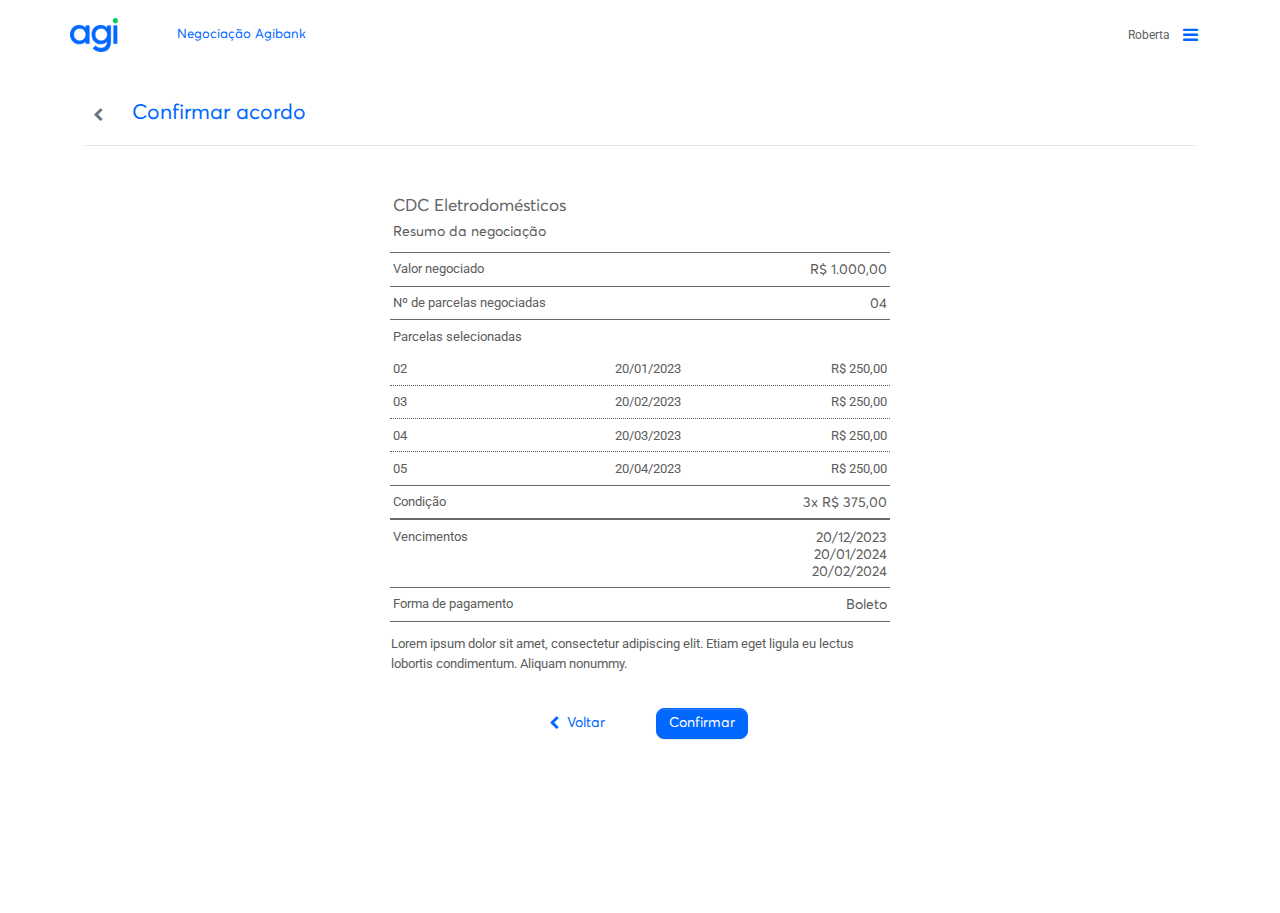
==== commit e663352e: "add resumo e boletos" ====
--- a/acordo-cdc.html
+++ b/acordo-cdc.html
@@ -28,9 +28,9 @@
           </a>
           <!-- Dropdown - User Information -->
           <div class="dropdown-menu dropdown-menu-right shadow animated--grow-in" aria-labelledby="userDropdown">
+             <a class="dropdown-item" href="home.html">
+              <i class="fa fa-home fa-sm fa-fw mr-2"></i> Início </a>
             <a class="dropdown-item" href="cadastro.html">
-              <i class="fa fa-home fa-sm fa-fw mr-2"></i> Início </a>
-            <a class="dropdown-item" href="home.html">
               <i class="fa fa-user-o fa-sm fa-fw mr-2"></i> Meu cadastro </a>
             <a class="dropdown-item" href="codigo.html">
               <i class="fa fa-key fa-sm fa-fw mr-2"></i> Alterar código </a>
@@ -48,7 +48,7 @@
       <div class="row mt-3">
         <div class="col-12 col-lg-12">
           <button class="btn justify-content-left text-decoration-none btn-link flex-row d-flex align-items-center mr-3 float-left pl-1 pr-2 pt-2 pb-2" onclick="history.back()"><i class="fa fa-chevron-left fa-fw pull-left text-muted"></i></button>
-          <h4 class="mb-2 text-primary">Confirmar negociação</h4>
+          <h4 class="mb-2 text-primary">Confirmar acordo</h4>
           <hr class="mt-4">
         </div>
       </div>
@@ -56,7 +56,7 @@
     <div class="container">
       <div class="row d-flex justify-content-center">
         <div class="flex-wrap col-acao pt-0 mt-0 col-lg-6">
-          <div class="card">
+          <div class="card no-border">
             <div class="card-header px-3">
               <div class="row">
                 <div class="col-lg-12 col-12">
@@ -67,20 +67,20 @@
             </div>
             <div class="card-body mb-2 pb-2 pt-0">
               <div class="row border-top border-info mx-0 py-2 px-1">
-                <hr class="my-2 border-info"  >
-                <div class="col-6 px-0"  >
+                <hr class="my-2 border-info">
+                <div class="col-6 px-0">
                   <p class="mb-0">Valor negociado</p>
                 </div>
-                <div class="col-6 px-0 text-right"  >
+                <div class="col-6 px-0 text-right">
                   <h6 class="text-body mb-0 mt-1">R$ 1.000,00</h6>
                 </div>
               </div>
               <div class="row border-top border-info mx-0 py-2 px-1">
-                <hr class="my-2 border-info"  >
-                <div class="px-0 col-8"  >
+                <hr class="my-2 border-info">
+                <div class="px-0 col-8">
                   <p class="mb-0">Nº de parcelas negociadas</p>
                 </div>
-                <div class="px-0 text-right col-4"  >
+                <div class="px-0 text-right col-4">
                   <h6 class="text-body mb-0 mt-1">04</h6>
                 </div>
               </div>
@@ -141,10 +141,19 @@
               <div class="row py-2 border-info mx-0 border-top border-bottom px-1">
                 <hr class="my-2 border-info">
                 <div class="col-6 px-0">
-                  <p class="mb-0">Vencimento</p>
-                </div>
-                <div class="col-6 px-0 text-right">
-                  <h6 class="text-body mb-0 mt-1">20/12/2023</h6>
+                  <p class="mb-0">Condição</p>
+                </div>
+                <div class="col-6 px-0 text-right">
+                  <h6 class="text-body mb-0 mt-1">3x R$ 375,00</h6>
+                </div>
+              </div>
+              <div class="row py-2 border-info mx-0 border-top border-bottom px-1">
+                <hr class="my-2 border-info">
+                <div class="col-6 px-0">
+                  <p class="mb-0">Vencimentos</p>
+                </div>
+                <div class="col-6 px-0 text-right">
+                  <h6 class="text-body mb-0 mt-1"> 20/12/2023<br> 20/01/2024<br> 20/02/2024<br></h6>
                 </div>
               </div>
               <div class="row py-2 border-info mx-0 px-1 border-bottom">
@@ -162,7 +171,7 @@
                 </div>
               </div>
               <div class="row d-flex justify-content-center mt-3">
-                <div class="text-center col-md-12"><a class="btn btn-link float- mr-5 mb-4" href="home-cdc.html"><i class="fa fa-chevron-left fa-fw pull-left mt-1"></i> Voltar</a><a class="btn mb-4 btn-primary" href="home-cdc.html">Confirmar</a></div>
+                <div class="text-center col-md-12"><a class="btn btn-link float- mr-5 mb-4" href="negociar-cdc.html"><i class="fa fa-chevron-left fa-fw pull-left mt-1"></i> Voltar</a><a class="btn mb-4 btn-primary" href="boletos.html">Confirmar</a></div>
               </div>
             </div>
           </div>
@@ -186,7 +195,7 @@
   <script src="https://code.jquery.com/jquery-3.3.1.slim.min.js" integrity="sha384-q8i/X+965DzO0rT7abK41JStQIAqVgRVzpbzo5smXKp4YfRvH+8abtTE1Pi6jizo" crossorigin="anonymous"></script>
   <script src="https://cdnjs.cloudflare.com/ajax/libs/popper.js/1.14.3/umd/popper.min.js" integrity="sha384-ZMP7rVo3mIykV+2+9J3UJ46jBk0WLaUAdn689aCwoqbBJiSnjAK/l8WvCWPIPm49" crossorigin="anonymous"></script>
   <script src="https://stackpath.bootstrapcdn.com/bootstrap/4.3.1/js/bootstrap.min.js" integrity="sha384-JjSmVgyd0p3pXB1rRibZUAYoIIy6OrQ6VrjIEaFf/nJGzIxFDsf4x0xIM+B07jRM" crossorigin="anonymous"></script>
-  
+   
 </body>
 
 </html>--- a/theme.css
+++ b/theme.css
@@ -7403,6 +7403,12 @@
   padding: 10px;
   border-radius: 16px !important; }
 
+.no-border {
+  background-color: #fff;
+  border: 0px solid #fff; }
+  .no-border .card {
+    background-color: #fff; }
+
 .card-body {
   padding-left: 10px;
   padding-right: 10px;
@@ -7569,7 +7575,7 @@
 
 .codebar {
   padding: 8px;
-  background-color: #f2f2f2;
+  background-color: #F9FCFF;
   text-align: center;
   border-radius: 12px;
   font-size: 13px;
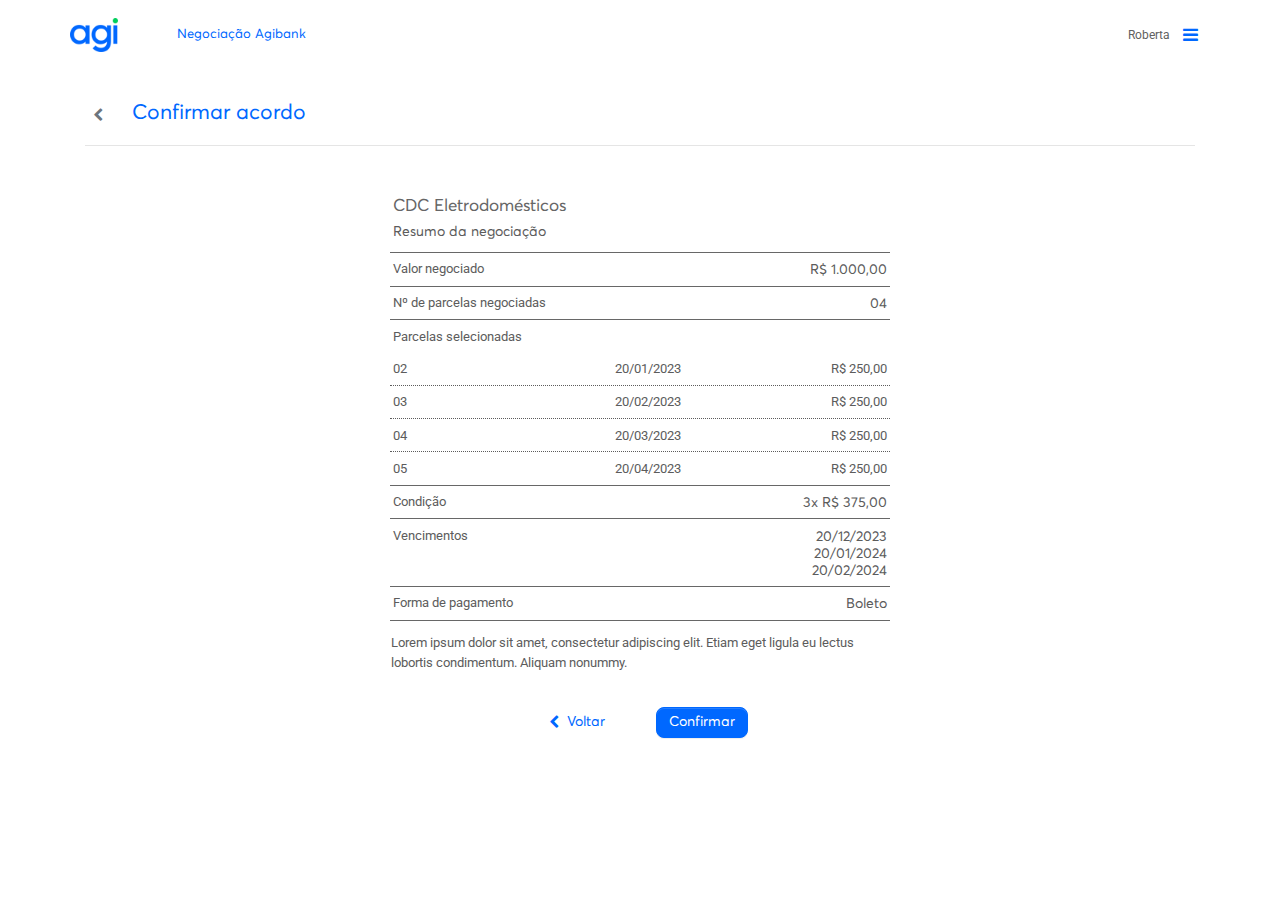
==== commit 7d430f4e: "cdc line" ====
--- a/acordo-cdc.html
+++ b/acordo-cdc.html
@@ -147,7 +147,7 @@
                   <h6 class="text-body mb-0 mt-1">3x R$ 375,00</h6>
                 </div>
               </div>
-              <div class="row py-2 border-info mx-0 border-top border-bottom px-1">
+              <div class="row py-2 border-info mx-0 border-bottom px-1">
                 <hr class="my-2 border-info">
                 <div class="col-6 px-0">
                   <p class="mb-0">Vencimentos</p>
